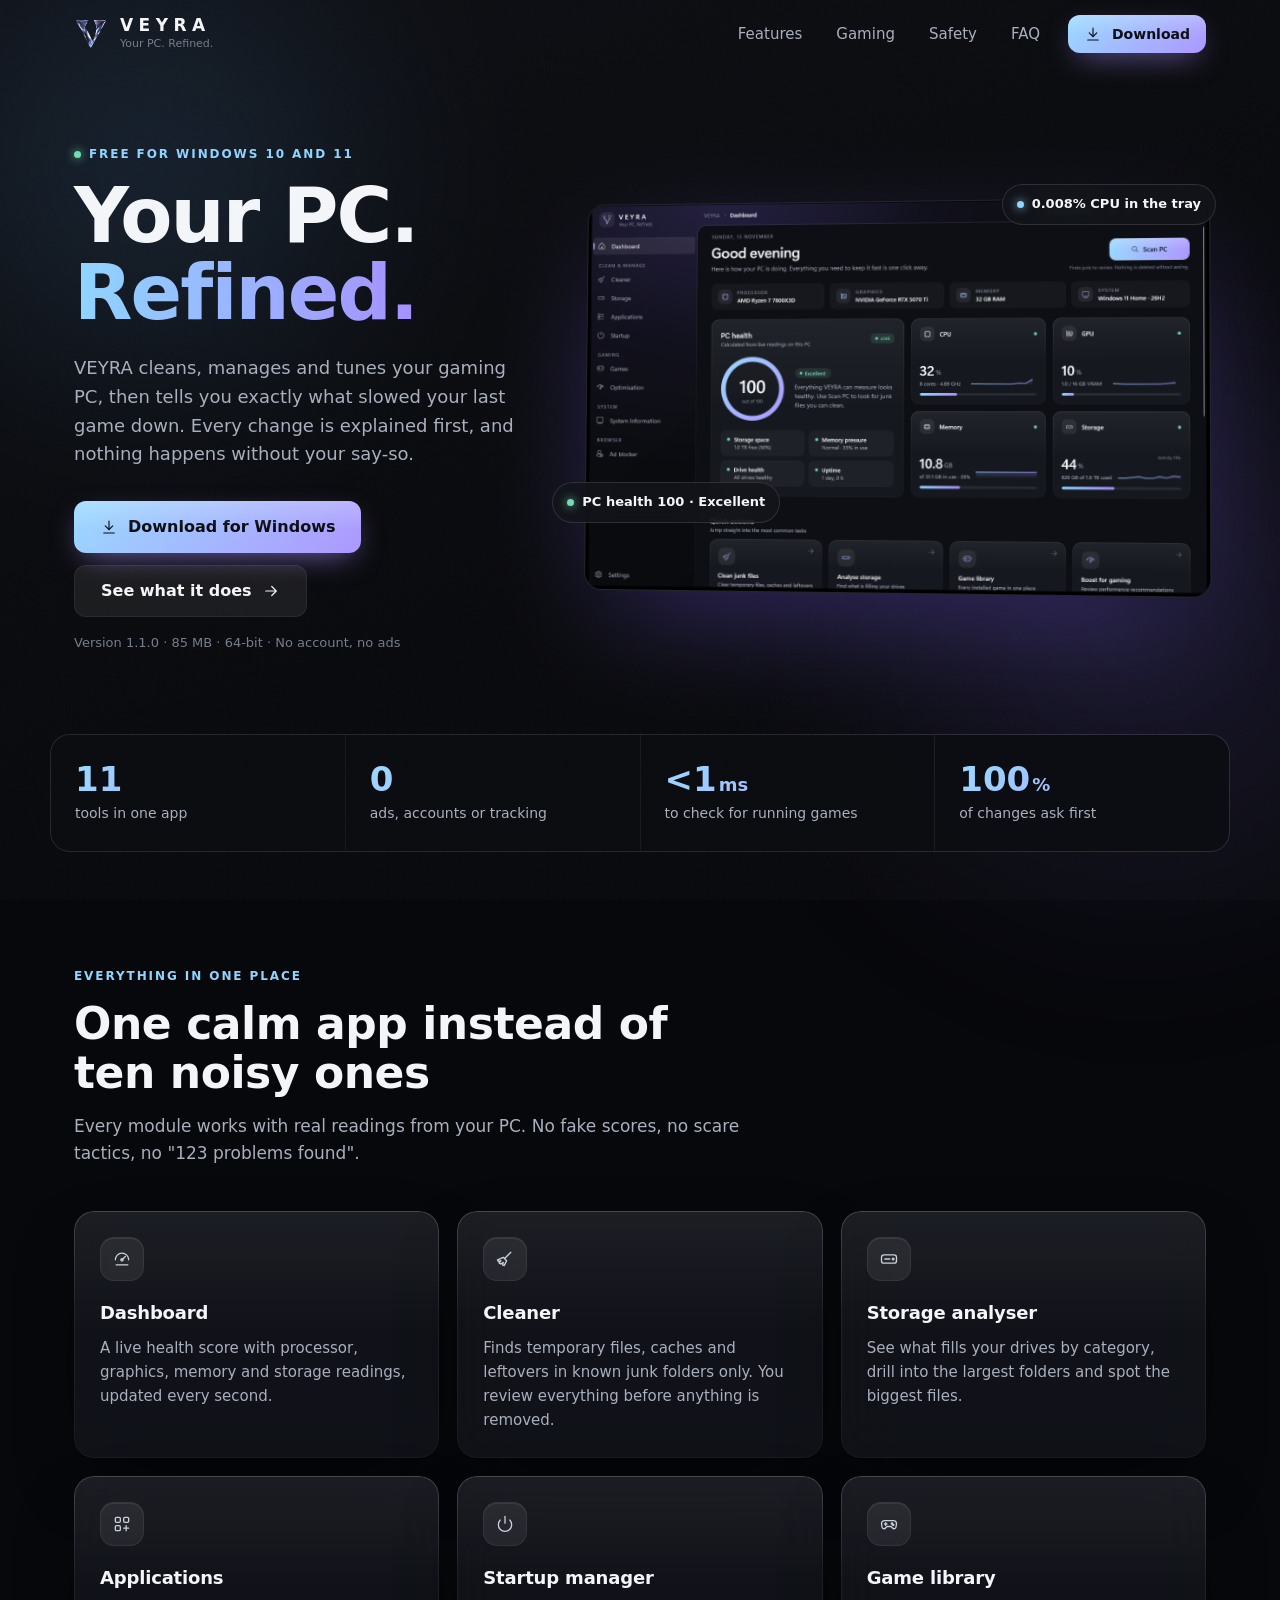
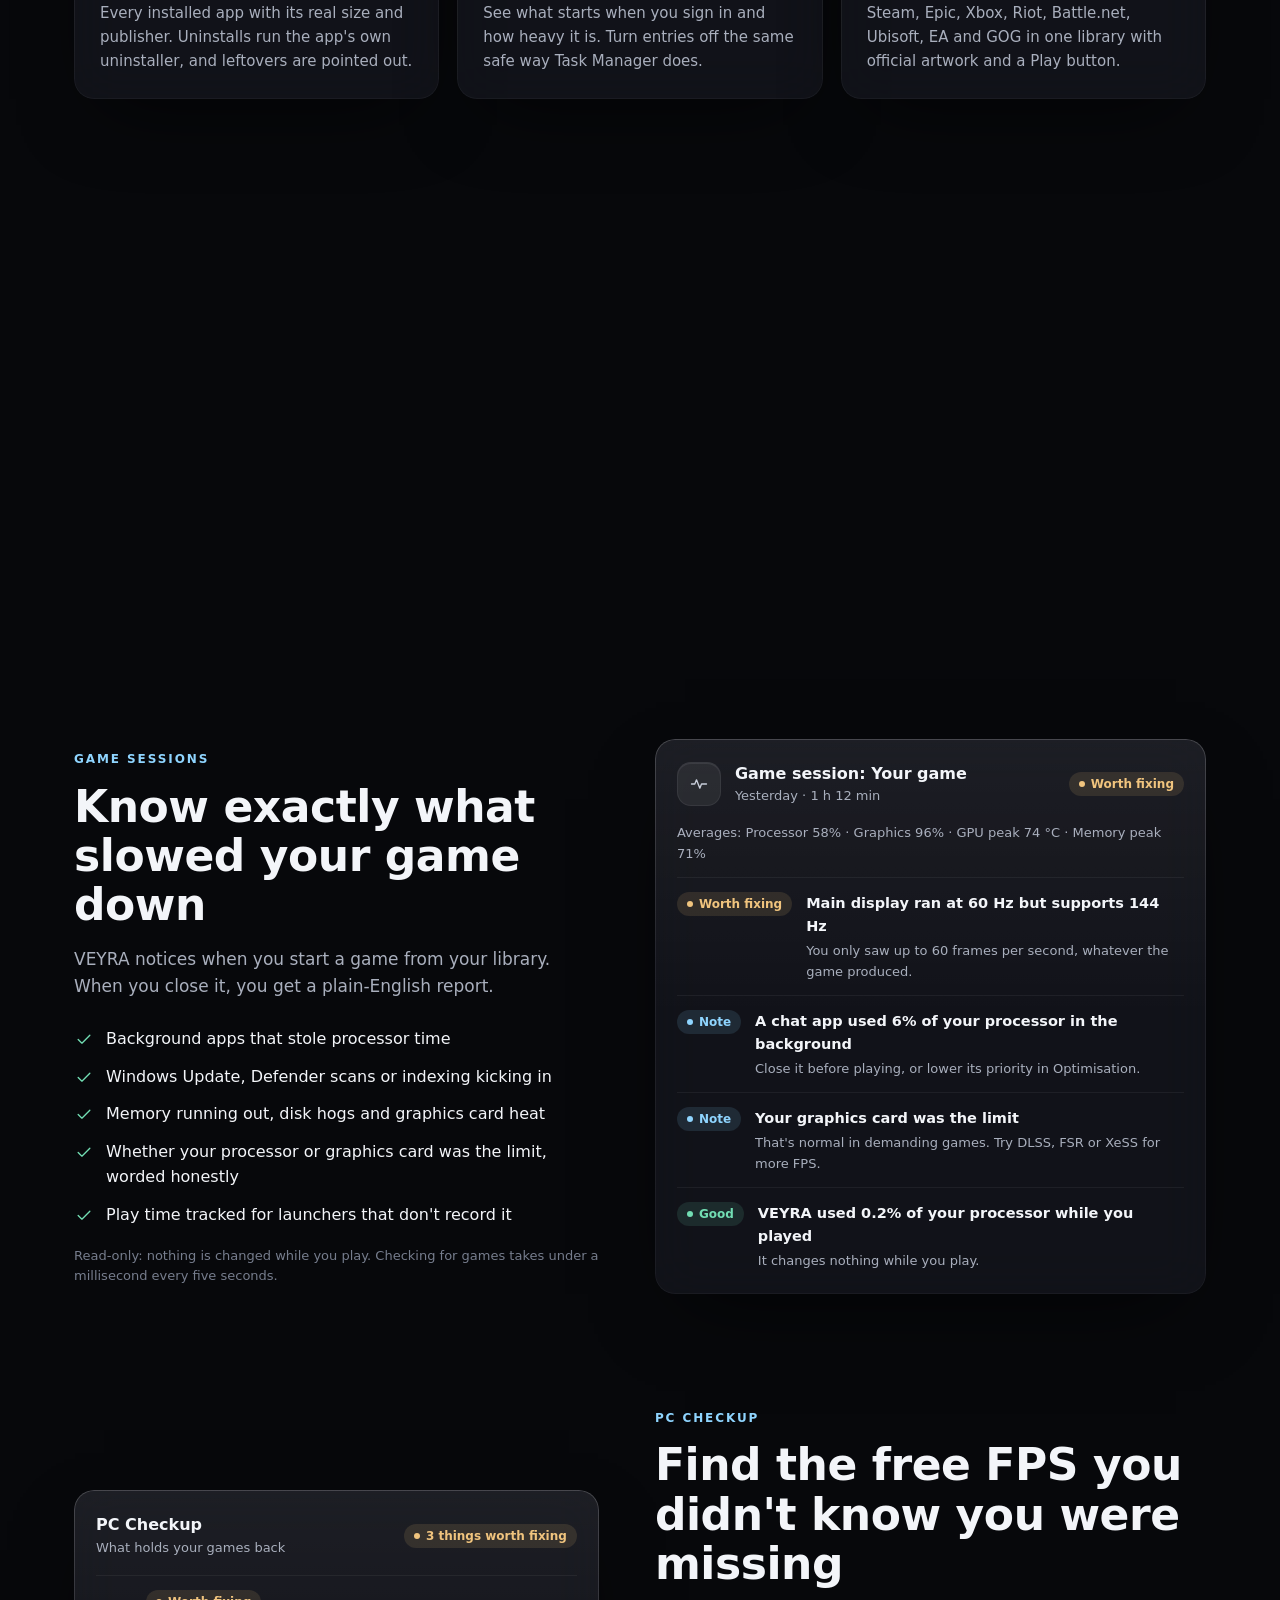
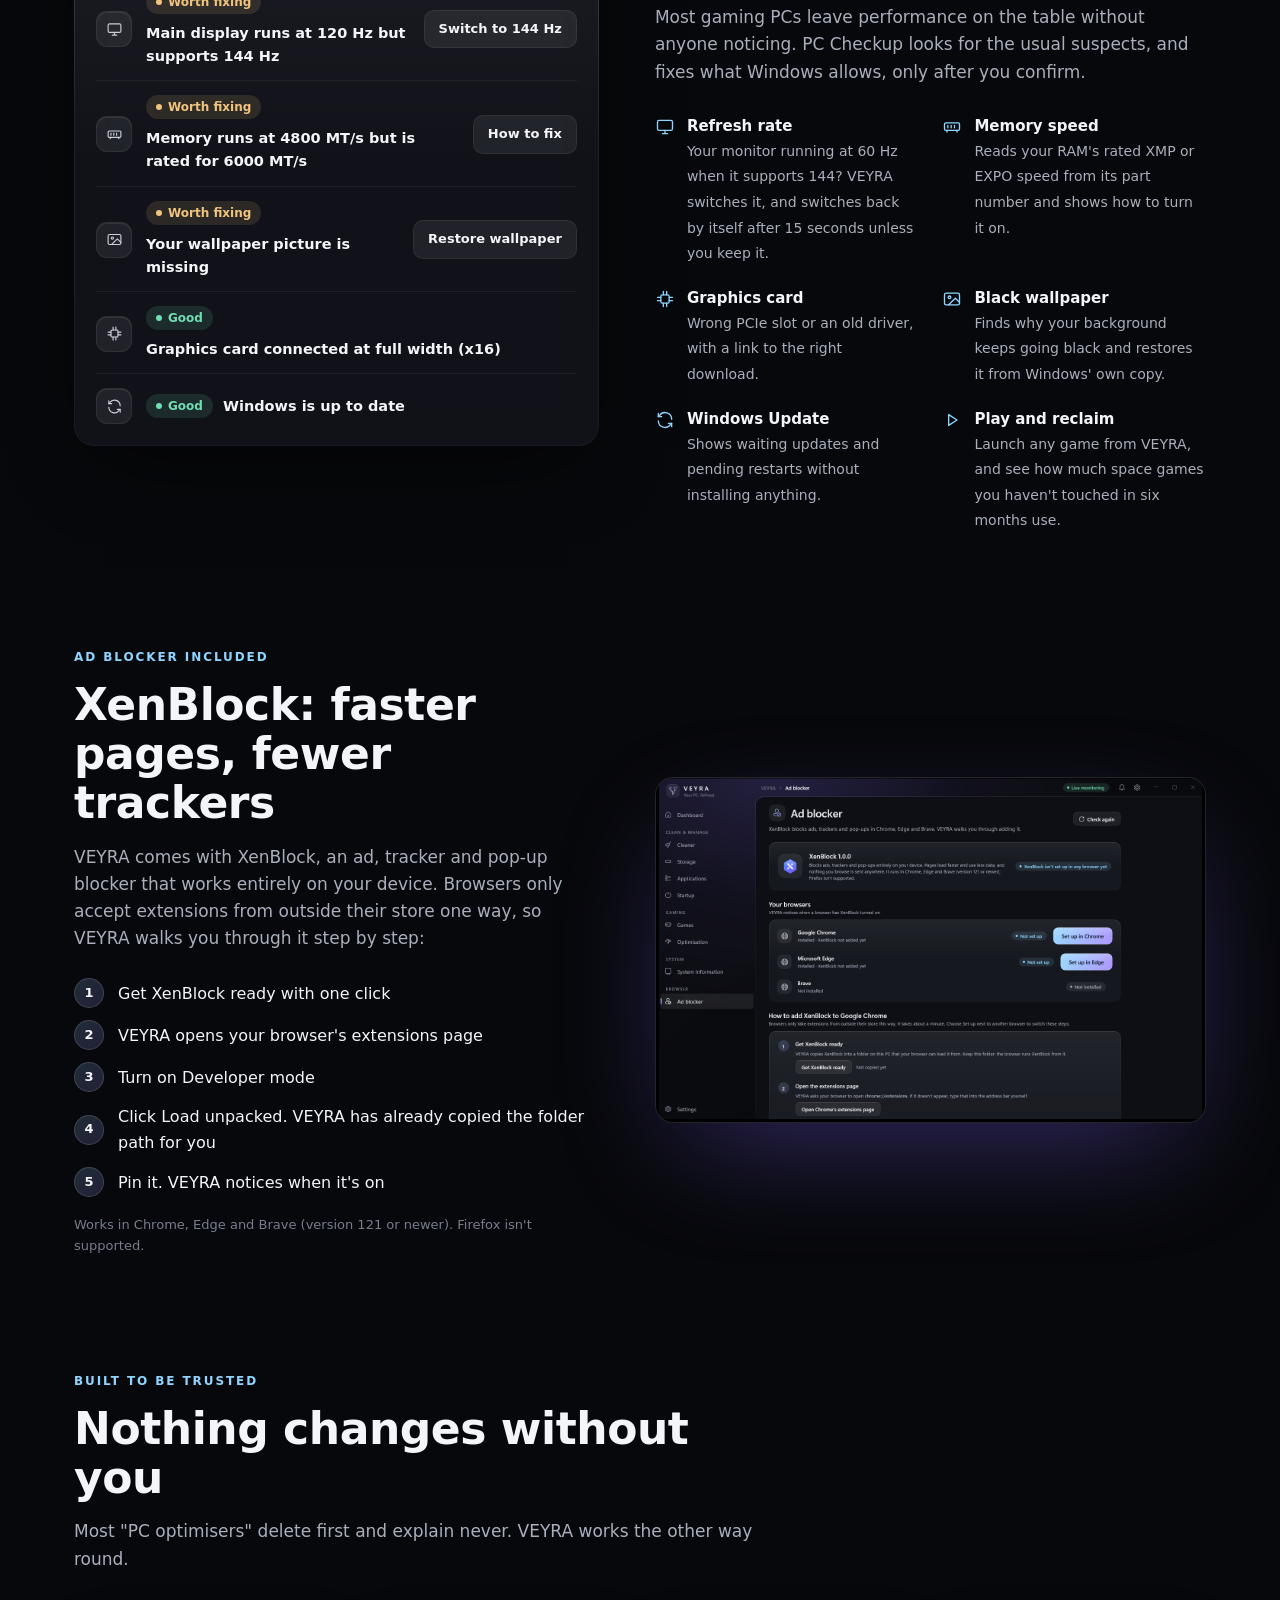
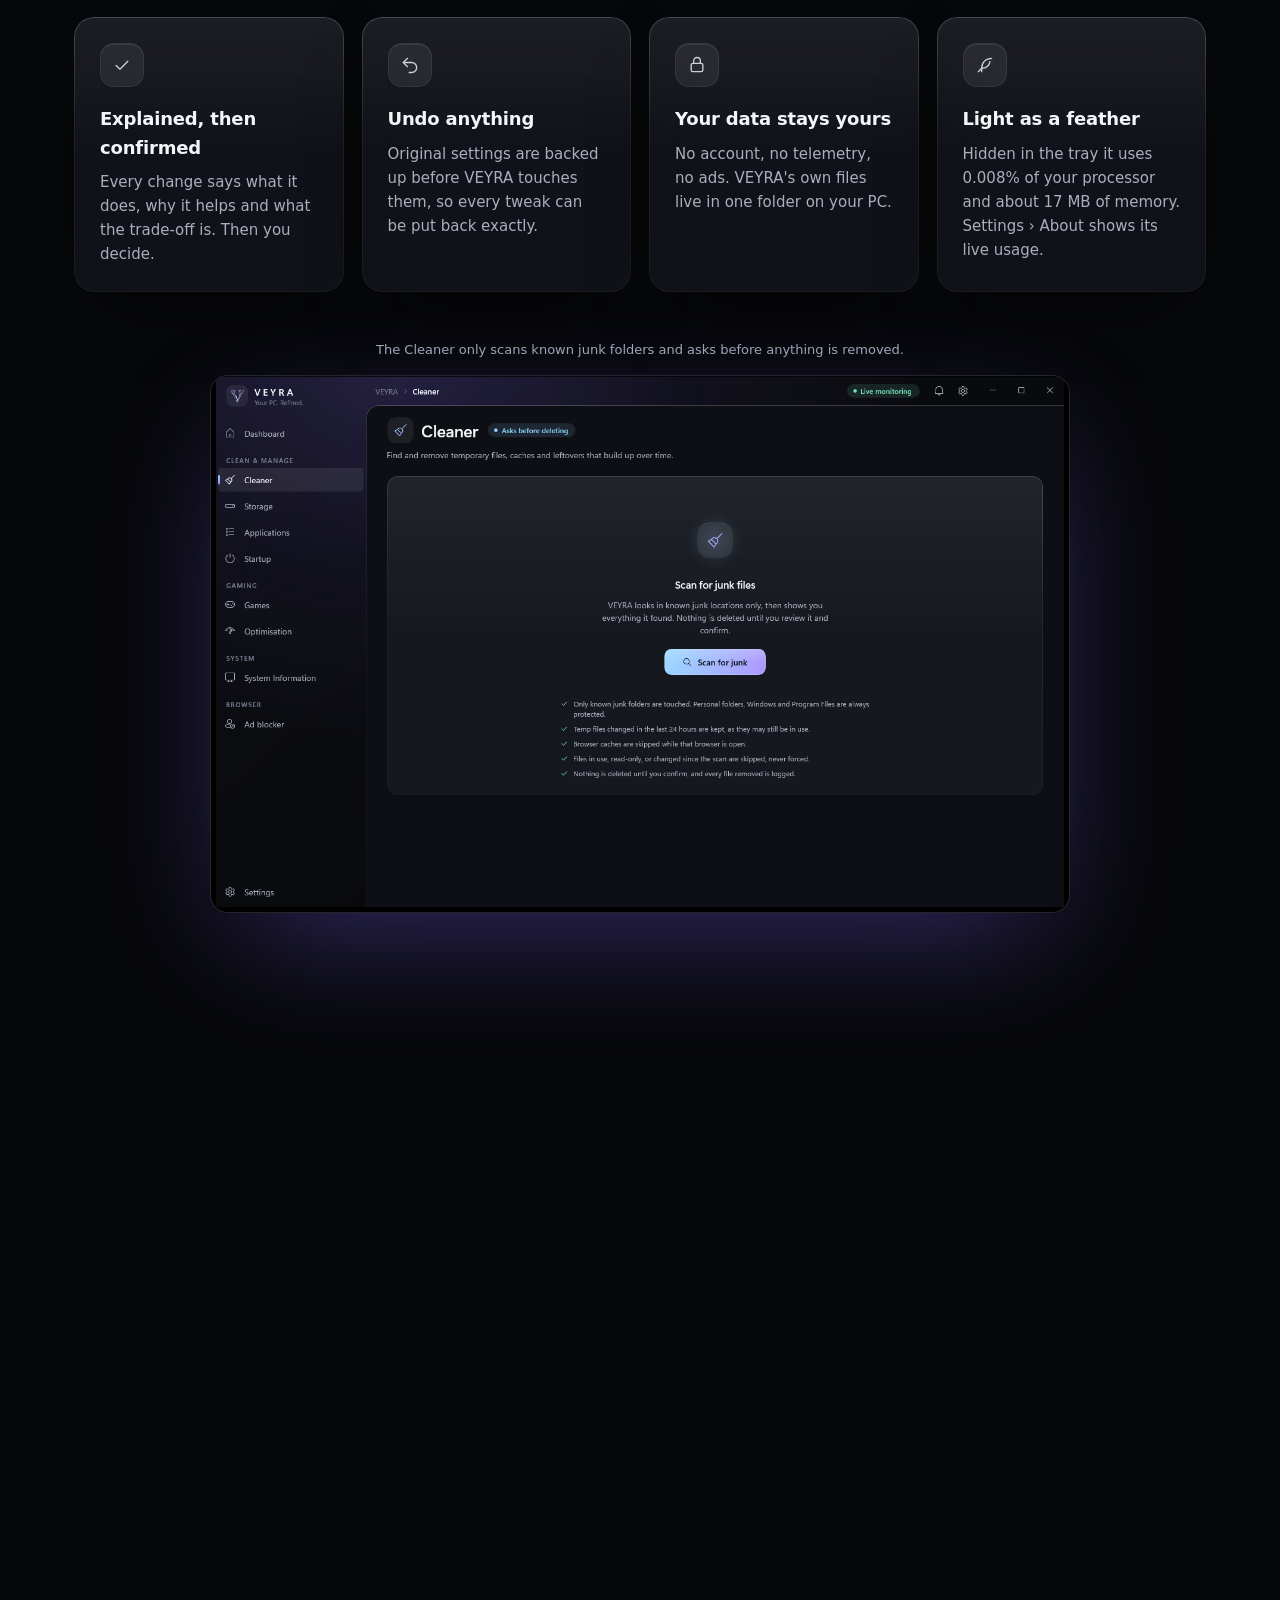
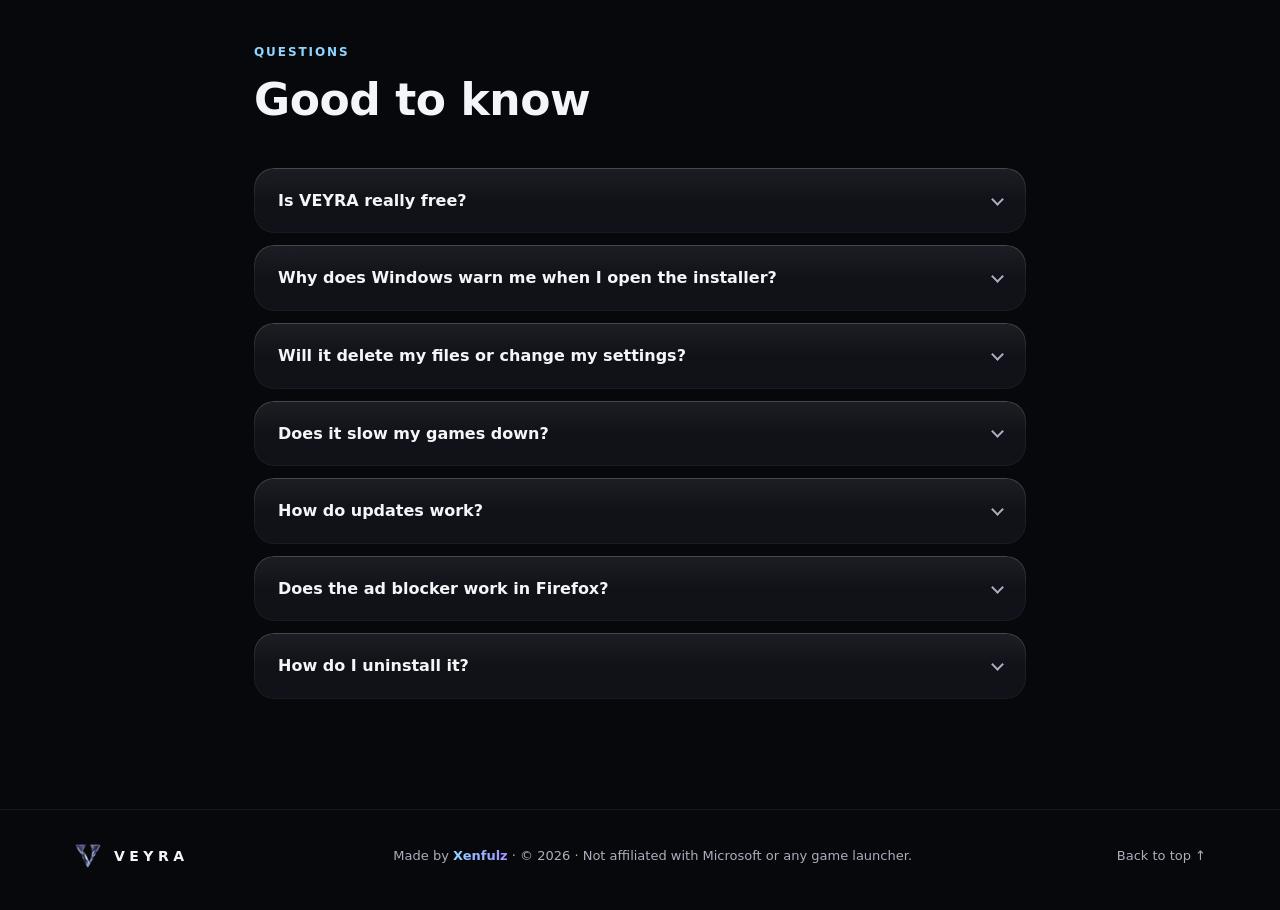
==== index.html @ 269f583a "Add files via upload" ====
<!doctype html>
<html lang="en" class="no-js">
<head>
  <meta charset="utf-8">
  <meta name="viewport" content="width=device-width, initial-scale=1">
  <title>VEYRA · Your PC. Refined.</title>
  <meta name="description" content="VEYRA is a free Windows app that cleans, manages and optimises gaming PCs. It finds what slows your games down and explains every change before it happens.">
  <meta name="theme-color" content="#07080B">
  <meta property="og:title" content="VEYRA · Your PC. Refined.">
  <meta property="og:description" content="A free Windows app that cleans, manages and optimises gaming PCs, and finds what slows your games down.">
  <meta property="og:image" content="assets/screen-dashboard.png">
  <meta property="og:type" content="website">
  <link rel="icon" href="favicon.ico">
  <link rel="stylesheet" href="style.css">
</head>
<body>
  <!-- Inline icon set (line icons, drawn to match the app's Segoe Fluent style) -->
  <svg width="0" height="0" class="sr-only" aria-hidden="true">
    <defs>
      <symbol id="i-dashboard" viewBox="0 0 24 24"><path d="M4 13a8 8 0 1 1 16 0"/><path d="M12 13l4-4"/><circle cx="12" cy="13" r="1.4"/><path d="M5 19h14"/></symbol>
      <symbol id="i-broom" viewBox="0 0 24 24"><path d="M19 4l-7.5 7.5"/><path d="M10 10l4 4-3 6-2-1 1-3-3 2-2-1 2-3-3 1-1-2z"/></symbol>
      <symbol id="i-storage" viewBox="0 0 24 24"><rect x="3" y="7" width="18" height="10" rx="3"/><path d="M7 12h6"/><circle cx="17" cy="12" r="1"/></symbol>
      <symbol id="i-apps" viewBox="0 0 24 24"><rect x="4" y="4" width="6" height="6" rx="1.5"/><rect x="14" y="4" width="6" height="6" rx="1.5"/><rect x="4" y="14" width="6" height="6" rx="1.5"/><path d="M14 17h6M17 14v6"/></symbol>
      <symbol id="i-power" viewBox="0 0 24 24"><path d="M12 3v8"/><path d="M6.3 7.3a8 8 0 1 0 11.4 0"/></symbol>
      <symbol id="i-games" viewBox="0 0 24 24"><path d="M7 8h10a4 4 0 0 1 4 4l-.6 3.6a2.4 2.4 0 0 1-4.2 1.2L14.5 15h-5l-1.7 1.8a2.4 2.4 0 0 1-4.2-1.2L3 12a4 4 0 0 1 4-4z"/><path d="M8 10.5v3M6.5 12h3"/><circle cx="15.5" cy="11.5" r=".8"/><circle cx="17" cy="13" r=".8"/></symbol>
      <symbol id="i-gauge" viewBox="0 0 24 24"><path d="M4 17a8 8 0 1 1 16 0"/><path d="M12 17l5-6"/><path d="M4 17h2M18 17h2M12 9V7"/></symbol>
      <symbol id="i-check" viewBox="0 0 24 24"><path d="M5 12.5l4.5 4.5L19 7.5"/></symbol>
      <symbol id="i-pulse" viewBox="0 0 24 24"><path d="M3 12h4l2-5 4 10 2-5h6"/></symbol>
      <symbol id="i-shield" viewBox="0 0 24 24"><path d="M12 3l7 3v5c0 4.5-3 8.3-7 10-4-1.7-7-5.5-7-10V6z"/><path d="M9 12l2 2 4-4"/></symbol>
      <symbol id="i-chip" viewBox="0 0 24 24"><rect x="7" y="7" width="10" height="10" rx="2"/><path d="M10 3v4M14 3v4M10 17v4M14 17v4M3 10h4M3 14h4M17 10h4M17 14h4"/></symbol>
      <symbol id="i-display" viewBox="0 0 24 24"><rect x="3" y="4" width="18" height="12" rx="2"/><path d="M9 20h6M12 16v4"/></symbol>
      <symbol id="i-play" viewBox="0 0 24 24"><path d="M8 5.5v13l10-6.5z"/></symbol>
      <symbol id="i-tray" viewBox="0 0 24 24"><path d="M4 14l2.5-8h11L20 14v4a2 2 0 0 1-2 2H6a2 2 0 0 1-2-2z"/><path d="M4 14h4l1.5 2.5h5L16 14h4"/></symbol>
      <symbol id="i-image" viewBox="0 0 24 24"><rect x="3" y="5" width="18" height="14" rx="2"/><circle cx="9" cy="10" r="1.6"/><path d="M21 16l-5-5-8 8"/></symbol>
      <symbol id="i-update" viewBox="0 0 24 24"><path d="M20 11a8 8 0 0 0-14.7-4.3L4 8"/><path d="M4 4v4h4"/><path d="M4 13a8 8 0 0 0 14.7 4.3L20 16"/><path d="M20 20v-4h-4"/></symbol>
      <symbol id="i-memory" viewBox="0 0 24 24"><rect x="3" y="7" width="18" height="9" rx="1.5"/><path d="M7 10v3M11 10v3M15 10v3M6 16v2M18 16v2"/></symbol>
      <symbol id="i-download" viewBox="0 0 24 24"><path d="M12 4v11"/><path d="M7 10.5l5 5 5-5"/><path d="M5 20h14"/></symbol>
      <symbol id="i-arrow" viewBox="0 0 24 24"><path d="M5 12h14M13 6l6 6-6 6"/></symbol>
      <symbol id="i-copy" viewBox="0 0 24 24"><rect x="8" y="8" width="12" height="12" rx="2"/><path d="M16 8V6a2 2 0 0 0-2-2H6a2 2 0 0 0-2 2v8a2 2 0 0 0 2 2h2"/></symbol>
      <symbol id="i-feather" viewBox="0 0 24 24"><path d="M20 4c-7 0-12 5-12 12v4"/><path d="M8 16c5 0 9-3 10-8"/><path d="M4 20l4-4"/></symbol>
      <symbol id="i-undo" viewBox="0 0 24 24"><path d="M9 14L4 9l5-5"/><path d="M4 9h10a6 6 0 0 1 0 12h-3"/></symbol>
      <symbol id="i-lock" viewBox="0 0 24 24"><rect x="5" y="10" width="14" height="10" rx="2"/><path d="M8 10V7a4 4 0 0 1 8 0v3"/></symbol>
      <symbol id="i-menu" viewBox="0 0 24 24"><path d="M4 7h16M4 12h16M4 17h16"/></symbol>
    </defs>
  </svg>

  <div class="backdrop" aria-hidden="true"><div class="glow glow-ice"></div><div class="glow glow-violet"></div><div class="grain"></div></div>

  <a class="skip-link" href="#main">Skip to content</a>

  <header class="nav" id="top">
    <div class="nav-inner">
      <a class="brand" href="#top" aria-label="VEYRA home">
        <img src="assets/logo.png" alt="" width="34" height="34">
        <span class="brand-text"><span class="wordmark">VEYRA</span><span class="tagline">Your PC. Refined.</span></span>
      </a>
      <button class="nav-toggle" type="button" aria-expanded="false" aria-controls="nav-links" aria-label="Open menu">
        <svg class="icon"><use href="#i-menu"/></svg>
      </button>
      <nav class="nav-links" id="nav-links" aria-label="Main">
        <a href="#features">Features</a>
        <a href="#gaming">Gaming</a>
        <a href="#safety">Safety</a>
        <a href="#faq">FAQ</a>
        <a class="btn btn-primary btn-small" href="#download"><svg class="icon"><use href="#i-download"/></svg>Download</a>
      </nav>
    </div>
  </header>

  <main id="main">
    <!-- Hero -->
    <section class="hero">
      <div class="container hero-inner">
        <div class="hero-copy reveal">
          <p class="overline"><span class="dot dot-good"></span>Free for Windows 10 and 11</p>
          <h1>Your PC.<br><span class="gradient-text">Refined.</span></h1>
          <p class="lead">VEYRA cleans, manages and tunes your gaming PC, then tells you exactly what slowed your last game down. Every change is explained first, and nothing happens without your say-so.</p>
          <div class="hero-actions">
            <a class="btn btn-primary btn-large" href="downloads/VEYRA-1.1.0-x64.msi" download data-download>
              <svg class="icon"><use href="#i-download"/></svg>Download for Windows
            </a>
            <a class="btn btn-glass btn-large" href="#features">See what it does<svg class="icon"><use href="#i-arrow"/></svg></a>
          </div>
          <p class="hero-meta"><span data-version>Version 1.1.0</span> · <span data-size>85 MB</span> · 64-bit · No account, no ads</p>
        </div>
        <div class="hero-shot reveal">
          <div class="shot-frame">
            <img src="assets/screen-dashboard.png" alt="The VEYRA dashboard, showing a PC health score of 100 with live processor, graphics, memory and storage readings." width="1440" height="900">
          </div>
          <div class="float-pill pill-a"><span class="dot dot-good"></span>PC health 100 · Excellent</div>
          <div class="float-pill pill-b"><span class="dot dot-ice"></span>0.008% CPU in the tray</div>
        </div>
      </div>
    </section>

    <!-- Stats -->
    <section class="stats container reveal" aria-label="VEYRA at a glance">
      <div class="stat"><span class="stat-value" data-count="11">11</span><span class="stat-label">tools in one app</span></div>
      <div class="stat"><span class="stat-value">0</span><span class="stat-label">ads, accounts or tracking</span></div>
      <div class="stat"><span class="stat-value">&lt;1<small>ms</small></span><span class="stat-label">to check for running games</span></div>
      <div class="stat"><span class="stat-value">100<small>%</small></span><span class="stat-label">of changes ask first</span></div>
    </section>

    <!-- Features -->
    <section class="section" id="features">
      <div class="container">
        <div class="section-head reveal">
          <p class="overline">Everything in one place</p>
          <h2>One calm app instead of ten noisy ones</h2>
          <p class="section-lead">Every module works with real readings from your PC. No fake scores, no scare tactics, no "123 problems found".</p>
        </div>
        <div class="feature-grid">
          <article class="card feature reveal"><span class="icon-tile"><svg class="icon"><use href="#i-dashboard"/></svg></span><h3>Dashboard</h3><p>A live health score with processor, graphics, memory and storage readings, updated every second.</p></article>
          <article class="card feature reveal"><span class="icon-tile"><svg class="icon"><use href="#i-broom"/></svg></span><h3>Cleaner</h3><p>Finds temporary files, caches and leftovers in known junk folders only. You review everything before anything is removed.</p></article>
          <article class="card feature reveal"><span class="icon-tile"><svg class="icon"><use href="#i-storage"/></svg></span><h3>Storage analyser</h3><p>See what fills your drives by category, drill into the largest folders and spot the biggest files.</p></article>
          <article class="card feature reveal"><span class="icon-tile"><svg class="icon"><use href="#i-apps"/></svg></span><h3>Applications</h3><p>Every installed app with its real size and publisher. Uninstalls run the app's own uninstaller, and leftovers are pointed out.</p></article>
          <article class="card feature reveal"><span class="icon-tile"><svg class="icon"><use href="#i-power"/></svg></span><h3>Startup manager</h3><p>See what starts when you sign in and how heavy it is. Turn entries off the same safe way Task Manager does.</p></article>
          <article class="card feature reveal"><span class="icon-tile"><svg class="icon"><use href="#i-games"/></svg></span><h3>Game library</h3><p>Steam, Epic, Xbox, Riot, Battle.net, Ubisoft, EA and GOG in one library with official artwork and a Play button.</p></article>
          <article class="card feature reveal"><span class="icon-tile"><svg class="icon"><use href="#i-gauge"/></svg></span><h3>Gaming optimiser</h3><p>Seven clearly explained, reversible Windows tweaks, plus profiles and background-app controls. Undo any of them in one click.</p></article>
          <article class="card feature reveal"><span class="icon-tile"><svg class="icon"><use href="#i-check"/></svg></span><h3>PC Checkup</h3><p>Catches the things that quietly cost you frames: a slow refresh rate, memory below its rated speed, a graphics card in the wrong slot.</p></article>
          <article class="card feature reveal"><span class="icon-tile"><svg class="icon"><use href="#i-pulse"/></svg></span><h3>Game sessions</h3><p>Runs quietly in the background while you play, then shows what slowed your game down.</p></article>
          <article class="card feature reveal"><span class="icon-tile"><svg class="icon"><use href="#i-shield"/></svg></span><h3>Ad blocker</h3><p>XenBlock blocks ads, trackers and pop-ups in Chrome, Edge and Brave. VEYRA walks you through adding it.</p></article>
          <article class="card feature reveal"><span class="icon-tile"><svg class="icon"><use href="#i-chip"/></svg></span><h3>System information</h3><p>Processor, graphics, memory modules, motherboard, BIOS and drives, all in one tidy page.</p></article>
          <article class="card feature reveal"><span class="icon-tile"><svg class="icon"><use href="#i-tray"/></svg></span><h3>Quiet in the tray</h3><p>Starts with Windows if you want it to and waits in the system tray. Close the window and it keeps watching your game sessions.</p></article>
        </div>
      </div>
    </section>

    <!-- Gaming: sessions -->
    <section class="section" id="gaming">
      <div class="container split">
        <div class="split-copy reveal">
          <p class="overline">Game sessions</p>
          <h2>Know exactly what slowed your game down</h2>
          <p class="section-lead">VEYRA notices when you start a game from your library. When you close it, you get a plain-English report.</p>
          <ul class="ticks">
            <li><svg class="icon"><use href="#i-check"/></svg>Background apps that stole processor time</li>
            <li><svg class="icon"><use href="#i-check"/></svg>Windows Update, Defender scans or indexing kicking in</li>
            <li><svg class="icon"><use href="#i-check"/></svg>Memory running out, disk hogs and graphics card heat</li>
            <li><svg class="icon"><use href="#i-check"/></svg>Whether your processor or graphics card was the limit, worded honestly</li>
            <li><svg class="icon"><use href="#i-check"/></svg>Play time tracked for launchers that don't record it</li>
          </ul>
          <p class="fine">Read-only: nothing is changed while you play. Checking for games takes under a millisecond every five seconds.</p>
        </div>
        <div class="mock card reveal" aria-label="Example game session report">
          <div class="mock-head">
            <span class="icon-tile"><svg class="icon"><use href="#i-pulse"/></svg></span>
            <div><strong>Game session: Your game</strong><span class="muted">Yesterday · 1 h 12 min</span></div>
            <span class="pill pill-warning">Worth fixing</span>
          </div>
          <p class="muted small">Averages: Processor 58% · Graphics 96% · GPU peak 74 °C · Memory peak 71%</p>
          <div class="finding"><span class="pill pill-warning">Worth fixing</span><div><strong>Main display ran at 60 Hz but supports 144 Hz</strong><span class="muted">You only saw up to 60 frames per second, whatever the game produced.</span></div></div>
          <div class="finding"><span class="pill pill-info">Note</span><div><strong>A chat app used 6% of your processor in the background</strong><span class="muted">Close it before playing, or lower its priority in Optimisation.</span></div></div>
          <div class="finding"><span class="pill pill-info">Note</span><div><strong>Your graphics card was the limit</strong><span class="muted">That's normal in demanding games. Try DLSS, FSR or XeSS for more FPS.</span></div></div>
          <div class="finding"><span class="pill pill-good">Good</span><div><strong>VEYRA used 0.2% of your processor while you played</strong><span class="muted">It changes nothing while you play.</span></div></div>
        </div>
      </div>
    </section>

    <!-- Gaming: checkup -->
    <section class="section">
      <div class="container split split-reverse">
        <div class="split-copy reveal">
          <p class="overline">PC Checkup</p>
          <h2>Find the free FPS you didn't know you were missing</h2>
          <p class="section-lead">Most gaming PCs leave performance on the table without anyone noticing. PC Checkup looks for the usual suspects, and fixes what Windows allows, only after you confirm.</p>
          <div class="mini-grid">
            <div class="mini"><svg class="icon"><use href="#i-display"/></svg><div><strong>Refresh rate</strong><span>Your monitor running at 60 Hz when it supports 144? VEYRA switches it, and switches back by itself after 15 seconds unless you keep it.</span></div></div>
            <div class="mini"><svg class="icon"><use href="#i-memory"/></svg><div><strong>Memory speed</strong><span>Reads your RAM's rated XMP or EXPO speed from its part number and shows how to turn it on.</span></div></div>
            <div class="mini"><svg class="icon"><use href="#i-chip"/></svg><div><strong>Graphics card</strong><span>Wrong PCIe slot or an old driver, with a link to the right download.</span></div></div>
            <div class="mini"><svg class="icon"><use href="#i-image"/></svg><div><strong>Black wallpaper</strong><span>Finds why your background keeps going black and restores it from Windows' own copy.</span></div></div>
            <div class="mini"><svg class="icon"><use href="#i-update"/></svg><div><strong>Windows Update</strong><span>Shows waiting updates and pending restarts without installing anything.</span></div></div>
            <div class="mini"><svg class="icon"><use href="#i-play"/></svg><div><strong>Play and reclaim</strong><span>Launch any game from VEYRA, and see how much space games you haven't touched in six months use.</span></div></div>
          </div>
        </div>
        <div class="mock card reveal" aria-label="Example PC Checkup results">
          <div class="mock-head">
            <div><strong>PC Checkup</strong><span class="muted">What holds your games back</span></div>
            <span class="pill pill-warning">3 things worth fixing</span>
          </div>
          <div class="check"><span class="icon-tile small"><svg class="icon"><use href="#i-display"/></svg></span><div><span class="pill pill-warning">Worth fixing</span><strong>Main display runs at 120 Hz but supports 144 Hz</strong></div><span class="fake-btn">Switch to 144 Hz</span></div>
          <div class="check"><span class="icon-tile small"><svg class="icon"><use href="#i-memory"/></svg></span><div><span class="pill pill-warning">Worth fixing</span><strong>Memory runs at 4800 MT/s but is rated for 6000 MT/s</strong></div><span class="fake-btn">How to fix</span></div>
          <div class="check"><span class="icon-tile small"><svg class="icon"><use href="#i-image"/></svg></span><div><span class="pill pill-warning">Worth fixing</span><strong>Your wallpaper picture is missing</strong></div><span class="fake-btn">Restore wallpaper</span></div>
          <div class="check"><span class="icon-tile small"><svg class="icon"><use href="#i-chip"/></svg></span><div><span class="pill pill-good">Good</span><strong>Graphics card connected at full width (x16)</strong></div></div>
          <div class="check"><span class="icon-tile small"><svg class="icon"><use href="#i-update"/></svg></span><div><span class="pill pill-good">Good</span><strong>Windows is up to date</strong></div></div>
        </div>
      </div>
    </section>

    <!-- Ad blocker -->
    <section class="section">
      <div class="container split">
        <div class="split-copy reveal">
          <p class="overline">Ad blocker included</p>
          <h2>XenBlock: faster pages, fewer trackers</h2>
          <p class="section-lead">VEYRA comes with XenBlock, an ad, tracker and pop-up blocker that works entirely on your device. Browsers only accept extensions from outside their store one way, so VEYRA walks you through it step by step:</p>
          <ol class="steps">
            <li>Get XenBlock ready with one click</li>
            <li>VEYRA opens your browser's extensions page</li>
            <li>Turn on Developer mode</li>
            <li>Click Load unpacked. VEYRA has already copied the folder path for you</li>
            <li>Pin it. VEYRA notices when it's on</li>
          </ol>
          <p class="fine">Works in Chrome, Edge and Brave (version 121 or newer). Firefox isn't supported.</p>
        </div>
        <div class="shot-frame reveal"><img src="assets/screen-adblocker.png" alt="VEYRA's Ad blocker page, listing installed browsers with Set up buttons and numbered setup steps." width="1440" height="900" loading="lazy"></div>
      </div>
    </section>

    <!-- Safety -->
    <section class="section" id="safety">
      <div class="container">
        <div class="section-head reveal">
          <p class="overline">Built to be trusted</p>
          <h2>Nothing changes without you</h2>
          <p class="section-lead">Most "PC optimisers" delete first and explain never. VEYRA works the other way round.</p>
        </div>
        <div class="trust-grid">
          <article class="card trust reveal"><span class="icon-tile"><svg class="icon"><use href="#i-check"/></svg></span><h3>Explained, then confirmed</h3><p>Every change says what it does, why it helps and what the trade-off is. Then you decide.</p></article>
          <article class="card trust reveal"><span class="icon-tile"><svg class="icon"><use href="#i-undo"/></svg></span><h3>Undo anything</h3><p>Original settings are backed up before VEYRA touches them, so every tweak can be put back exactly.</p></article>
          <article class="card trust reveal"><span class="icon-tile"><svg class="icon"><use href="#i-lock"/></svg></span><h3>Your data stays yours</h3><p>No account, no telemetry, no ads. VEYRA's own files live in one folder on your PC.</p></article>
          <article class="card trust reveal"><span class="icon-tile"><svg class="icon"><use href="#i-feather"/></svg></span><h3>Light as a feather</h3><p>Hidden in the tray it uses 0.008% of your processor and about 17 MB of memory. Settings › About shows its live usage.</p></article>
        </div>
        <div class="screens reveal">
          <p class="screens-caption muted small">The Cleaner only scans known junk folders and asks before anything is removed.</p>
          <figure class="shot-frame"><img src="assets/screen-cleaner.png" alt="VEYRA's Cleaner page, explaining that only known junk folders are touched and nothing is deleted until you confirm." width="1440" height="900" loading="lazy"></figure>
        </div>
      </div>
    </section>

    <!-- Download -->
    <section class="section" id="download">
      <div class="container">
        <div class="download card reveal">
          <div class="download-main">
            <img src="assets/logo.png" alt="" width="72" height="72" class="download-logo">
            <div>
              <p class="overline">Free download</p>
              <h2>Get VEYRA</h2>
              <p class="section-lead">One installer with everything included. No .NET or extra runtimes needed.</p>
              <div class="hero-actions">
                <a class="btn btn-primary btn-large" href="downloads/VEYRA-1.1.0-x64.msi" download data-download>
                  <svg class="icon"><use href="#i-download"/></svg><span>Download <span data-version-short>1.1.0</span> for Windows</span>
                </a>
              </div>
              <p class="hero-meta"><span data-file>VEYRA-1.1.0-x64.msi</span> · <span data-size>85 MB</span></p>
            </div>
          </div>
          <div class="download-side">
            <h3>Requirements</h3>
            <ul class="plain">
              <li>64-bit Windows 10 (version 2004 or later) or Windows 11</li>
              <li>The full glass look needs Windows 11</li>
              <li>About 300 MB of disk space</li>
            </ul>
            <h3>Installing</h3>
            <ol class="plain numbered">
              <li>Open the downloaded file and follow the setup steps.</li>
              <li>Choose whether you want a desktop shortcut and VEYRA starting with Windows. Both are ticked by default.</li>
              <li>VEYRA isn't code-signed yet, so Windows may say it "protected your PC". Choose <strong>More info</strong>, then <strong>Run anyway</strong>.</li>
            </ol>
            <div class="hash">
              <span class="muted small">SHA-256 checksum</span>
              <div class="hash-row"><code data-sha>32695BAAC6F97902CCB110EAC5A95BA6FCA1886083F7B93BE97DCF2535BE6A12</code>
                <button class="btn btn-glass btn-icon" type="button" data-copy-sha aria-label="Copy checksum"><svg class="icon"><use href="#i-copy"/></svg></button></div>
            </div>
          </div>
        </div>
      </div>
    </section>

    <!-- FAQ -->
    <section class="section" id="faq">
      <div class="container narrow">
        <div class="section-head reveal">
          <p class="overline">Questions</p>
          <h2>Good to know</h2>
        </div>
        <div class="faq reveal">
          <details class="card"><summary>Is VEYRA really free?</summary><p>Yes. No trial, no "pro" upgrade nagging, no ads and no account.</p></details>
          <details class="card"><summary>Why does Windows warn me when I open the installer?</summary><p>The installer isn't code-signed yet, so Windows SmartScreen doesn't recognise the publisher. Choose <strong>More info</strong>, then <strong>Run anyway</strong>. You can check the file against the SHA-256 checksum above.</p></details>
          <details class="card"><summary>Will it delete my files or change my settings?</summary><p>Not without you. The Cleaner only looks in known junk folders and shows everything before deleting. Every optimiser tweak is explained, confirmed and backed up first, so it can be undone. PC Checkup's refresh-rate fix switches back by itself unless you keep it.</p></details>
          <details class="card"><summary>Does it slow my games down?</summary><p>No. Hidden in the tray, VEYRA uses about 0.008% of your processor. While you play it takes a lightweight reading every five seconds and changes nothing.</p></details>
          <details class="card"><summary>How do updates work?</summary><p>Download the newest installer from this page and run it. It upgrades VEYRA in place and keeps your settings and history.</p></details>
          <details class="card"><summary>Does the ad blocker work in Firefox?</summary><p>Not yet. XenBlock is built for Chromium browsers: Chrome, Edge and Brave, version 121 or newer.</p></details>
          <details class="card"><summary>How do I uninstall it?</summary><p>Windows Settings › Apps › Installed apps › VEYRA › Uninstall. If you changed settings with the optimiser, undo them in VEYRA first.</p></details>
        </div>
      </div>
    </section>
  </main>

  <footer class="footer">
    <div class="container footer-inner">
      <a class="brand" href="#top" aria-label="Back to top">
        <img src="assets/logo.png" alt="" width="28" height="28">
        <span class="wordmark">VEYRA</span>
      </a>
      <p class="muted small">Made by <span class="gradient-text strong">Xenfulz</span> · © <span data-year>2026</span> · Not affiliated with Microsoft or any game launcher.</p>
      <a class="muted small" href="#top">Back to top ↑</a>
    </div>
  </footer>

  <div class="toast" role="status" aria-live="polite" hidden></div>
  <script src="script.js" defer></script>
</body>
</html>
---- style.css ----
/* VEYRA website: the app's dark liquid-glass theme.
   Every colour below is copied from src/Veyra.App/Themes/Colors.xaml. */

:root {
  /* Base */
  --base-0: #07080b;
  --base-1: #0b0c10;
  --base-2: #111319;

  /* Text */
  --text-1: #f3f5f9;
  --text-2: #a9afbd;
  --text-3: #767d8d;

  /* Accents */
  --ice: #8fd5ff;
  --ice-deep: #5da9ee;
  --violet: #a690ff;
  --violet-deep: #7b63ee;
  --silver: #c9cfdb;
  --good: #72ddb3;
  --warning: #f0c47e;
  --critical: #ff8e8e;
  --on-accent: #0a0b10;

  --accent: linear-gradient(135deg, #9adaff 0%, #ae97ff 100%);
  --accent-h: linear-gradient(90deg, #8fd5ff 0%, #a690ff 100%);
  --accent-soft: linear-gradient(135deg, rgba(143, 213, 255, .18), rgba(166, 144, 255, .18));

  /* Glass layers */
  --stage: rgba(16, 17, 24, .62);
  --glass: rgba(27, 29, 38, .55);
  --inset: rgba(255, 255, 255, .04);
  --inset-strong: rgba(255, 255, 255, .07);
  --hover: rgba(255, 255, 255, .06);
  --hairline: rgba(255, 255, 255, .063);
  --divider: rgba(255, 255, 255, .055);
  --edge-top: rgba(255, 255, 255, .19);
  --edge-bottom: rgba(255, 255, 255, .04);

  /* Soft status fills */
  --good-soft: rgba(114, 221, 179, .12);
  --warning-soft: rgba(240, 196, 126, .12);
  --info-soft: rgba(143, 213, 255, .12);

  --radius-card: 20px;
  --radius-btn: 12px;
  --font-display: "Segoe UI Variable Display", "Segoe UI", system-ui, -apple-system, "Helvetica Neue", Arial, sans-serif;
  --font-text: "Segoe UI Variable Text", "Segoe UI", system-ui, -apple-system, "Helvetica Neue", Arial, sans-serif;
  --shadow: 0 30px 80px -30px rgba(0, 0, 0, .75);
  --container: 1180px;
  --gutter: 24px;
}

*, *::before, *::after { box-sizing: border-box; }

html { scroll-behavior: smooth; -webkit-text-size-adjust: 100%; }

body {
  margin: 0;
  min-height: 100vh;
  background: var(--base-0);
  color: var(--text-1);
  font-family: var(--font-text);
  font-size: 16px;
  line-height: 1.6;
  -webkit-font-smoothing: antialiased;
  overflow-x: hidden;
}

img { max-width: 100%; height: auto; display: block; }
a { color: inherit; text-decoration: none; }
h1, h2, h3 { font-family: var(--font-display); margin: 0; letter-spacing: -.01em; }
p { margin: 0; }

.sr-only { position: absolute; width: 1px; height: 1px; overflow: hidden; clip: rect(0 0 0 0); }

.skip-link {
  position: absolute; left: 16px; top: -60px; z-index: 100;
  padding: 10px 16px; border-radius: 10px; background: var(--accent); color: var(--on-accent); font-weight: 600;
}
.skip-link:focus { top: 16px; }

:focus-visible { outline: 2px solid var(--ice); outline-offset: 3px; border-radius: 8px; }

.container { width: 100%; max-width: var(--container); margin: 0 auto; padding: 0 var(--gutter); }
.container.narrow { max-width: 820px; }

/* ---------- Backdrop: near-black with two faint glows, like the app's base layer ---------- */
.backdrop { position: fixed; inset: 0; z-index: -1; pointer-events: none; background: linear-gradient(160deg, #0c0d12 0%, #07080b 60%); }
.glow { position: absolute; border-radius: 50%; filter: blur(90px); opacity: .5; }
.glow-ice { width: 620px; height: 620px; left: -160px; top: -140px; background: radial-gradient(circle, rgba(93, 169, 238, .35), transparent 70%); }
.glow-violet { width: 720px; height: 720px; right: -220px; top: 30vh; background: radial-gradient(circle, rgba(123, 99, 238, .32), transparent 70%); }
.grain {
  position: absolute; inset: 0; opacity: .035;
  background-image: url("data:image/svg+xml,%3Csvg xmlns='http://www.w3.org/2000/svg' width='160' height='160'%3E%3Cfilter id='n'%3E%3CfeTurbulence type='fractalNoise' baseFrequency='.9' numOctaves='2' stitchTiles='stitch'/%3E%3C/filter%3E%3Crect width='100%25' height='100%25' filter='url(%23n)'/%3E%3C/svg%3E");
}

/* ---------- Icons ---------- */
.icon { width: 20px; height: 20px; flex: none; fill: none; stroke: currentColor; stroke-width: 1.6; stroke-linecap: round; stroke-linejoin: round; }

.icon-tile {
  display: inline-grid; place-items: center; width: 44px; height: 44px; flex: none;
  border-radius: 14px; color: var(--silver);
  background: var(--inset-strong);
  border: 1px solid var(--hairline);
  box-shadow: inset 0 1px 0 rgba(255, 255, 255, .08);
}
.icon-tile.small { width: 36px; height: 36px; border-radius: 11px; }
.icon-tile.small .icon { width: 17px; height: 17px; }

/* ---------- Glass card (L2) with a light-catching top edge ---------- */
.card {
  position: relative;
  border-radius: var(--radius-card);
  background: linear-gradient(180deg, rgba(255, 255, 255, .05) 0%, rgba(255, 255, 255, 0) 50%), var(--glass);
  -webkit-backdrop-filter: blur(24px) saturate(140%);
  backdrop-filter: blur(24px) saturate(140%);
  box-shadow: var(--shadow);
}
.card::before {
  content: ""; position: absolute; inset: 0; border-radius: inherit; padding: 1px; pointer-events: none;
  background: linear-gradient(180deg, var(--edge-top), rgba(255, 255, 255, .07) 40%, var(--edge-bottom));
  -webkit-mask: linear-gradient(#000 0 0) content-box, linear-gradient(#000 0 0);
  -webkit-mask-composite: xor; mask-composite: exclude;
}

/* ---------- Buttons ---------- */
.btn {
  position: relative; display: inline-flex; align-items: center; justify-content: center; gap: 10px;
  min-height: 44px; padding: 0 22px; border-radius: var(--radius-btn); border: 0;
  font: 600 15px/1 var(--font-text); cursor: pointer; white-space: nowrap;
  transition: transform .18s ease, box-shadow .18s ease, background .18s ease;
}
.btn .icon { width: 18px; height: 18px; }
.btn-primary { background: var(--accent); color: var(--on-accent); box-shadow: 0 10px 30px -10px rgba(166, 144, 255, .7); }
.btn-primary::after { content: ""; position: absolute; inset: 0; border-radius: inherit; background: linear-gradient(180deg, rgba(255, 255, 255, .2), rgba(255, 255, 255, 0) 55%); pointer-events: none; }
.btn-primary:hover { transform: translateY(-1px); box-shadow: 0 16px 40px -12px rgba(166, 144, 255, .85); }
.btn-glass { color: var(--text-1); background: var(--inset-strong); border: 1px solid var(--hairline); }
.btn-glass:hover { background: rgba(255, 255, 255, .1); }
.btn-large { min-height: 52px; padding: 0 26px; font-size: 16px; }
.btn-small { min-height: 38px; padding: 0 16px; font-size: 14px; }
.btn-icon { min-height: 38px; width: 38px; padding: 0; }

/* ---------- Pills and dots (the app's StatusPill) ---------- */
.pill {
  display: inline-flex; align-items: center; gap: 6px; padding: 3px 10px; border-radius: 999px;
  font: 600 12px/1.5 var(--font-text); white-space: nowrap;
}
.pill::before { content: ""; width: 6px; height: 6px; border-radius: 50%; background: currentColor; }
.pill-good { color: var(--good); background: var(--good-soft); }
.pill-warning { color: var(--warning); background: var(--warning-soft); }
.pill-info { color: var(--ice); background: var(--info-soft); }
.dot { display: inline-block; width: 7px; height: 7px; border-radius: 50%; }
.dot-good { background: var(--good); box-shadow: 0 0 10px var(--good); }
.dot-ice { background: var(--ice); box-shadow: 0 0 10px var(--ice); }

/* ---------- Type helpers ---------- */
.overline {
  display: inline-flex; align-items: center; gap: 8px; margin-bottom: 14px;
  font: 600 12px/1.4 var(--font-text); letter-spacing: .16em; text-transform: uppercase; color: var(--ice);
}
.gradient-text { background: var(--accent-h); -webkit-background-clip: text; background-clip: text; color: transparent; }
.strong { font-weight: 600; }
.muted { color: var(--text-2); }
.small { font-size: 13px; }
.fine { margin-top: 18px; font-size: 13px; color: var(--text-3); }

/* ---------- Navigation ---------- */
.nav { position: sticky; top: 0; z-index: 50; transition: background .25s ease, box-shadow .25s ease; }
.nav.scrolled { background: rgba(7, 8, 11, .72); -webkit-backdrop-filter: blur(20px); backdrop-filter: blur(20px); box-shadow: 0 1px 0 var(--hairline); }
.nav-inner { max-width: var(--container); margin: 0 auto; padding: 14px var(--gutter); display: flex; align-items: center; gap: 24px; }
.brand { display: inline-flex; align-items: center; gap: 12px; }
.brand img { border-radius: 10px; }
.brand-text { display: flex; flex-direction: column; line-height: 1.15; }
.wordmark { font: 600 17px/1 var(--font-display); letter-spacing: .32em; }
.tagline { font-size: 11px; color: var(--text-3); margin-top: 4px; }
.nav-links { margin-left: auto; display: flex; align-items: center; gap: 6px; }
.nav-links a:not(.btn) { padding: 8px 14px; border-radius: 10px; color: var(--text-2); font-size: 15px; transition: color .15s, background .15s; }
.nav-links a:not(.btn):hover { color: var(--text-1); background: var(--hover); }
.nav-links .btn { margin-left: 8px; }
.nav-toggle { display: none; margin-left: auto; width: 42px; height: 42px; border-radius: 12px; border: 1px solid var(--hairline); background: var(--inset-strong); color: var(--text-1); cursor: pointer; place-items: center; }

/* ---------- Hero ---------- */
.hero { padding: 72px 0 40px; }
.hero-inner { display: grid; grid-template-columns: minmax(0, 5fr) minmax(0, 7fr); gap: 56px; align-items: center; }
.hero h1 { font-size: clamp(44px, 6.4vw, 76px); line-height: 1.02; font-weight: 600; letter-spacing: -.025em; }
.lead { margin-top: 22px; font-size: 18px; color: var(--text-2); max-width: 520px; }
.hero-actions { display: flex; flex-wrap: wrap; gap: 12px; margin-top: 32px; }
.hero-meta { margin-top: 16px; font-size: 13px; color: var(--text-3); }
.hero-shot { position: relative; }
.shot-frame {
  position: relative; margin: 0; border-radius: 18px; overflow: hidden; background: var(--base-1);
  border: 1px solid rgba(255, 255, 255, .1);
  box-shadow: 0 40px 120px -30px rgba(123, 99, 238, .45), 0 30px 60px -30px rgba(0, 0, 0, .8);
}
.hero-shot .shot-frame { transform: perspective(1600px) rotateY(-6deg) rotateX(2deg); transition: transform .6s ease; }
.hero-shot:hover .shot-frame { transform: perspective(1600px) rotateY(-2deg) rotateX(1deg); }
.float-pill {
  position: absolute; display: inline-flex; align-items: center; gap: 8px; padding: 9px 14px; border-radius: 999px;
  font-size: 13px; font-weight: 600; white-space: nowrap;
  background: rgba(20, 21, 28, .82); border: 1px solid rgba(255, 255, 255, .12);
  -webkit-backdrop-filter: blur(16px); backdrop-filter: blur(16px); box-shadow: var(--shadow);
  animation: float 6s ease-in-out infinite;
}
.pill-a { left: -26px; bottom: 18%; }
.pill-b { right: -10px; top: -16px; animation-delay: -3s; }
@keyframes float { 50% { transform: translateY(-8px); } }

/* ---------- Stats ---------- */
.stats { display: grid; grid-template-columns: repeat(4, 1fr); gap: 1px; margin-top: 40px; padding: 0; border-radius: var(--radius-card); overflow: hidden; background: var(--hairline); border: 1px solid var(--hairline); }
.stat { padding: 26px 24px; background: rgba(11, 12, 16, .9); display: flex; flex-direction: column; gap: 4px; }
.stat-value { font: 600 34px/1.1 var(--font-display); background: var(--accent); -webkit-background-clip: text; background-clip: text; color: transparent; }
.stat-value small { font-size: 18px; margin-left: 2px; }
.stat-label { font-size: 14px; color: var(--text-2); }

/* ---------- Sections ---------- */
.section { padding: 110px 0 0; }
.section:last-of-type { padding-bottom: 110px; }
.section-head { max-width: 680px; margin-bottom: 44px; }
.section h2 { font-size: clamp(30px, 3.6vw, 44px); line-height: 1.12; font-weight: 600; }
.section-lead { margin-top: 16px; font-size: 17px; color: var(--text-2); }

/* Features */
.feature-grid { display: grid; grid-template-columns: repeat(3, 1fr); gap: 18px; }
.feature { padding: 26px; transition: transform .25s ease; }
.feature:hover { transform: translateY(-3px); }
.feature h3, .trust h3 { margin: 18px 0 8px; font-size: 18px; font-weight: 600; }
.feature p, .trust p { color: var(--text-2); font-size: 15px; }
.feature:hover .icon-tile { color: var(--ice); background: var(--accent-soft); }

/* Split sections */
.split { display: grid; grid-template-columns: minmax(0, 1fr) minmax(0, 1.05fr); gap: 56px; align-items: center; }
.split-reverse .split-copy { order: 2; }
.ticks, .steps { list-style: none; margin: 26px 0 0; padding: 0; display: grid; gap: 12px; }
.ticks li { display: flex; gap: 12px; align-items: flex-start; color: var(--text-1); }
.ticks .icon { color: var(--good); margin-top: 3px; }
.steps { counter-reset: step; }
.steps li { counter-increment: step; display: flex; align-items: center; gap: 14px; }
.steps li::before {
  content: counter(step); display: grid; place-items: center; width: 30px; height: 30px; flex: none; border-radius: 50%;
  font-weight: 600; font-size: 13px; background: var(--accent-soft); border: 1px solid rgba(255, 255, 255, .14);
}

.mini-grid { display: grid; grid-template-columns: 1fr 1fr; gap: 20px 24px; margin-top: 28px; }
.mini { display: flex; gap: 12px; }
.mini .icon { color: var(--ice); margin-top: 3px; }
.mini strong { display: block; font-size: 15px; }
.mini span { font-size: 14px; color: var(--text-2); }

/* Mock app panels */
.mock { padding: 22px; display: grid; gap: 12px; }
.mock-head { display: flex; align-items: center; gap: 14px; margin-bottom: 4px; }
.mock-head > div { display: flex; flex-direction: column; flex: 1; min-width: 0; }
.mock-head strong { font-size: 16px; }
.mock-head .muted { font-size: 13px; }
.finding, .check { display: flex; gap: 14px; align-items: center; padding: 14px 0 0; border-top: 1px solid var(--divider); }
.finding { align-items: flex-start; }
.finding > div, .check > div { display: flex; flex-direction: column; gap: 3px; flex: 1; min-width: 0; }
.finding strong, .check strong { font-size: 14.5px; }
.finding .muted { font-size: 13px; }
.check > div { flex-direction: row; flex-wrap: wrap; align-items: center; gap: 8px 10px; }
.fake-btn { padding: 8px 14px; border-radius: 10px; font-size: 13px; font-weight: 600; background: var(--inset-strong); border: 1px solid var(--hairline); white-space: nowrap; }

/* Trust */
.trust-grid { display: grid; grid-template-columns: repeat(4, 1fr); gap: 18px; }
.trust { padding: 26px; }
.screens { max-width: 860px; margin: 48px auto 0; display: grid; gap: 14px; }
.screens-caption { text-align: center; }

/* Download */
.download { display: grid; grid-template-columns: minmax(0, 1.1fr) minmax(0, 1fr); gap: 40px; padding: 44px; overflow: hidden; }
.download::after { content: ""; position: absolute; width: 420px; height: 420px; left: -120px; bottom: -220px; border-radius: 50%; background: radial-gradient(circle, rgba(166, 144, 255, .22), transparent 70%); pointer-events: none; }
.download-main { display: flex; gap: 24px; align-items: flex-start; }
.download-logo { border-radius: 20px; background: var(--inset-strong); padding: 10px; border: 1px solid var(--hairline); }
.download-side { padding-left: 40px; border-left: 1px solid var(--divider); display: grid; gap: 10px; align-content: start; }
.download-side h3 { font-size: 15px; font-weight: 600; margin-top: 6px; }
.plain { margin: 0; padding-left: 18px; color: var(--text-2); font-size: 14px; display: grid; gap: 6px; }
.plain strong { color: var(--text-1); }
.hash { margin-top: 10px; display: grid; gap: 6px; }
.hash-row { display: flex; gap: 8px; align-items: center; }
.hash code { flex: 1; min-width: 0; overflow-wrap: anywhere; font: 12px/1.5 Consolas, "Cascadia Mono", ui-monospace, monospace; color: var(--silver); padding: 8px 12px; border-radius: 10px; background: var(--inset); border: 1px solid var(--hairline); }

/* FAQ */
.faq { display: grid; gap: 12px; }
.faq details { padding: 0; box-shadow: none; }
.faq summary { list-style: none; cursor: pointer; padding: 20px 56px 20px 24px; font-weight: 600; font-size: 16px; position: relative; }
.faq summary::-webkit-details-marker { display: none; }
.faq summary::after { content: ""; position: absolute; right: 24px; top: 50%; width: 9px; height: 9px; margin-top: -6px; border-right: 2px solid var(--text-2); border-bottom: 2px solid var(--text-2); transform: rotate(45deg); transition: transform .2s; }
.faq details[open] summary::after { transform: rotate(-135deg); margin-top: -2px; }
.faq details p { padding: 0 24px 22px; color: var(--text-2); font-size: 15px; }

/* Footer */
.footer { border-top: 1px solid var(--hairline); padding: 32px 0 40px; }
.footer-inner { display: flex; align-items: center; gap: 24px; flex-wrap: wrap; justify-content: space-between; }
.footer .brand img { border-radius: 8px; }
.footer .wordmark { font-size: 14px; }

/* Toast (like the app's notification) */
.toast {
  position: fixed; left: 50%; bottom: 28px; transform: translate(-50%, 20px); z-index: 80; opacity: 0;
  padding: 12px 18px; border-radius: 14px; font-size: 14px; font-weight: 600;
  background: rgba(21, 22, 29, .92); border: 1px solid rgba(255, 255, 255, .12);
  -webkit-backdrop-filter: blur(20px); backdrop-filter: blur(20px); box-shadow: var(--shadow);
  transition: opacity .25s ease, transform .25s ease;
}
.toast.show { opacity: 1; transform: translate(-50%, 0); }

/* Reveal on scroll */
.reveal { opacity: 0; transform: translateY(18px); transition: opacity .7s ease, transform .7s cubic-bezier(.2, .7, .2, 1); }
.reveal.visible { opacity: 1; transform: none; }
.no-js .reveal { opacity: 1; transform: none; }

/* ---------- Responsive ---------- */
@media (max-width: 1080px) {
  .feature-grid { grid-template-columns: repeat(2, 1fr); }
  .trust-grid { grid-template-columns: repeat(2, 1fr); }
  .hero-inner, .split { grid-template-columns: minmax(0, 1fr); gap: 44px; }
  .split-reverse .split-copy { order: 0; }
  .hero-shot .shot-frame { transform: none; }
  .download { grid-template-columns: minmax(0, 1fr); }
  .download-side { padding-left: 0; border-left: 0; border-top: 1px solid var(--divider); padding-top: 28px; }
}

@media (max-width: 760px) {
  :root { --gutter: 16px; }
  .nav-toggle { display: grid; }
  .nav-links {
    position: absolute; left: 16px; right: 16px; top: 66px; flex-direction: column; align-items: stretch; gap: 4px; padding: 12px;
    border-radius: 18px; background: rgba(17, 19, 25, .96); border: 1px solid var(--hairline); box-shadow: var(--shadow);
    -webkit-backdrop-filter: blur(20px); backdrop-filter: blur(20px);
    opacity: 0; pointer-events: none; transform: translateY(-8px); transition: opacity .2s, transform .2s;
  }
  .nav-links.open { opacity: 1; pointer-events: auto; transform: none; }
  .nav-links .btn { margin: 6px 0 0; }
  .tagline { display: none; }
  .hero { padding-top: 40px; }
  .lead { font-size: 16px; }
  .hero-actions .btn { width: 100%; }
  .stats { grid-template-columns: repeat(2, minmax(0, 1fr)); }
  .stat { padding: 20px 16px; }
  .stat-value { font-size: 28px; }
  .feature-grid, .trust-grid, .mini-grid { grid-template-columns: minmax(0, 1fr); }
  .finding { flex-direction: column; gap: 8px; }
  .float-pill { max-width: calc(100% - 16px); }
  .section { padding-top: 80px; }
  .section:last-of-type { padding-bottom: 80px; }
  .pill-a { left: 8px; bottom: -18px; }
  .pill-b { right: 8px; top: -18px; }
  .float-pill { font-size: 12px; padding: 7px 12px; }
  .download { padding: 26px 20px; }
  .download-main { flex-direction: column; }
  .check { flex-wrap: wrap; }
  .fake-btn { margin-left: 50px; }
  .footer-inner { flex-direction: column; align-items: flex-start; }
}

@media (prefers-reduced-motion: reduce) {
  html { scroll-behavior: auto; }
  *, *::before, *::after { animation: none !important; transition: none !important; }
  .reveal { opacity: 1; transform: none; }
  .hero-shot .shot-frame { transform: none; }
}
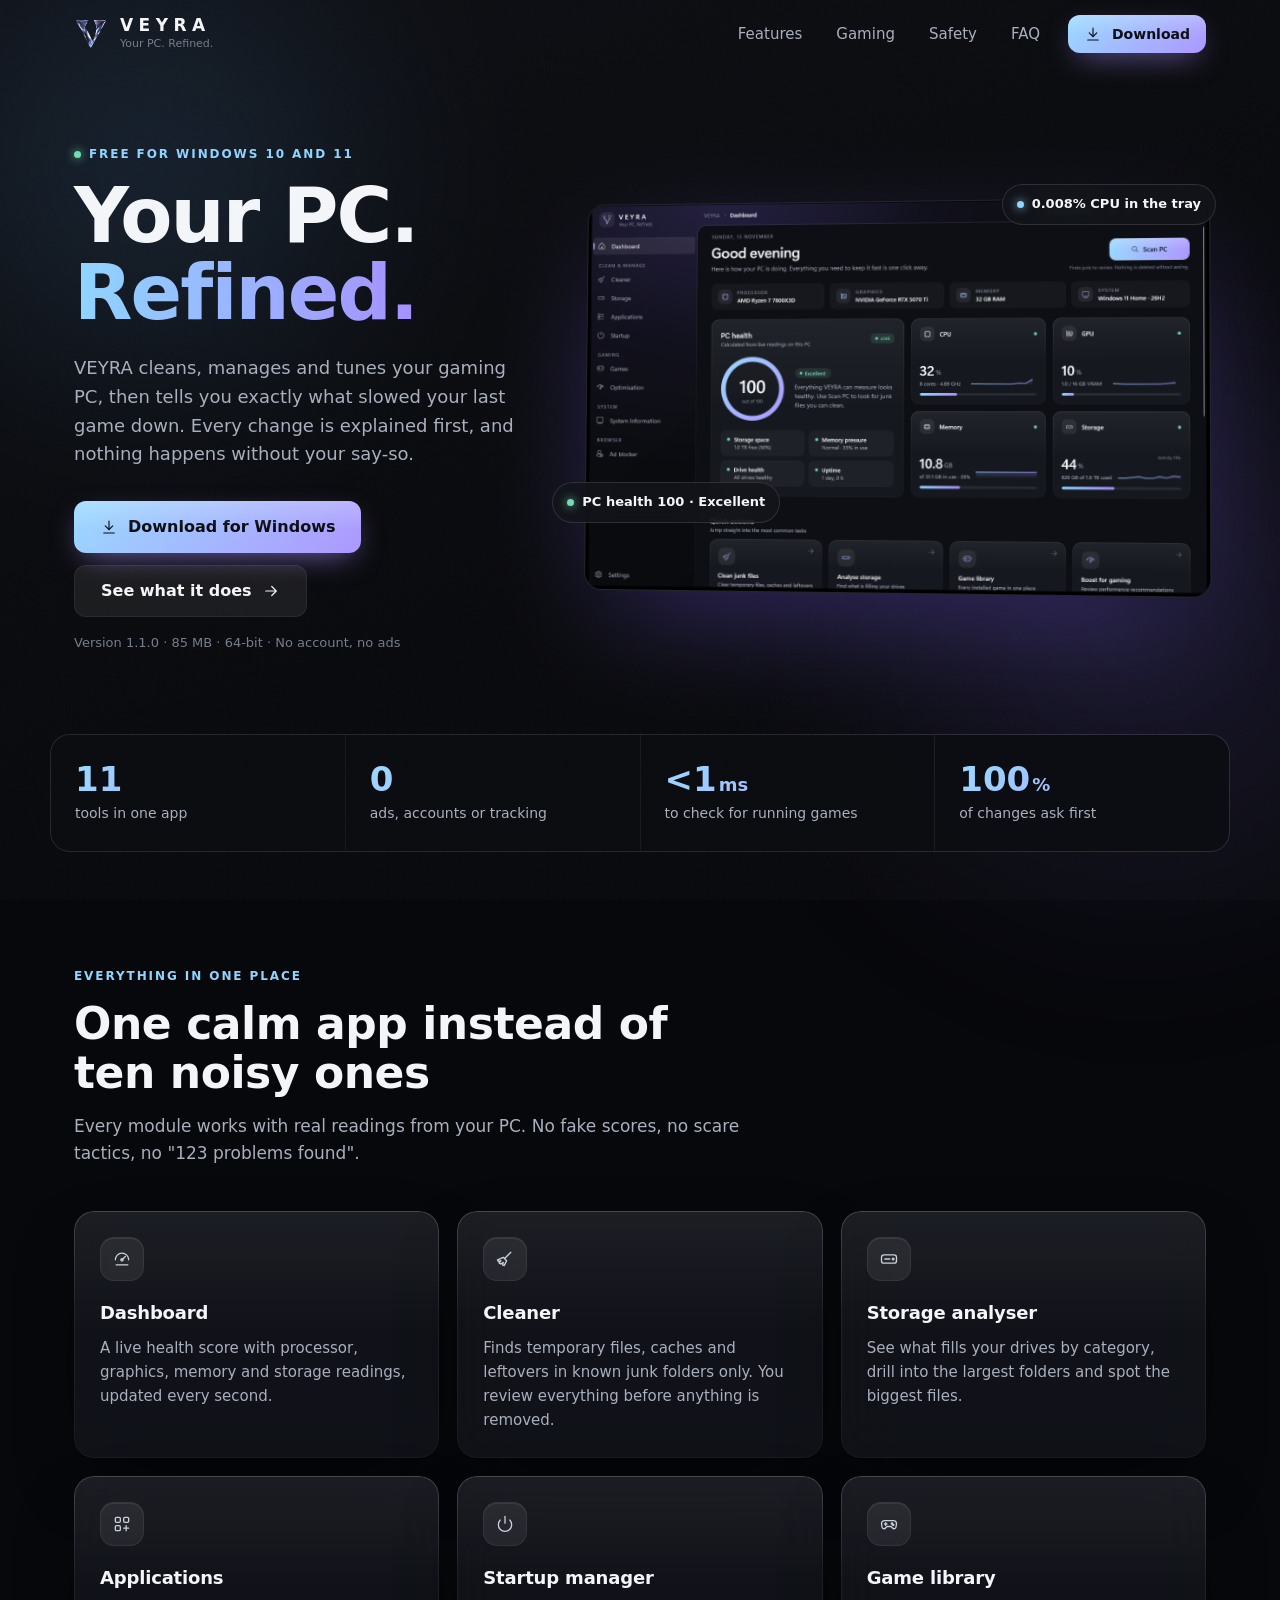
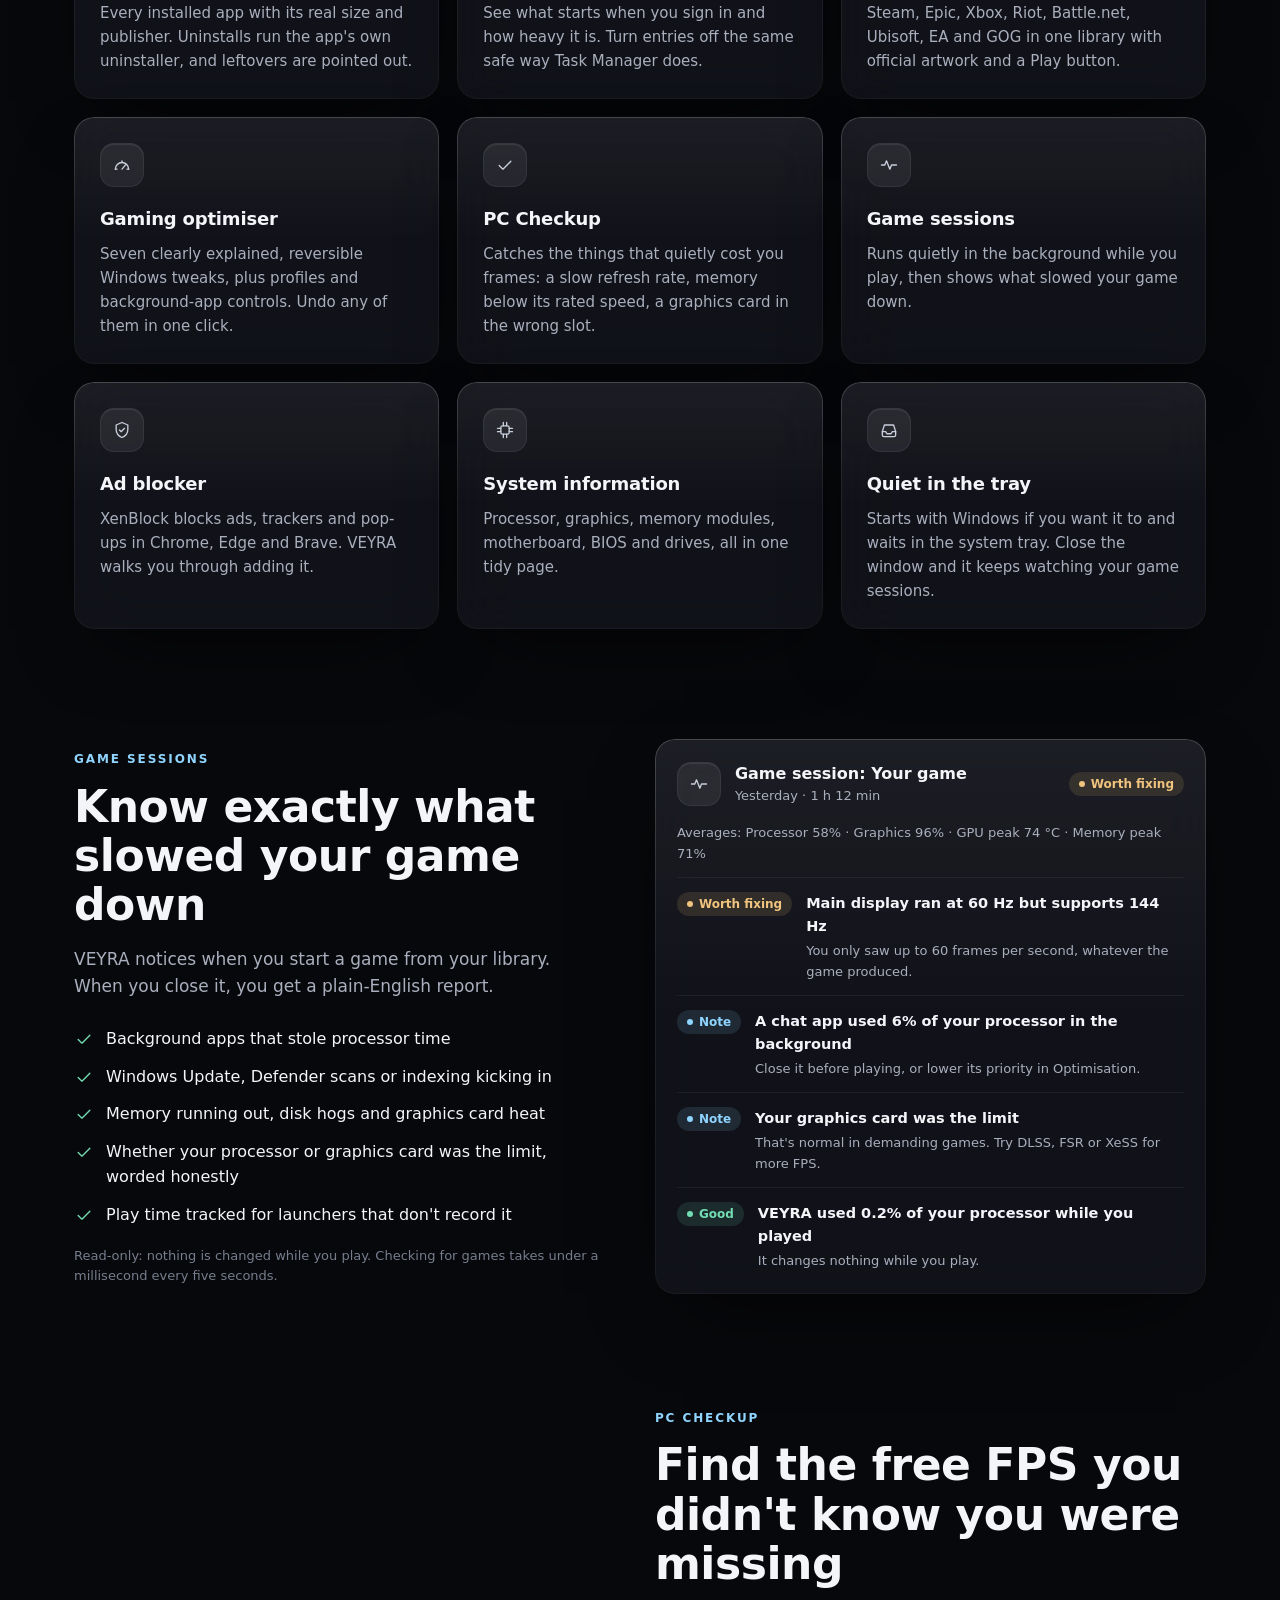
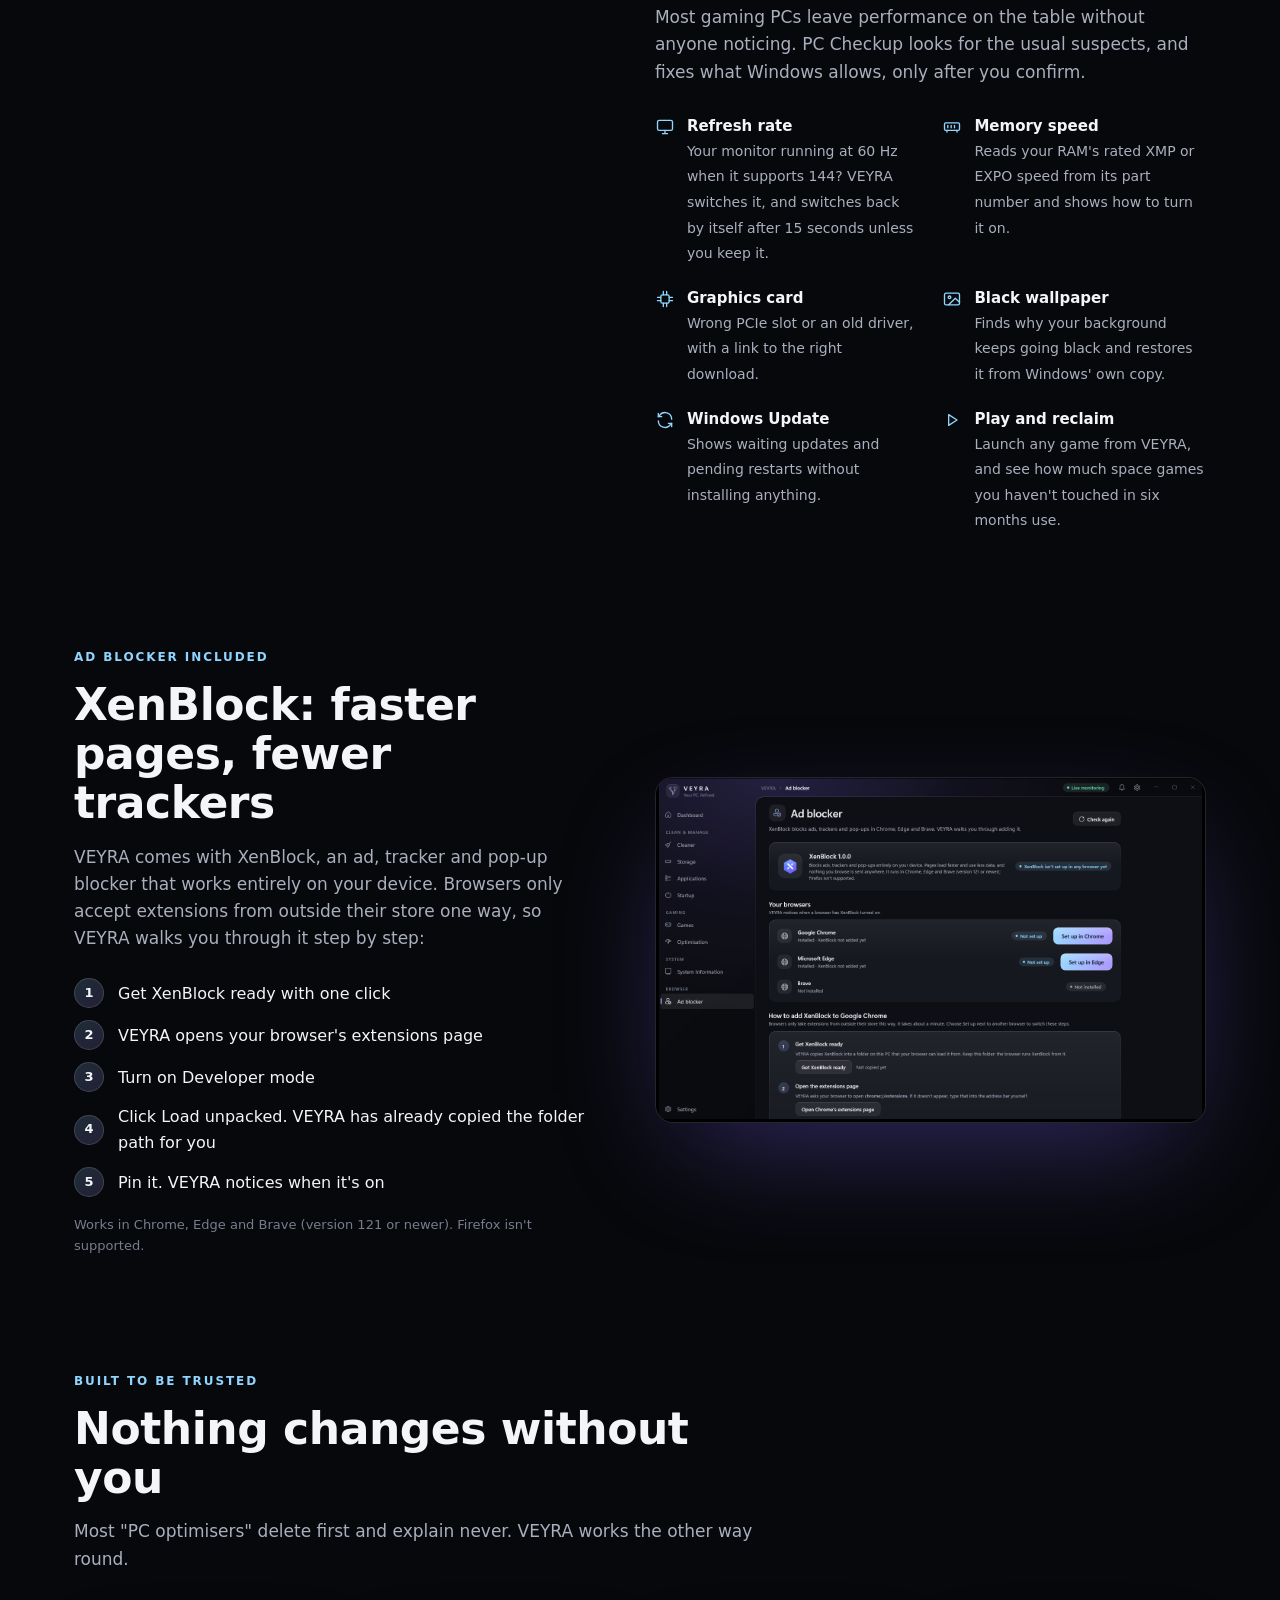
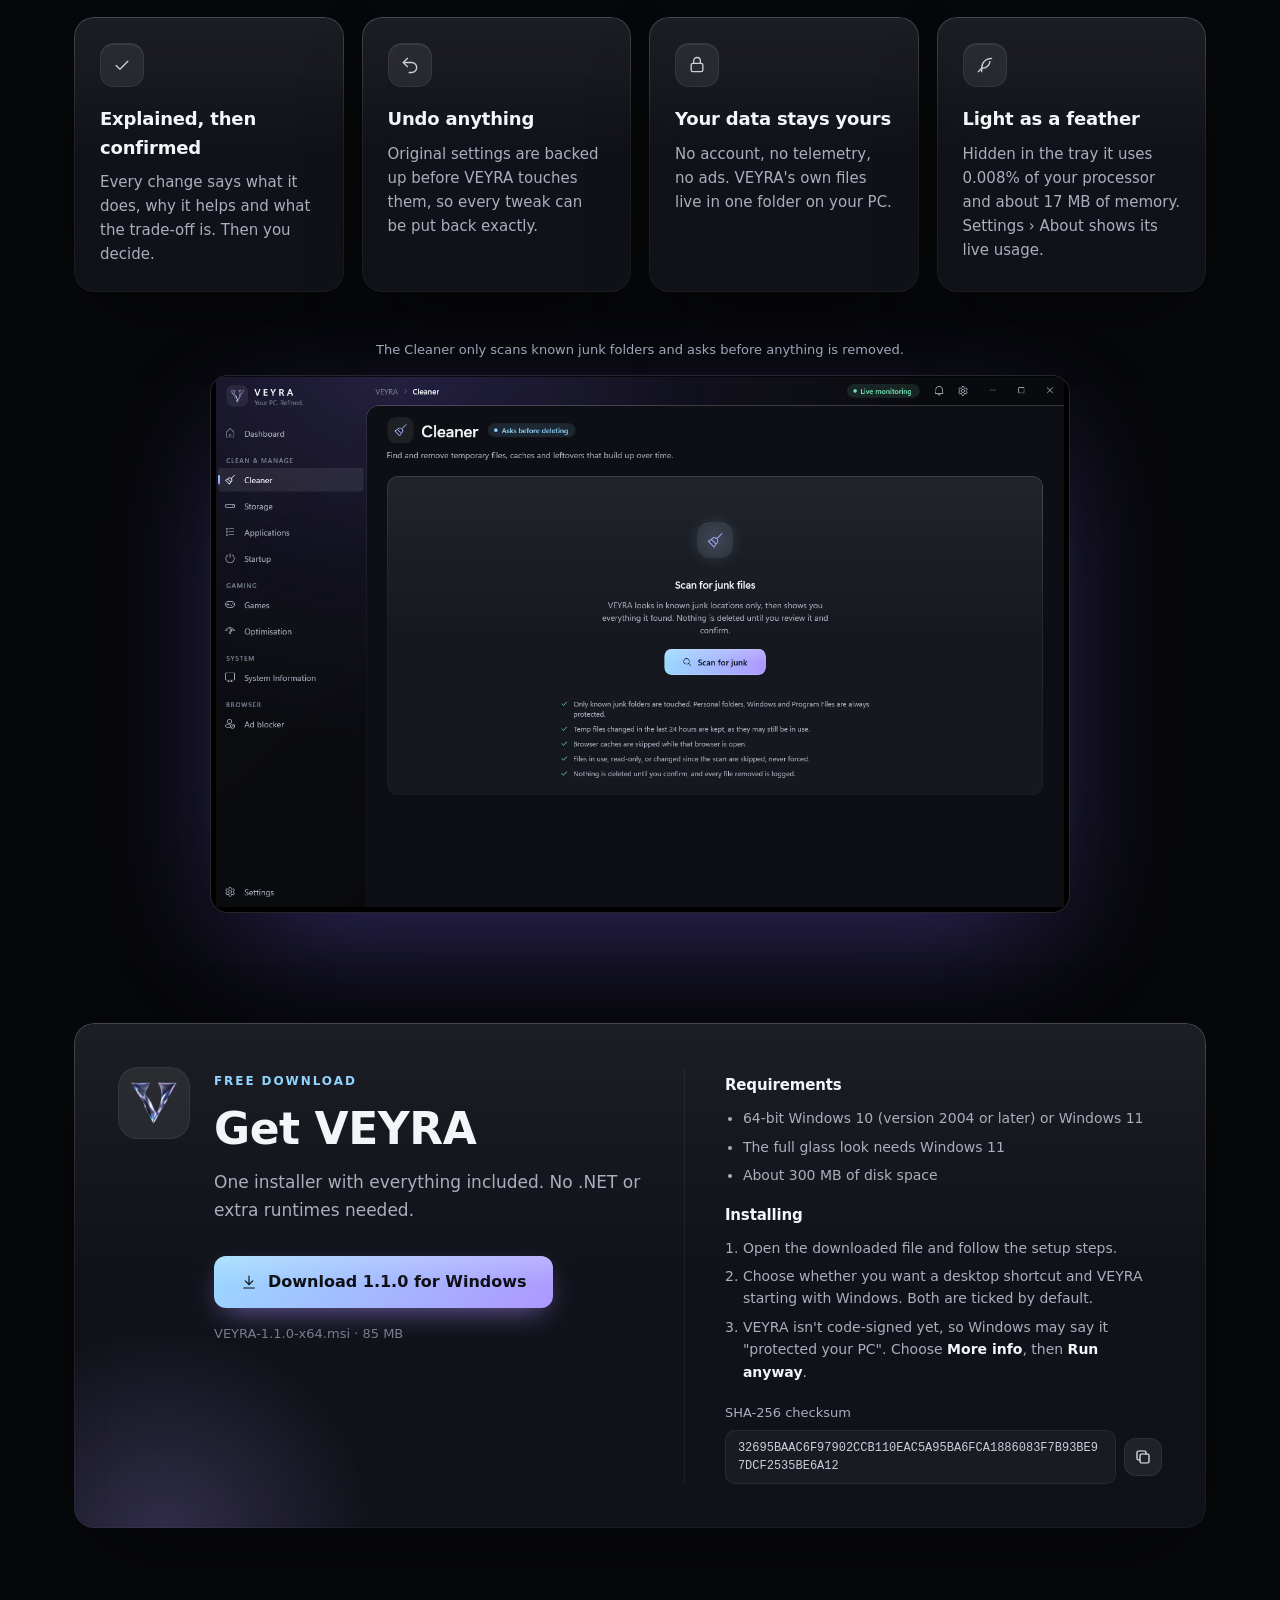
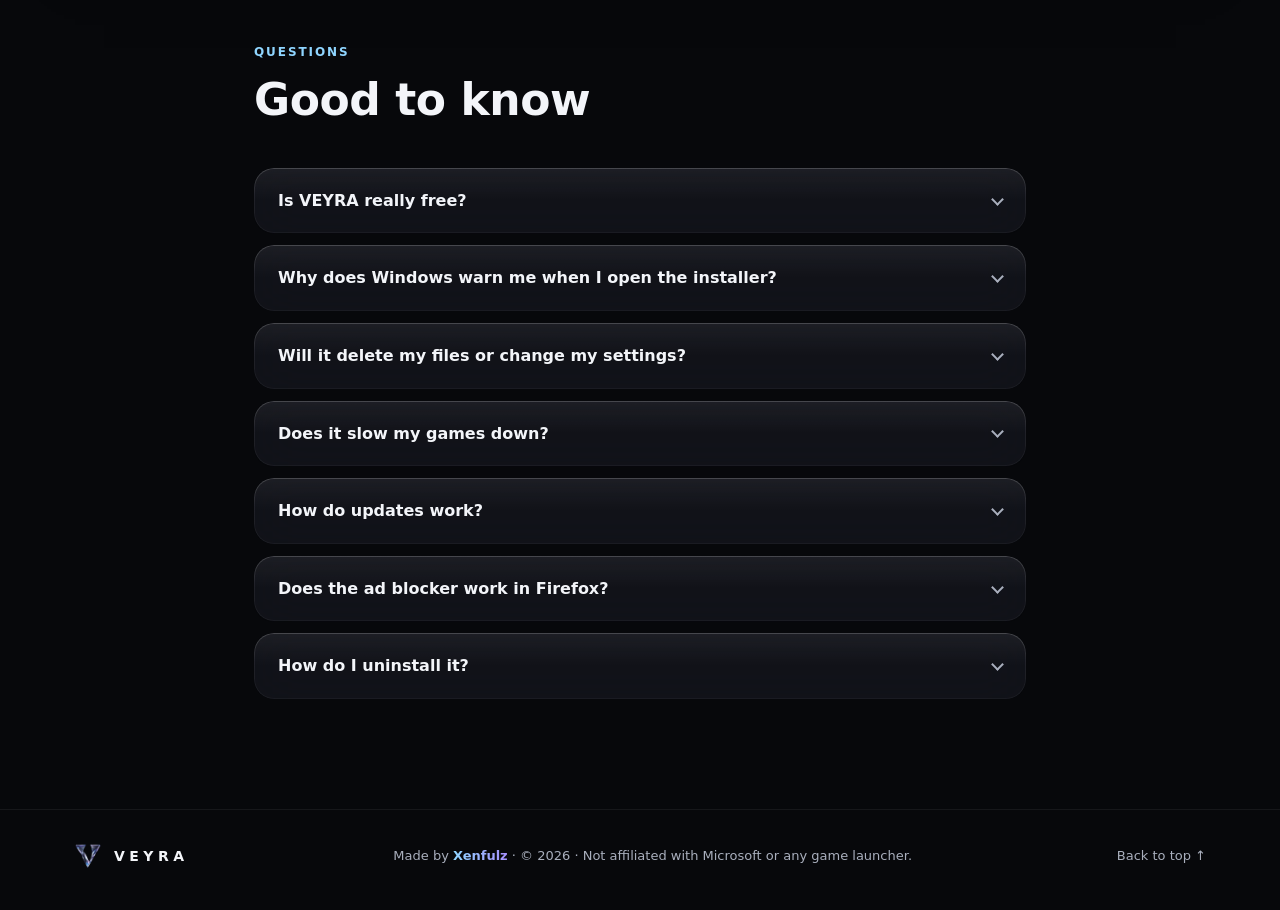
==== commit dfcfb15b: "Download VEYRA 1.1.0 from the GitHub release Co-Authored-By: Claude Opus 5.5 <noreply@anthropic.com>" ====
--- a/index.html
+++ b/index.html
@@ -76,7 +76,7 @@
           <h1>Your PC.<br><span class="gradient-text">Refined.</span></h1>
           <p class="lead">VEYRA cleans, manages and tunes your gaming PC, then tells you exactly what slowed your last game down. Every change is explained first, and nothing happens without your say-so.</p>
           <div class="hero-actions">
-            <a class="btn btn-primary btn-large" href="downloads/VEYRA-1.1.0-x64.msi" download data-download>
+            <a class="btn btn-primary btn-large" href="https://github.com/Xenfulzz/XenfulzDownload/releases/download/v1.1.0/VEYRA-1.1.0-x64.msi" data-download>
               <svg class="icon"><use href="#i-download"/></svg>Download for Windows
             </a>
             <a class="btn btn-glass btn-large" href="#features">See what it does<svg class="icon"><use href="#i-arrow"/></svg></a>
@@ -239,7 +239,7 @@
               <h2>Get VEYRA</h2>
               <p class="section-lead">One installer with everything included. No .NET or extra runtimes needed.</p>
               <div class="hero-actions">
-                <a class="btn btn-primary btn-large" href="downloads/VEYRA-1.1.0-x64.msi" download data-download>
+                <a class="btn btn-primary btn-large" href="https://github.com/Xenfulzz/XenfulzDownload/releases/download/v1.1.0/VEYRA-1.1.0-x64.msi" data-download>
                   <svg class="icon"><use href="#i-download"/></svg><span>Download <span data-version-short>1.1.0</span> for Windows</span>
                 </a>
               </div>
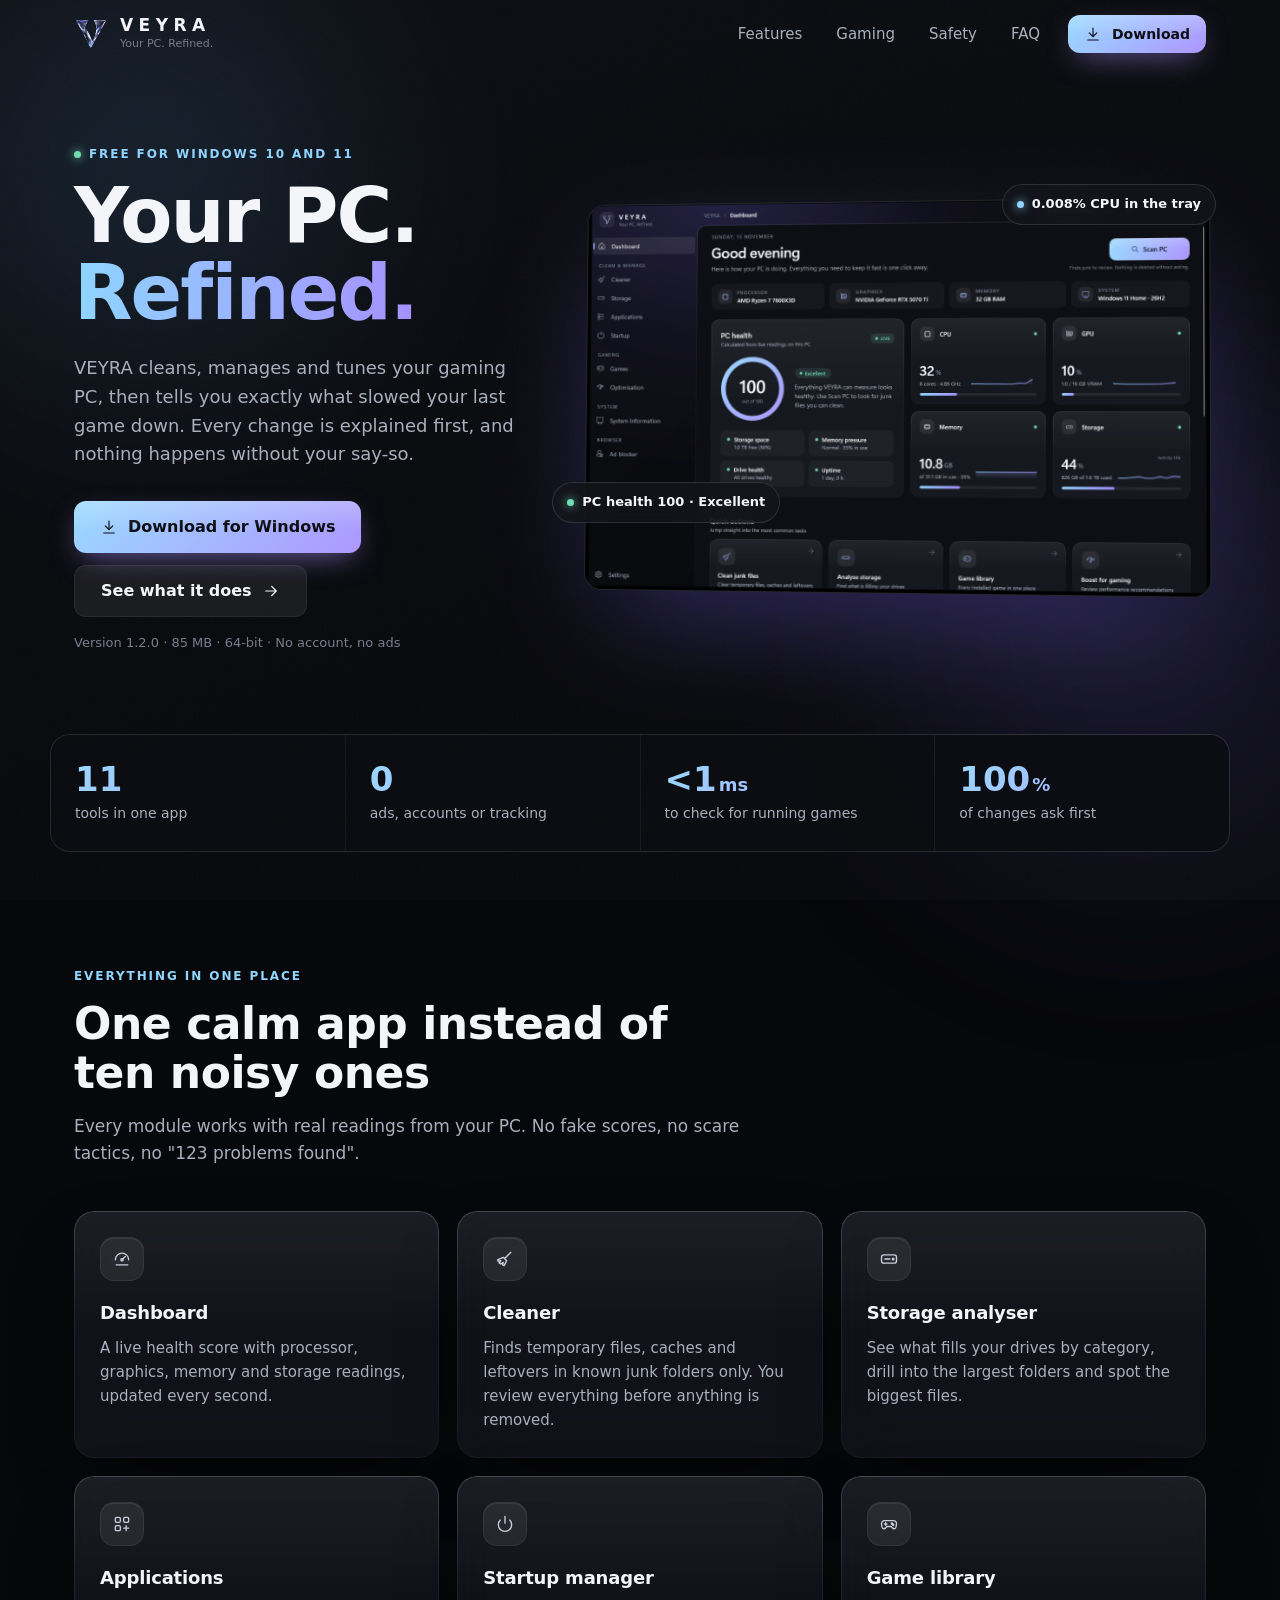
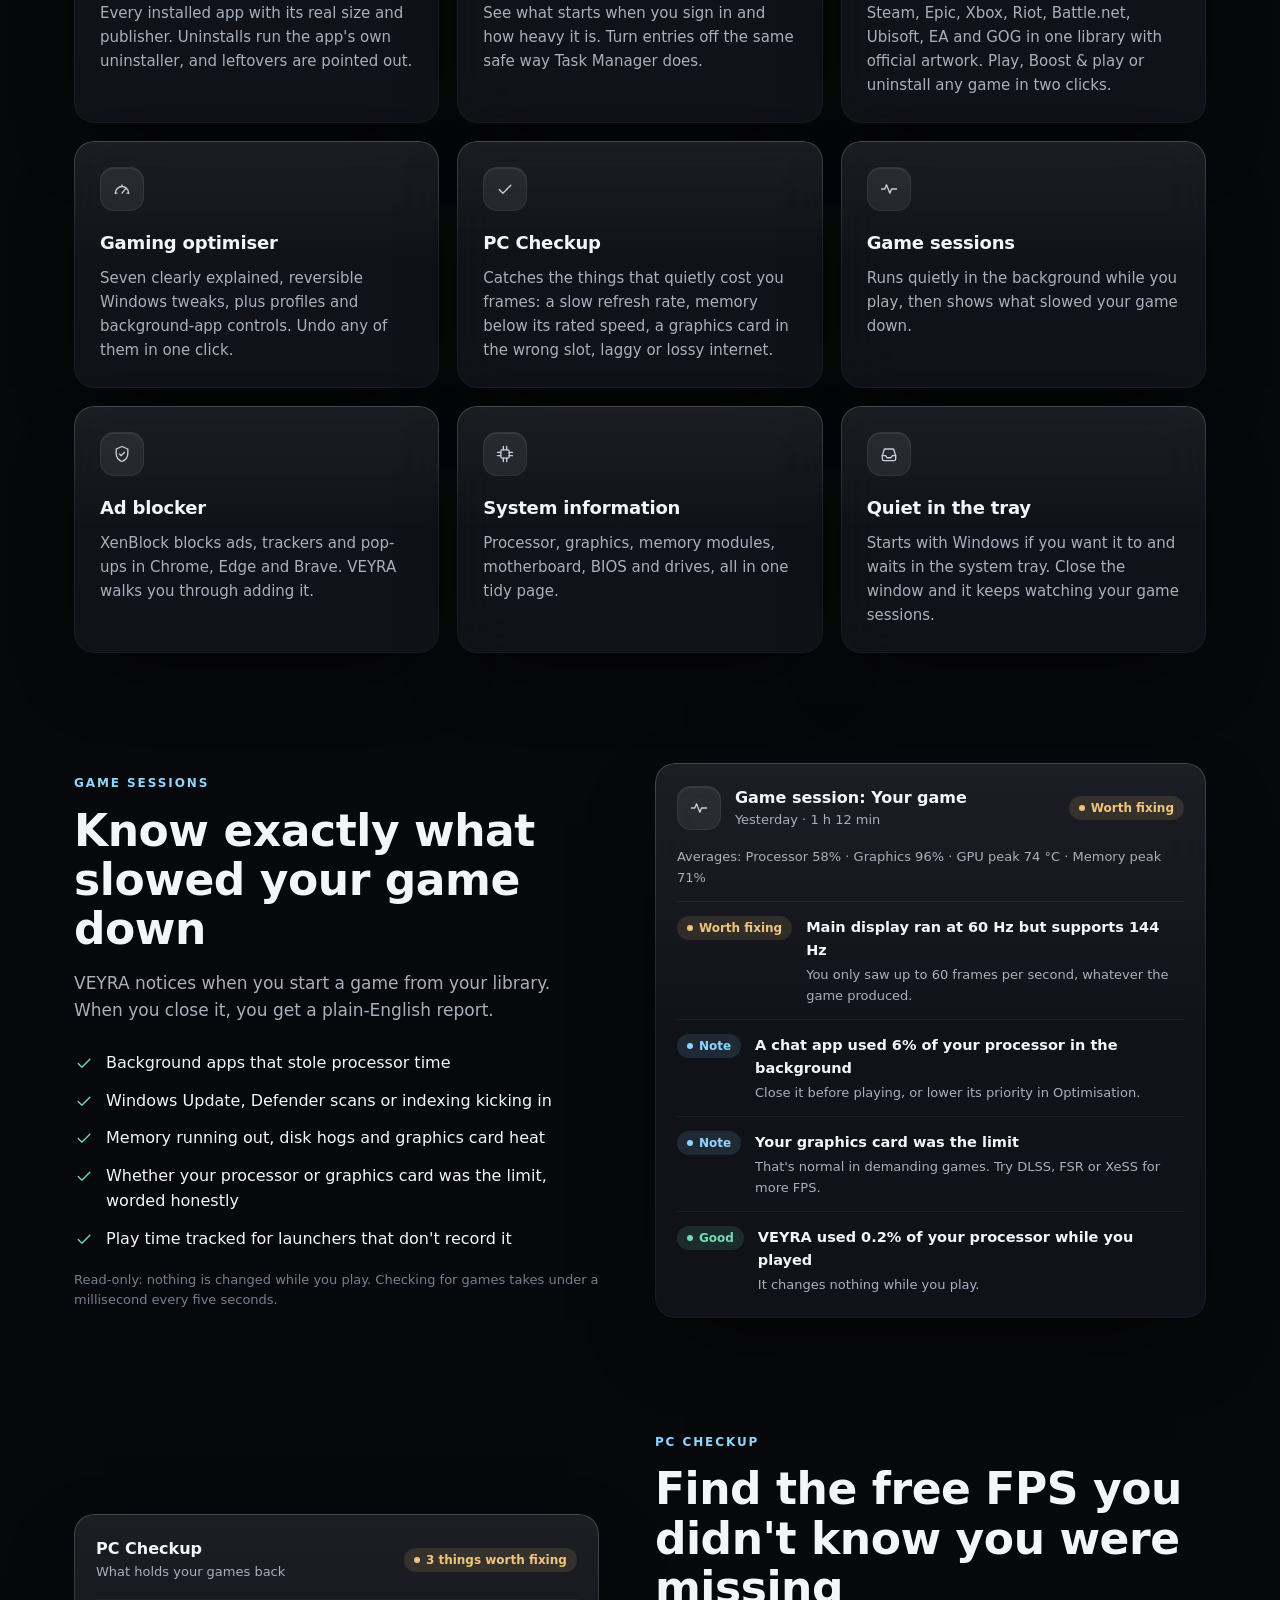
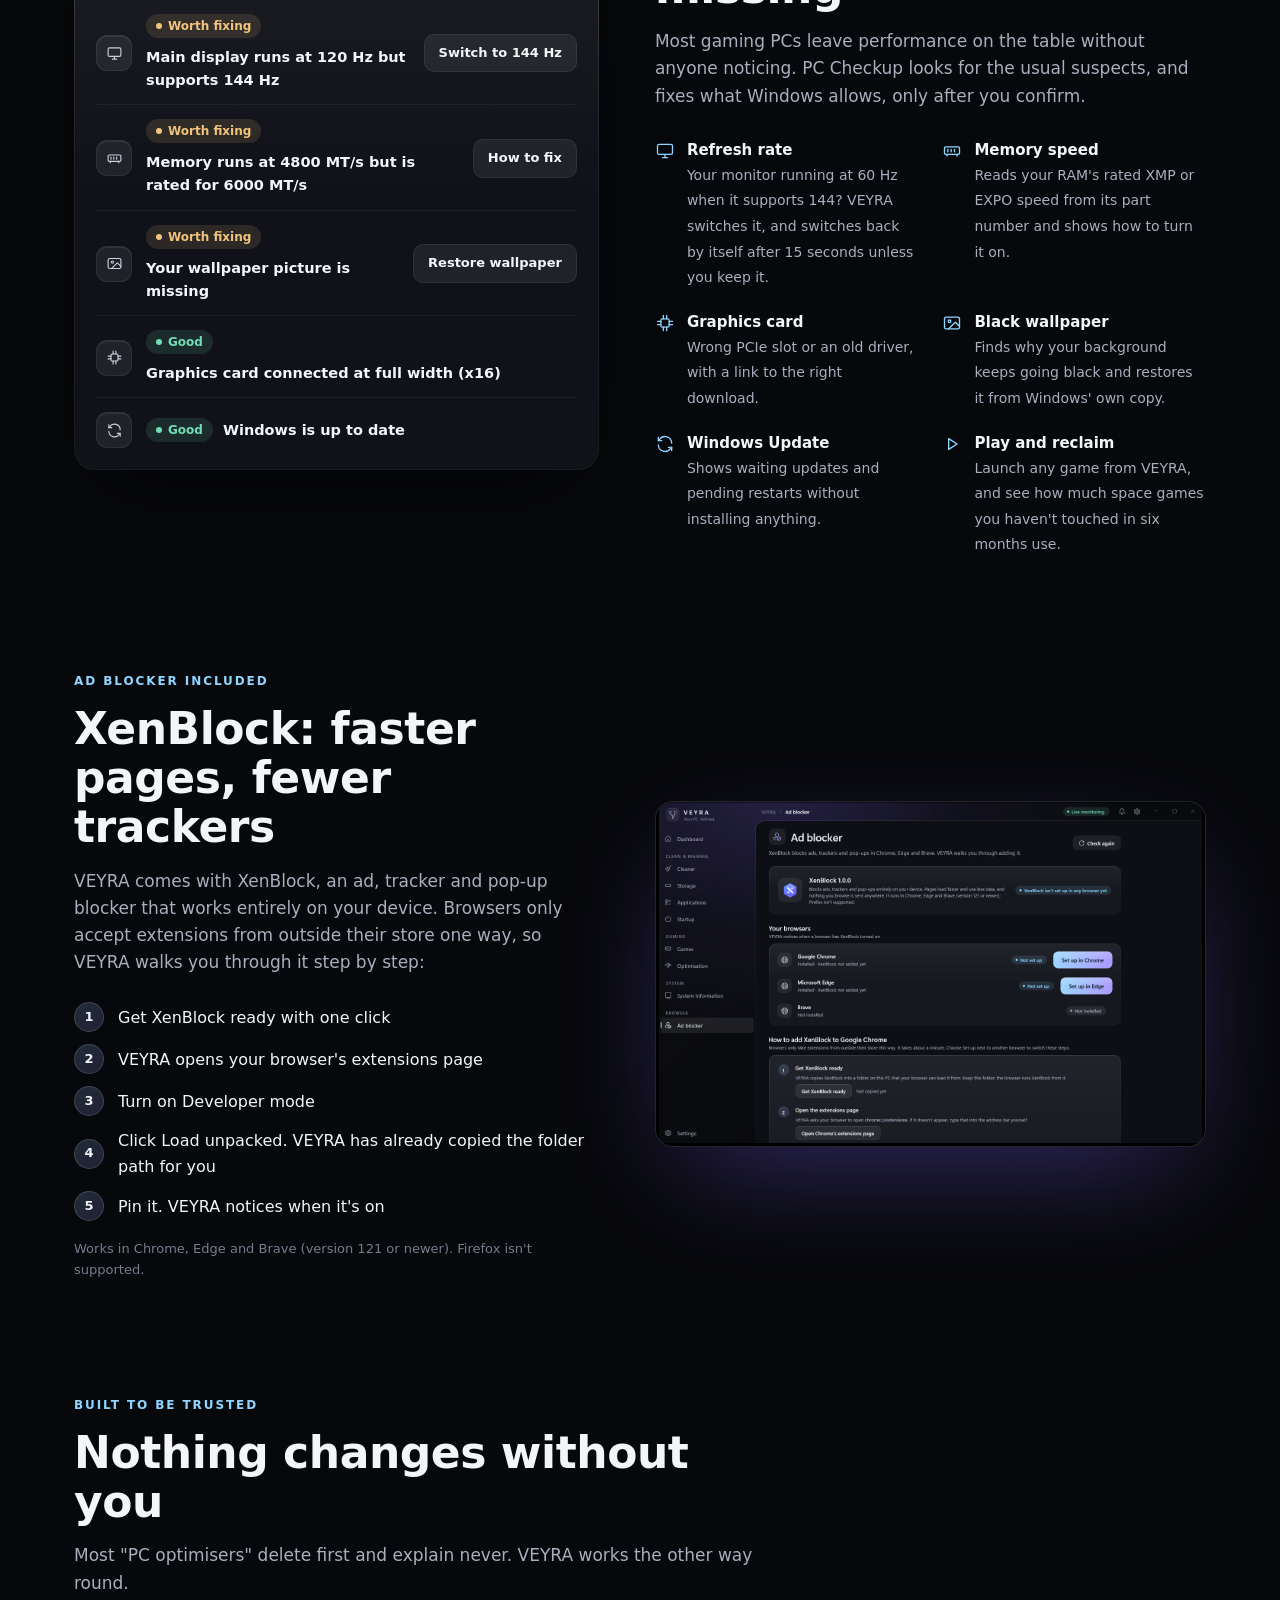
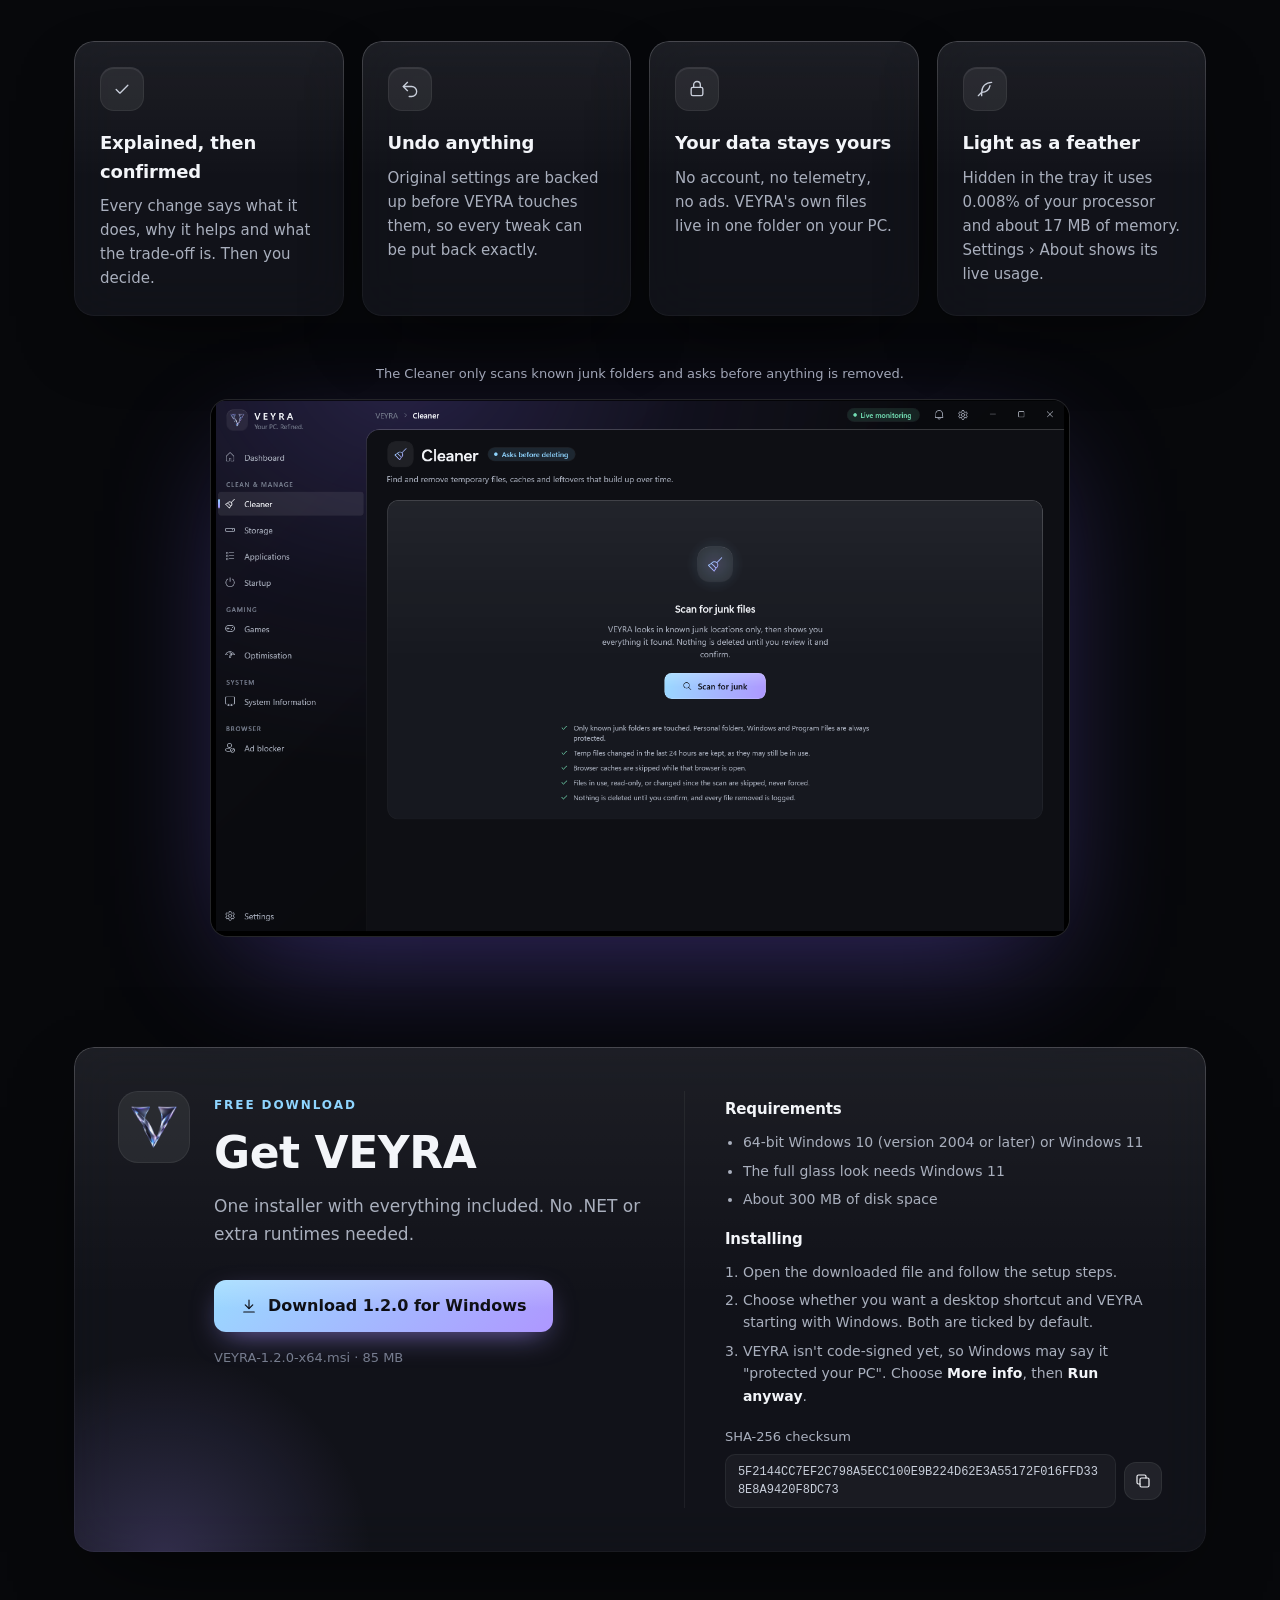
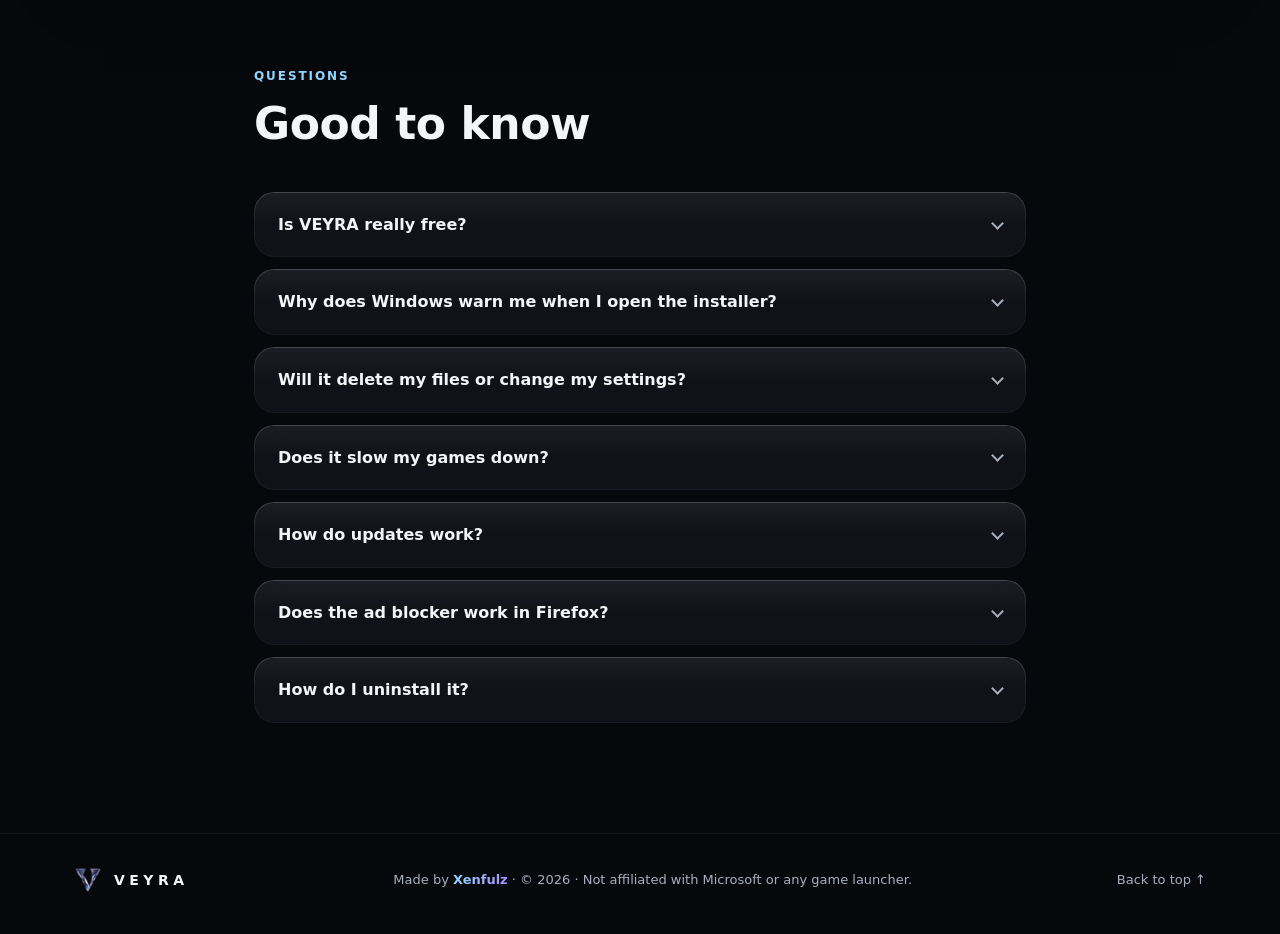
==== commit a01aab17: "VEYRA 1.2.0: new release link, checksum and features Co-Authored-By: Claude Opus 5.5 <noreply@anthro" ====
--- a/index.html
+++ b/index.html
@@ -76,12 +76,12 @@
           <h1>Your PC.<br><span class="gradient-text">Refined.</span></h1>
           <p class="lead">VEYRA cleans, manages and tunes your gaming PC, then tells you exactly what slowed your last game down. Every change is explained first, and nothing happens without your say-so.</p>
           <div class="hero-actions">
-            <a class="btn btn-primary btn-large" href="https://github.com/Xenfulzz/XenfulzDownload/releases/download/v1.1.0/VEYRA-1.1.0-x64.msi" data-download>
+            <a class="btn btn-primary btn-large" href="https://github.com/Xenfulzz/XenfulzDownload/releases/download/v1.2.0/VEYRA-1.2.0-x64.msi" data-download>
               <svg class="icon"><use href="#i-download"/></svg>Download for Windows
             </a>
             <a class="btn btn-glass btn-large" href="#features">See what it does<svg class="icon"><use href="#i-arrow"/></svg></a>
           </div>
-          <p class="hero-meta"><span data-version>Version 1.1.0</span> · <span data-size>85 MB</span> · 64-bit · No account, no ads</p>
+          <p class="hero-meta"><span data-version>Version 1.2.0</span> · <span data-size>85 MB</span> · 64-bit · No account, no ads</p>
         </div>
         <div class="hero-shot reveal">
           <div class="shot-frame">
@@ -115,9 +115,9 @@
           <article class="card feature reveal"><span class="icon-tile"><svg class="icon"><use href="#i-storage"/></svg></span><h3>Storage analyser</h3><p>See what fills your drives by category, drill into the largest folders and spot the biggest files.</p></article>
           <article class="card feature reveal"><span class="icon-tile"><svg class="icon"><use href="#i-apps"/></svg></span><h3>Applications</h3><p>Every installed app with its real size and publisher. Uninstalls run the app's own uninstaller, and leftovers are pointed out.</p></article>
           <article class="card feature reveal"><span class="icon-tile"><svg class="icon"><use href="#i-power"/></svg></span><h3>Startup manager</h3><p>See what starts when you sign in and how heavy it is. Turn entries off the same safe way Task Manager does.</p></article>
-          <article class="card feature reveal"><span class="icon-tile"><svg class="icon"><use href="#i-games"/></svg></span><h3>Game library</h3><p>Steam, Epic, Xbox, Riot, Battle.net, Ubisoft, EA and GOG in one library with official artwork and a Play button.</p></article>
+          <article class="card feature reveal"><span class="icon-tile"><svg class="icon"><use href="#i-games"/></svg></span><h3>Game library</h3><p>Steam, Epic, Xbox, Riot, Battle.net, Ubisoft, EA and GOG in one library with official artwork. Play, Boost &amp; play or uninstall any game in two clicks.</p></article>
           <article class="card feature reveal"><span class="icon-tile"><svg class="icon"><use href="#i-gauge"/></svg></span><h3>Gaming optimiser</h3><p>Seven clearly explained, reversible Windows tweaks, plus profiles and background-app controls. Undo any of them in one click.</p></article>
-          <article class="card feature reveal"><span class="icon-tile"><svg class="icon"><use href="#i-check"/></svg></span><h3>PC Checkup</h3><p>Catches the things that quietly cost you frames: a slow refresh rate, memory below its rated speed, a graphics card in the wrong slot.</p></article>
+          <article class="card feature reveal"><span class="icon-tile"><svg class="icon"><use href="#i-check"/></svg></span><h3>PC Checkup</h3><p>Catches the things that quietly cost you frames: a slow refresh rate, memory below its rated speed, a graphics card in the wrong slot, laggy or lossy internet.</p></article>
           <article class="card feature reveal"><span class="icon-tile"><svg class="icon"><use href="#i-pulse"/></svg></span><h3>Game sessions</h3><p>Runs quietly in the background while you play, then shows what slowed your game down.</p></article>
           <article class="card feature reveal"><span class="icon-tile"><svg class="icon"><use href="#i-shield"/></svg></span><h3>Ad blocker</h3><p>XenBlock blocks ads, trackers and pop-ups in Chrome, Edge and Brave. VEYRA walks you through adding it.</p></article>
           <article class="card feature reveal"><span class="icon-tile"><svg class="icon"><use href="#i-chip"/></svg></span><h3>System information</h3><p>Processor, graphics, memory modules, motherboard, BIOS and drives, all in one tidy page.</p></article>
@@ -239,11 +239,11 @@
               <h2>Get VEYRA</h2>
               <p class="section-lead">One installer with everything included. No .NET or extra runtimes needed.</p>
               <div class="hero-actions">
-                <a class="btn btn-primary btn-large" href="https://github.com/Xenfulzz/XenfulzDownload/releases/download/v1.1.0/VEYRA-1.1.0-x64.msi" data-download>
-                  <svg class="icon"><use href="#i-download"/></svg><span>Download <span data-version-short>1.1.0</span> for Windows</span>
+                <a class="btn btn-primary btn-large" href="https://github.com/Xenfulzz/XenfulzDownload/releases/download/v1.2.0/VEYRA-1.2.0-x64.msi" data-download>
+                  <svg class="icon"><use href="#i-download"/></svg><span>Download <span data-version-short>1.2.0</span> for Windows</span>
                 </a>
               </div>
-              <p class="hero-meta"><span data-file>VEYRA-1.1.0-x64.msi</span> · <span data-size>85 MB</span></p>
+              <p class="hero-meta"><span data-file>VEYRA-1.2.0-x64.msi</span> · <span data-size>85 MB</span></p>
             </div>
           </div>
           <div class="download-side">
@@ -261,7 +261,7 @@
             </ol>
             <div class="hash">
               <span class="muted small">SHA-256 checksum</span>
-              <div class="hash-row"><code data-sha>32695BAAC6F97902CCB110EAC5A95BA6FCA1886083F7B93BE97DCF2535BE6A12</code>
+              <div class="hash-row"><code data-sha>5F2144CC7EF2C798A5ECC100E9B224D62E3A55172F016FFD338E8A9420F8DC73</code>
                 <button class="btn btn-glass btn-icon" type="button" data-copy-sha aria-label="Copy checksum"><svg class="icon"><use href="#i-copy"/></svg></button></div>
             </div>
           </div>
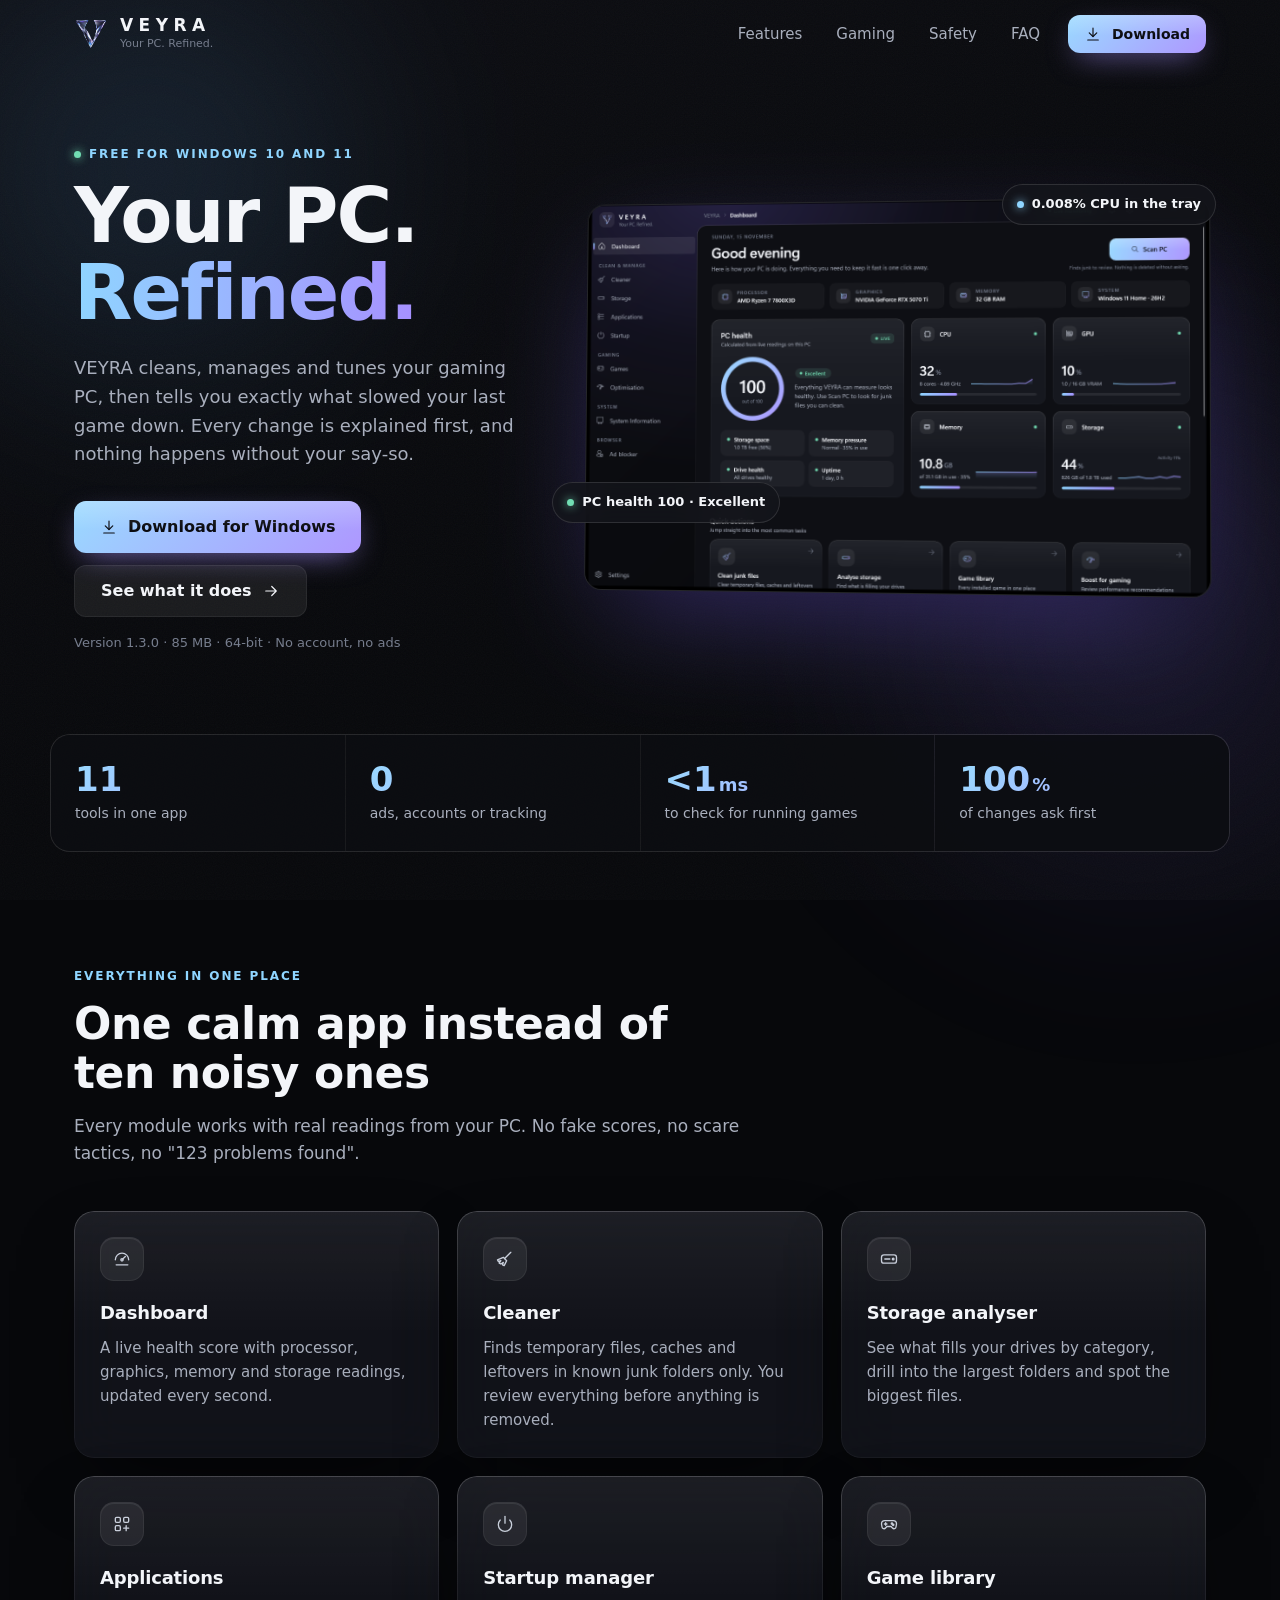
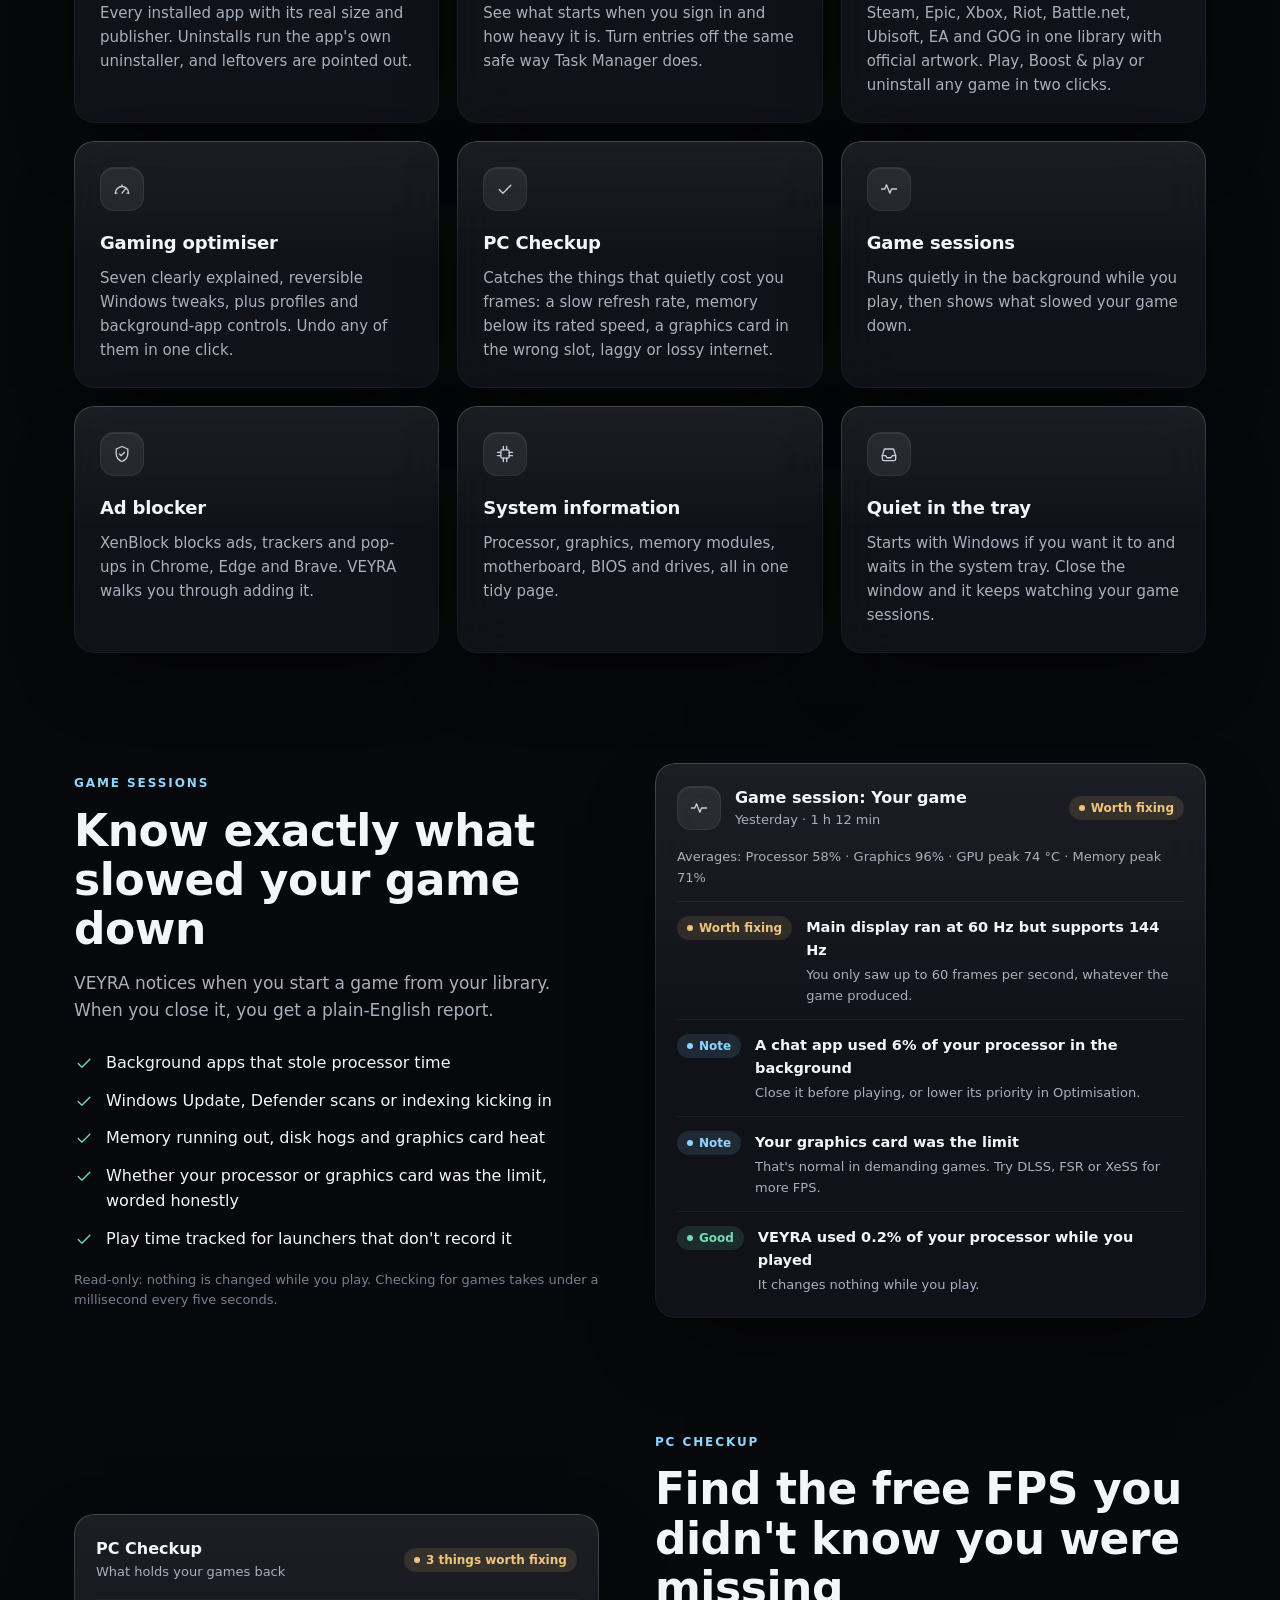
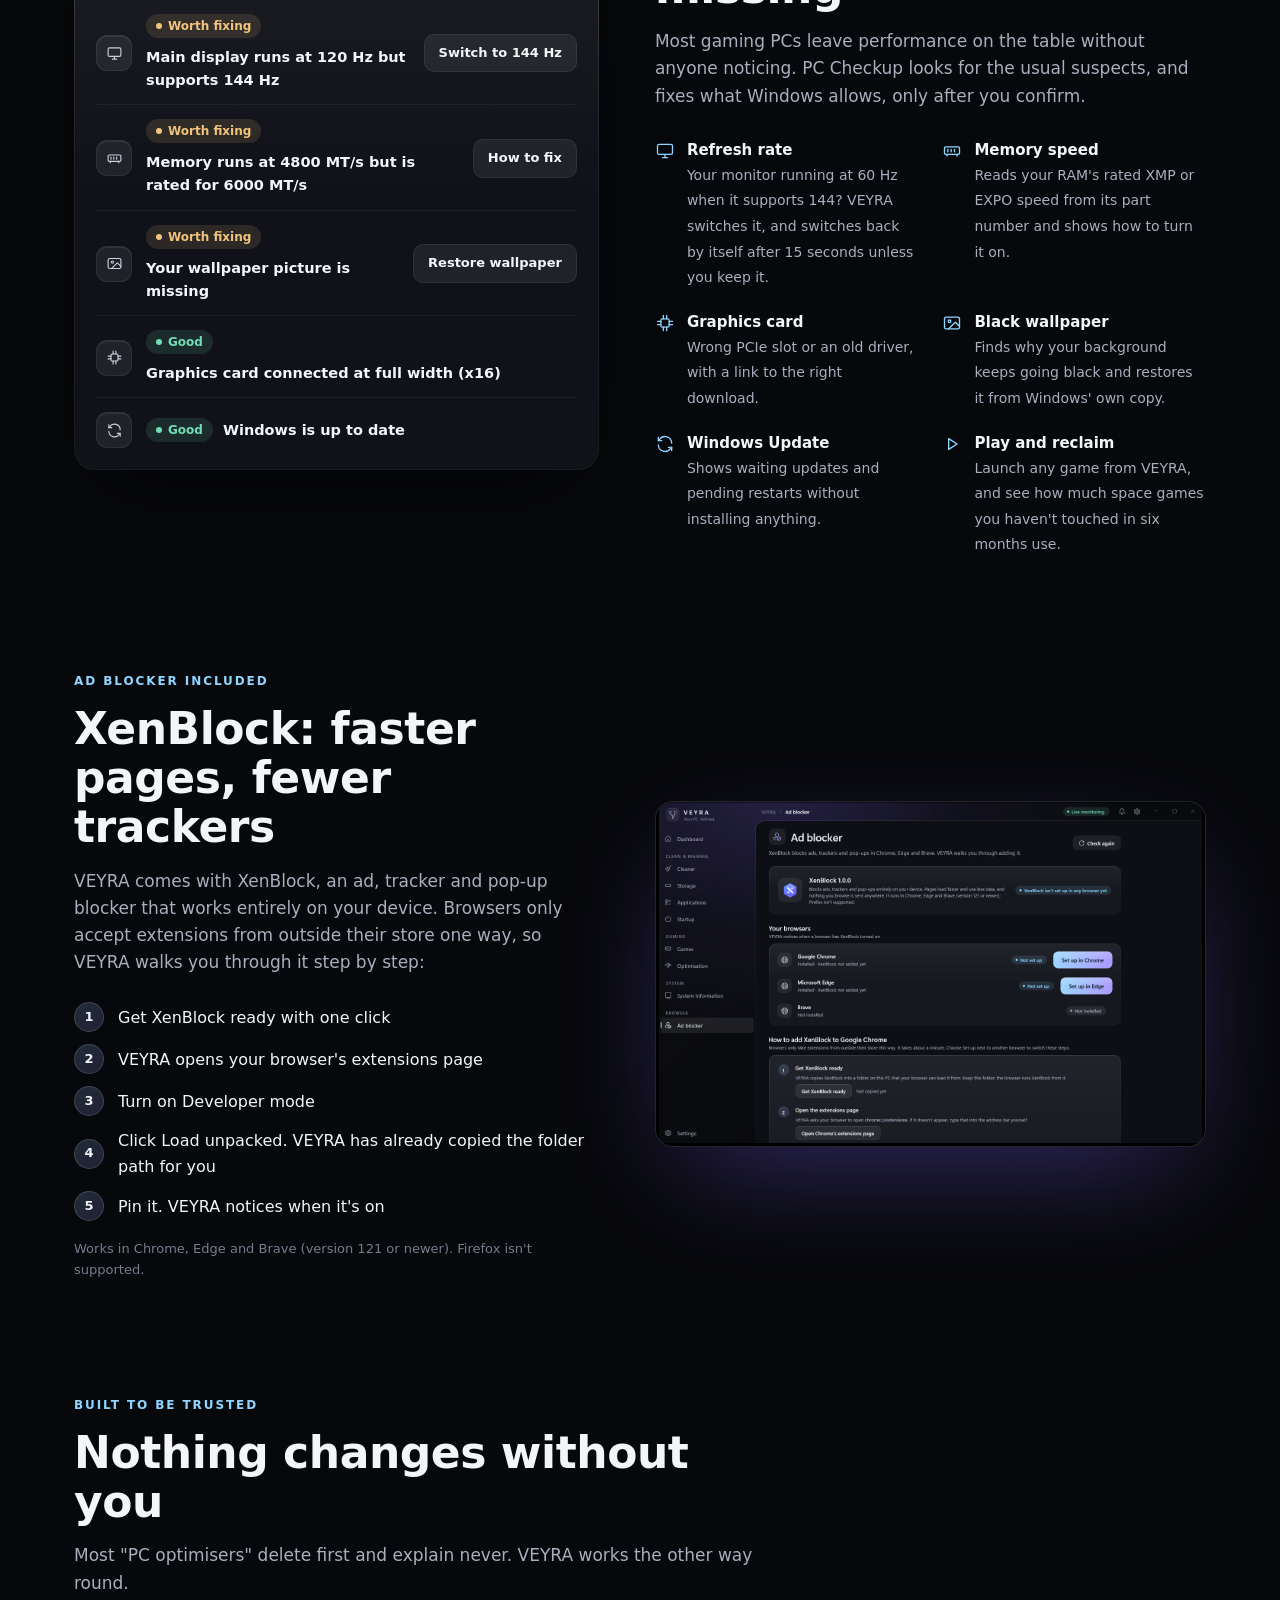
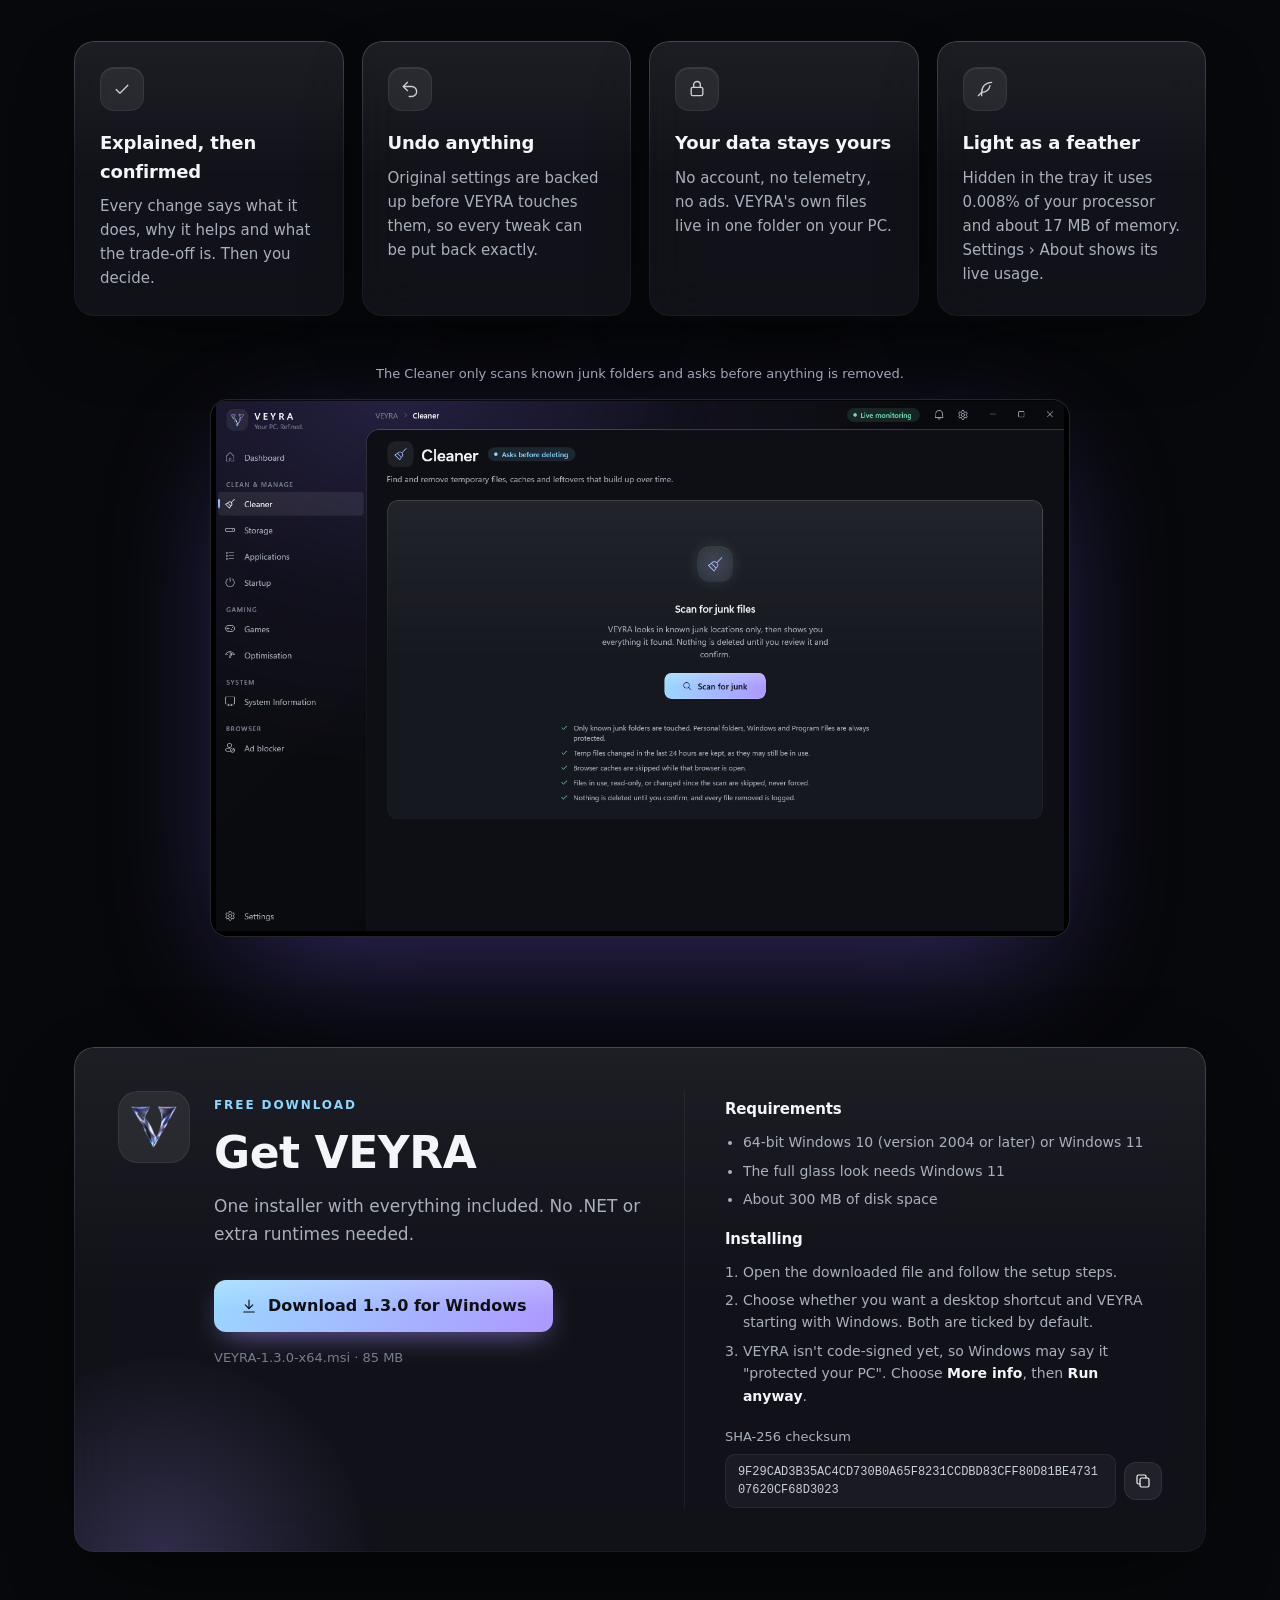
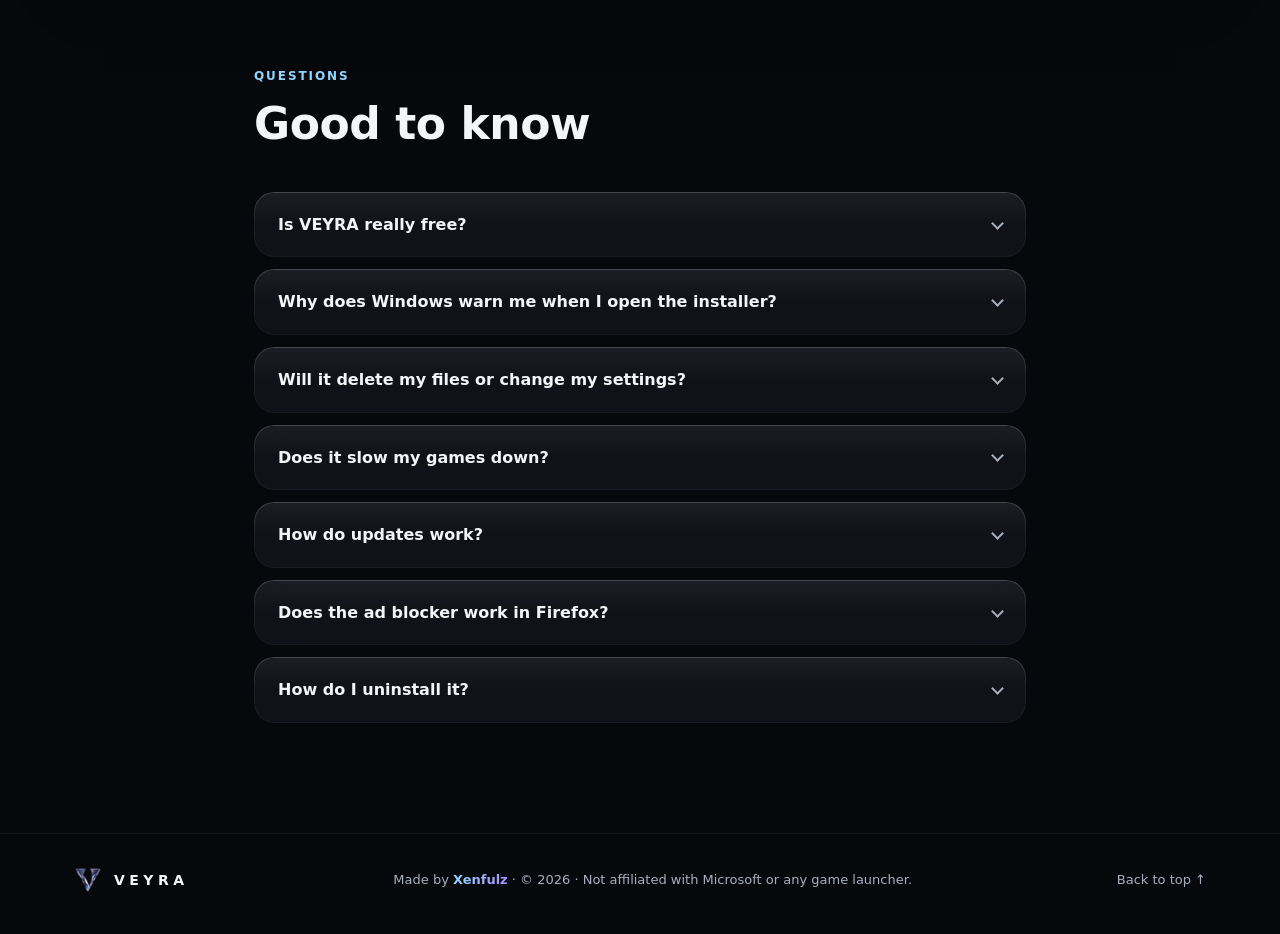
==== commit 312da710: "VEYRA 1.3.0: release link, checksum, automatic updates FAQ Co-Authored-By: Claude Opus 5.5 <noreply@" ====
--- a/index.html
+++ b/index.html
@@ -76,12 +76,12 @@
           <h1>Your PC.<br><span class="gradient-text">Refined.</span></h1>
           <p class="lead">VEYRA cleans, manages and tunes your gaming PC, then tells you exactly what slowed your last game down. Every change is explained first, and nothing happens without your say-so.</p>
           <div class="hero-actions">
-            <a class="btn btn-primary btn-large" href="https://github.com/Xenfulzz/XenfulzDownload/releases/download/v1.2.0/VEYRA-1.2.0-x64.msi" data-download>
+            <a class="btn btn-primary btn-large" href="https://github.com/Xenfulzz/XenfulzDownload/releases/download/v1.3.0/VEYRA-1.3.0-x64.msi" data-download>
               <svg class="icon"><use href="#i-download"/></svg>Download for Windows
             </a>
             <a class="btn btn-glass btn-large" href="#features">See what it does<svg class="icon"><use href="#i-arrow"/></svg></a>
           </div>
-          <p class="hero-meta"><span data-version>Version 1.2.0</span> · <span data-size>85 MB</span> · 64-bit · No account, no ads</p>
+          <p class="hero-meta"><span data-version>Version 1.3.0</span> · <span data-size>85 MB</span> · 64-bit · No account, no ads</p>
         </div>
         <div class="hero-shot reveal">
           <div class="shot-frame">
@@ -239,11 +239,11 @@
               <h2>Get VEYRA</h2>
               <p class="section-lead">One installer with everything included. No .NET or extra runtimes needed.</p>
               <div class="hero-actions">
-                <a class="btn btn-primary btn-large" href="https://github.com/Xenfulzz/XenfulzDownload/releases/download/v1.2.0/VEYRA-1.2.0-x64.msi" data-download>
-                  <svg class="icon"><use href="#i-download"/></svg><span>Download <span data-version-short>1.2.0</span> for Windows</span>
+                <a class="btn btn-primary btn-large" href="https://github.com/Xenfulzz/XenfulzDownload/releases/download/v1.3.0/VEYRA-1.3.0-x64.msi" data-download>
+                  <svg class="icon"><use href="#i-download"/></svg><span>Download <span data-version-short>1.3.0</span> for Windows</span>
                 </a>
               </div>
-              <p class="hero-meta"><span data-file>VEYRA-1.2.0-x64.msi</span> · <span data-size>85 MB</span></p>
+              <p class="hero-meta"><span data-file>VEYRA-1.3.0-x64.msi</span> · <span data-size>85 MB</span></p>
             </div>
           </div>
           <div class="download-side">
@@ -261,7 +261,7 @@
             </ol>
             <div class="hash">
               <span class="muted small">SHA-256 checksum</span>
-              <div class="hash-row"><code data-sha>5F2144CC7EF2C798A5ECC100E9B224D62E3A55172F016FFD338E8A9420F8DC73</code>
+              <div class="hash-row"><code data-sha>9F29CAD3B35AC4CD730B0A65F8231CCDBD83CFF80D81BE473107620CF68D3023</code>
                 <button class="btn btn-glass btn-icon" type="button" data-copy-sha aria-label="Copy checksum"><svg class="icon"><use href="#i-copy"/></svg></button></div>
             </div>
           </div>
@@ -281,7 +281,7 @@
           <details class="card"><summary>Why does Windows warn me when I open the installer?</summary><p>The installer isn't code-signed yet, so Windows SmartScreen doesn't recognise the publisher. Choose <strong>More info</strong>, then <strong>Run anyway</strong>. You can check the file against the SHA-256 checksum above.</p></details>
           <details class="card"><summary>Will it delete my files or change my settings?</summary><p>Not without you. The Cleaner only looks in known junk folders and shows everything before deleting. Every optimiser tweak is explained, confirmed and backed up first, so it can be undone. PC Checkup's refresh-rate fix switches back by itself unless you keep it.</p></details>
           <details class="card"><summary>Does it slow my games down?</summary><p>No. Hidden in the tray, VEYRA uses about 0.008% of your processor. While you play it takes a lightweight reading every five seconds and changes nothing.</p></details>
-          <details class="card"><summary>How do updates work?</summary><p>Download the newest installer from this page and run it. It upgrades VEYRA in place and keeps your settings and history.</p></details>
+          <details class="card"><summary>How do updates work?</summary><p>From version 1.3, VEYRA checks for updates itself and tells you when one is ready. Choose <strong>Download and install</strong> in Settings and it fetches the new version, checks it against its published checksum, then upgrades in place, keeping your settings and history. On an older version, download the newest installer from this page and run it once.</p></details>
           <details class="card"><summary>Does the ad blocker work in Firefox?</summary><p>Not yet. XenBlock is built for Chromium browsers: Chrome, Edge and Brave, version 121 or newer.</p></details>
           <details class="card"><summary>How do I uninstall it?</summary><p>Windows Settings › Apps › Installed apps › VEYRA › Uninstall. If you changed settings with the optimiser, undo them in VEYRA first.</p></details>
         </div>
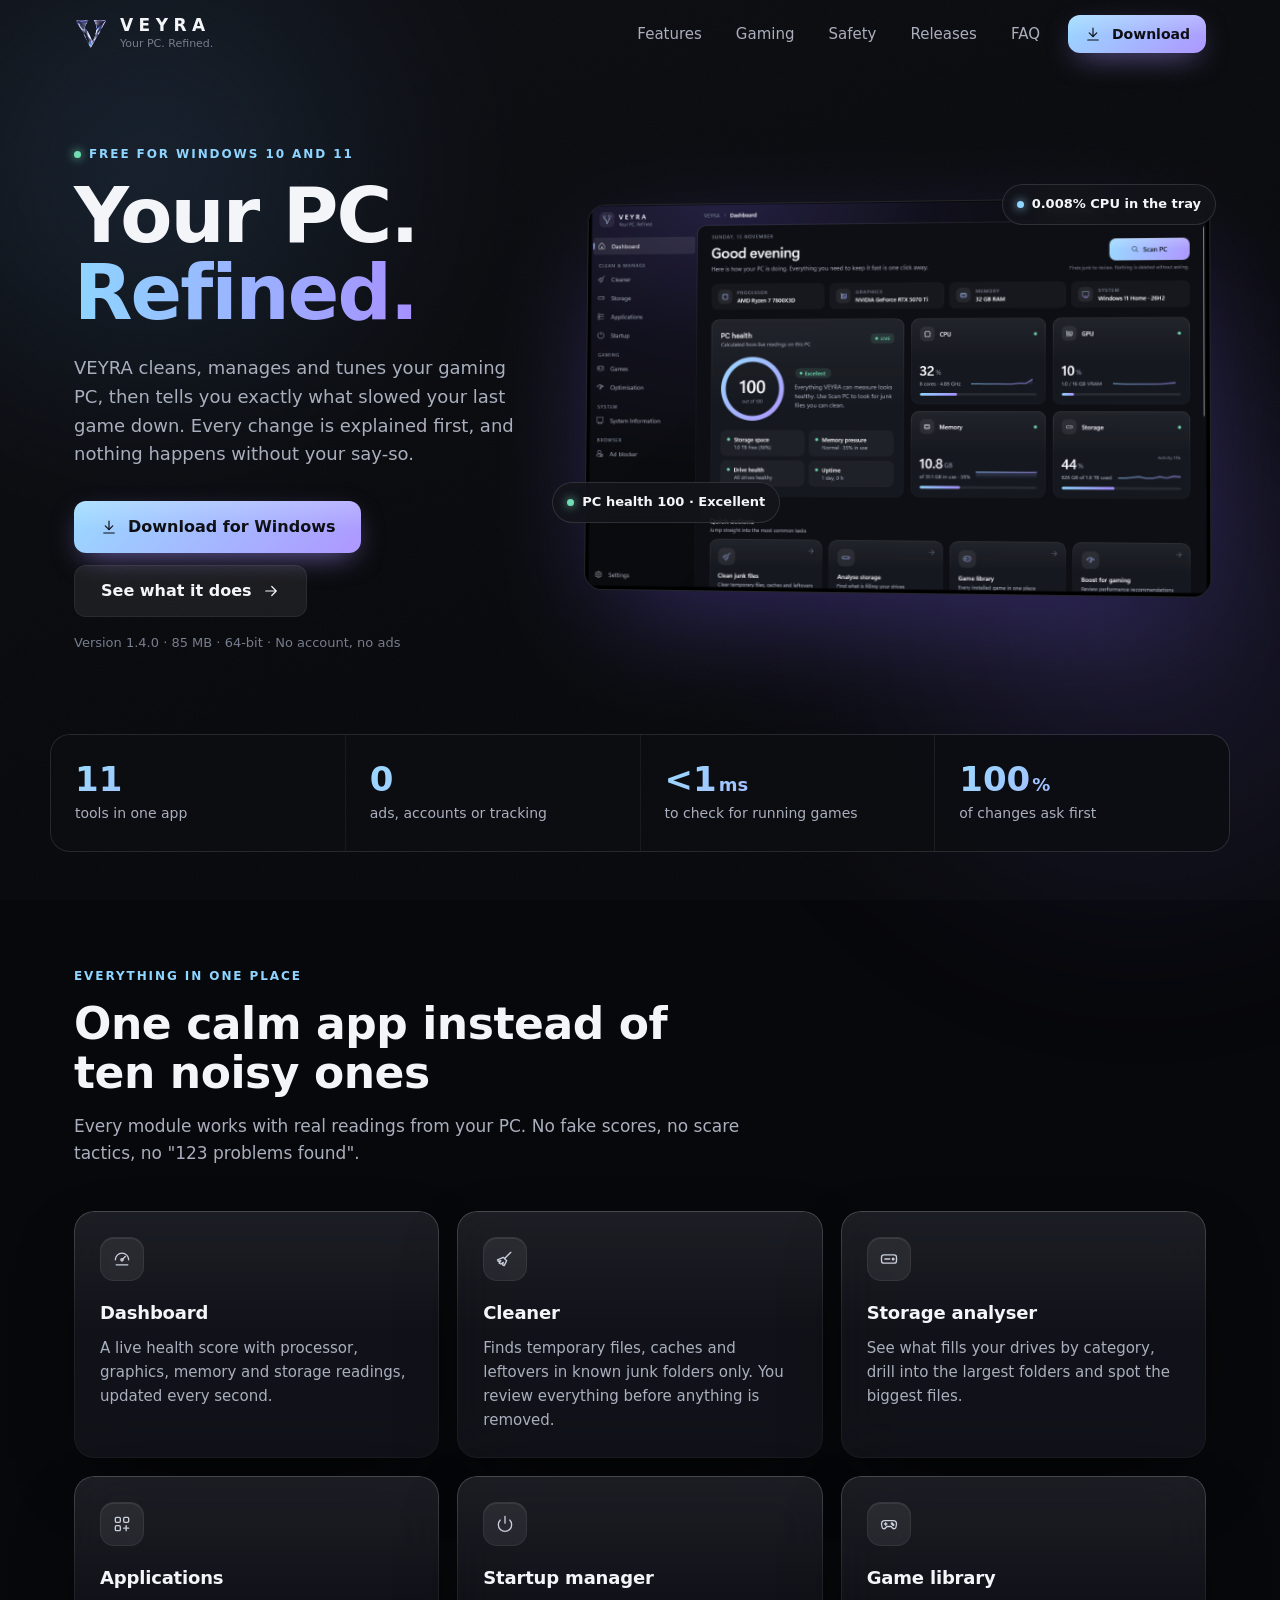
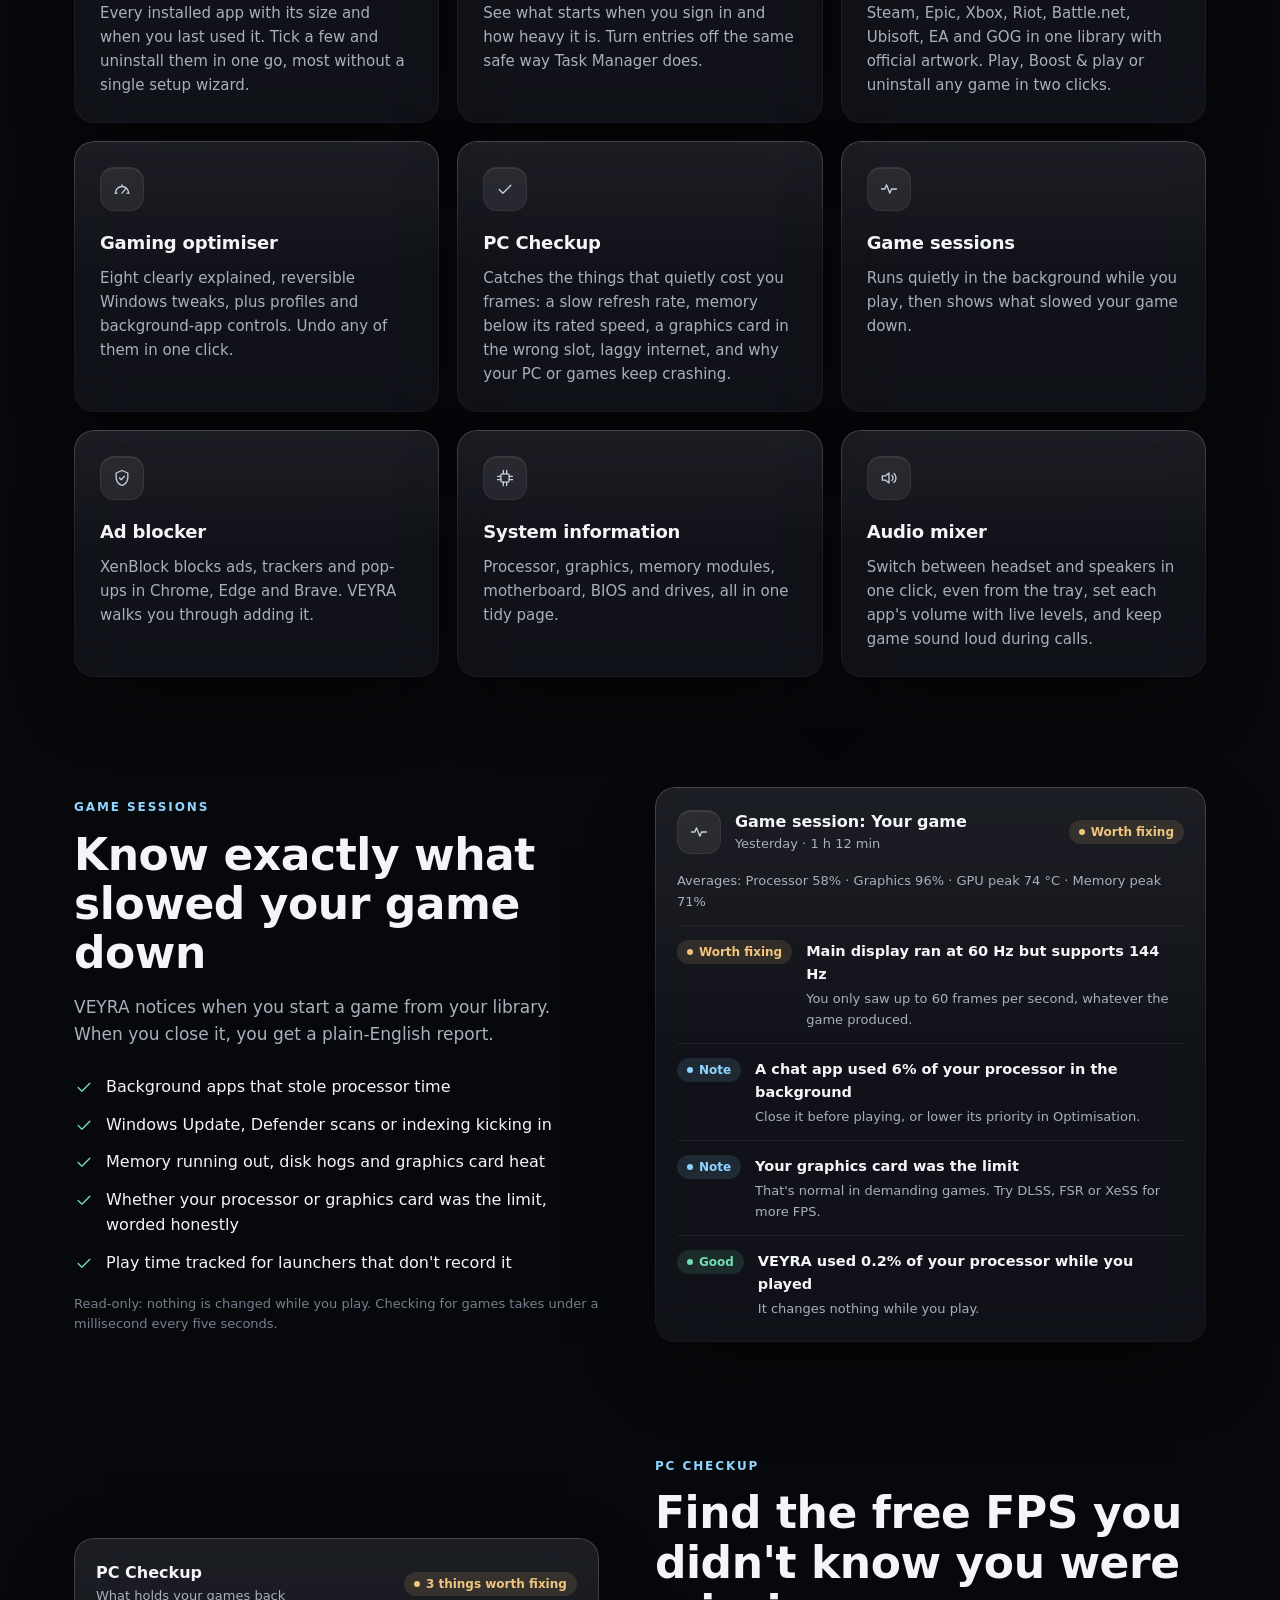
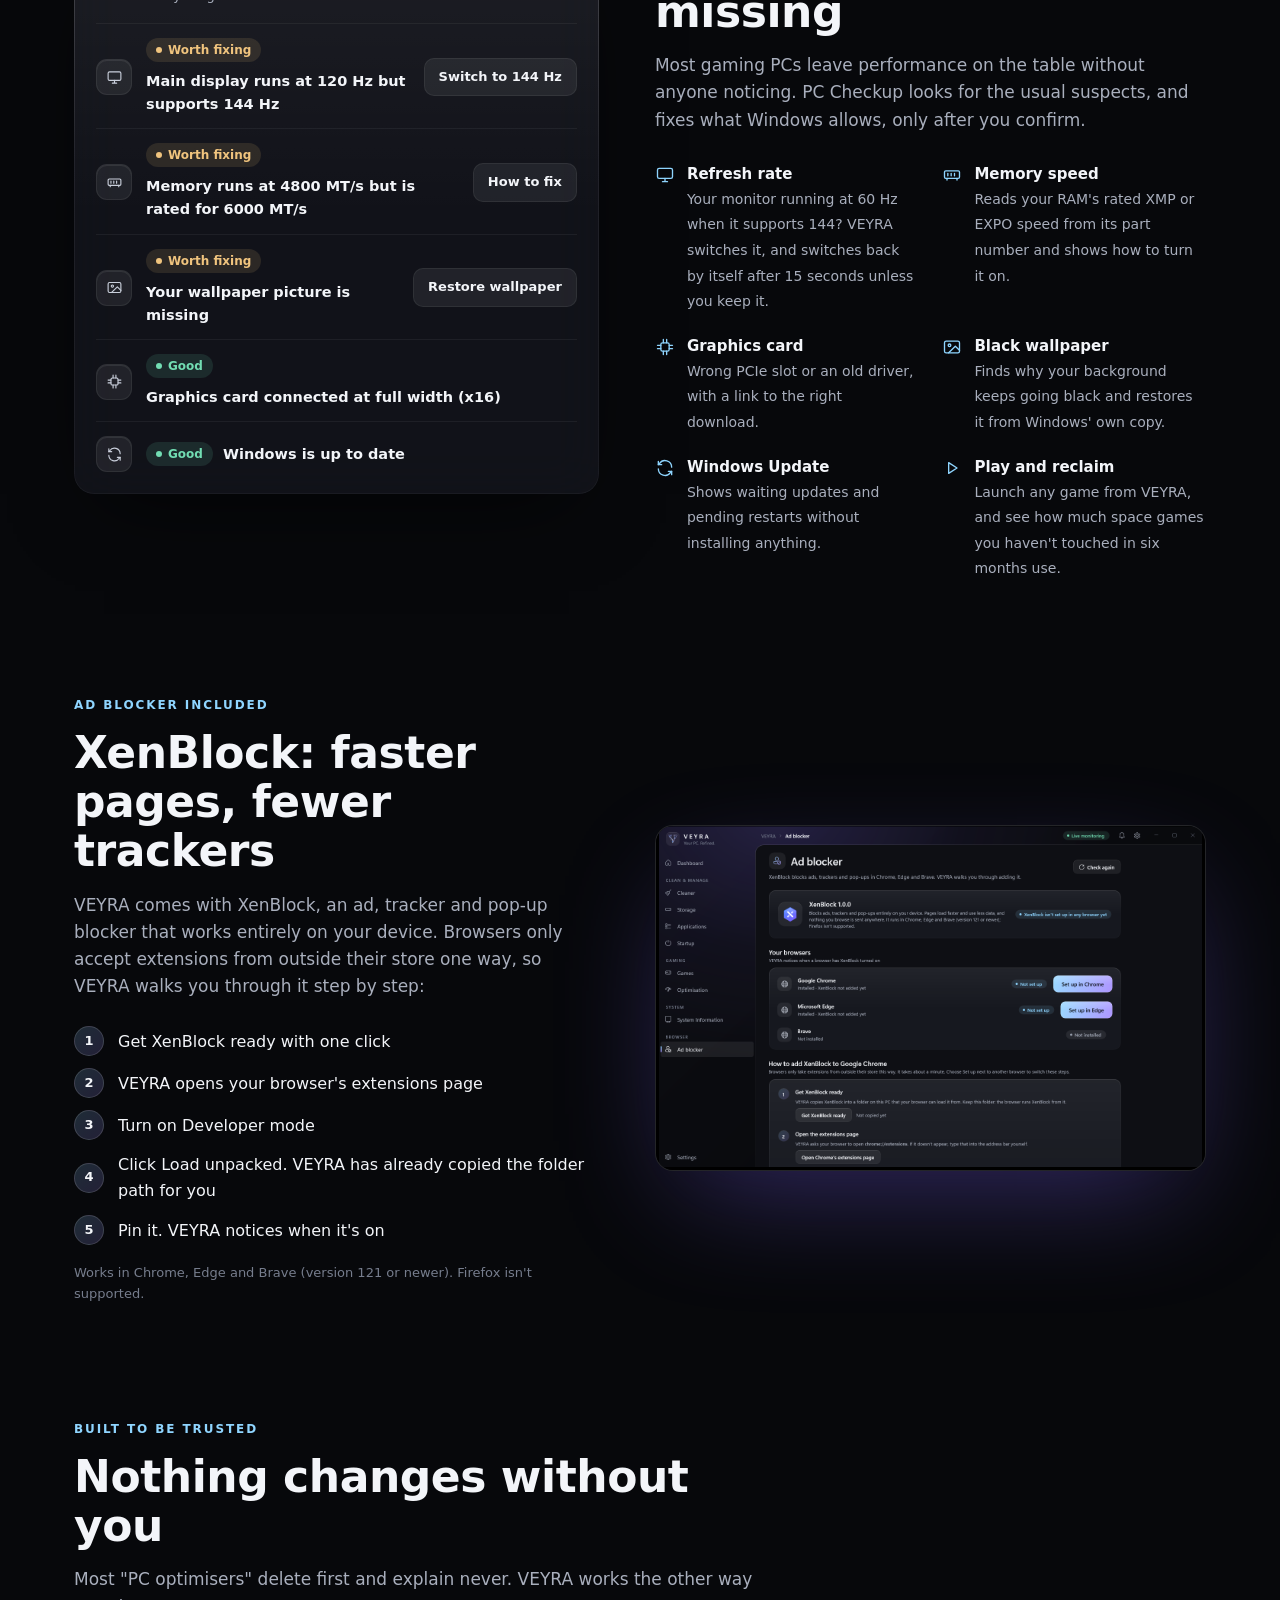
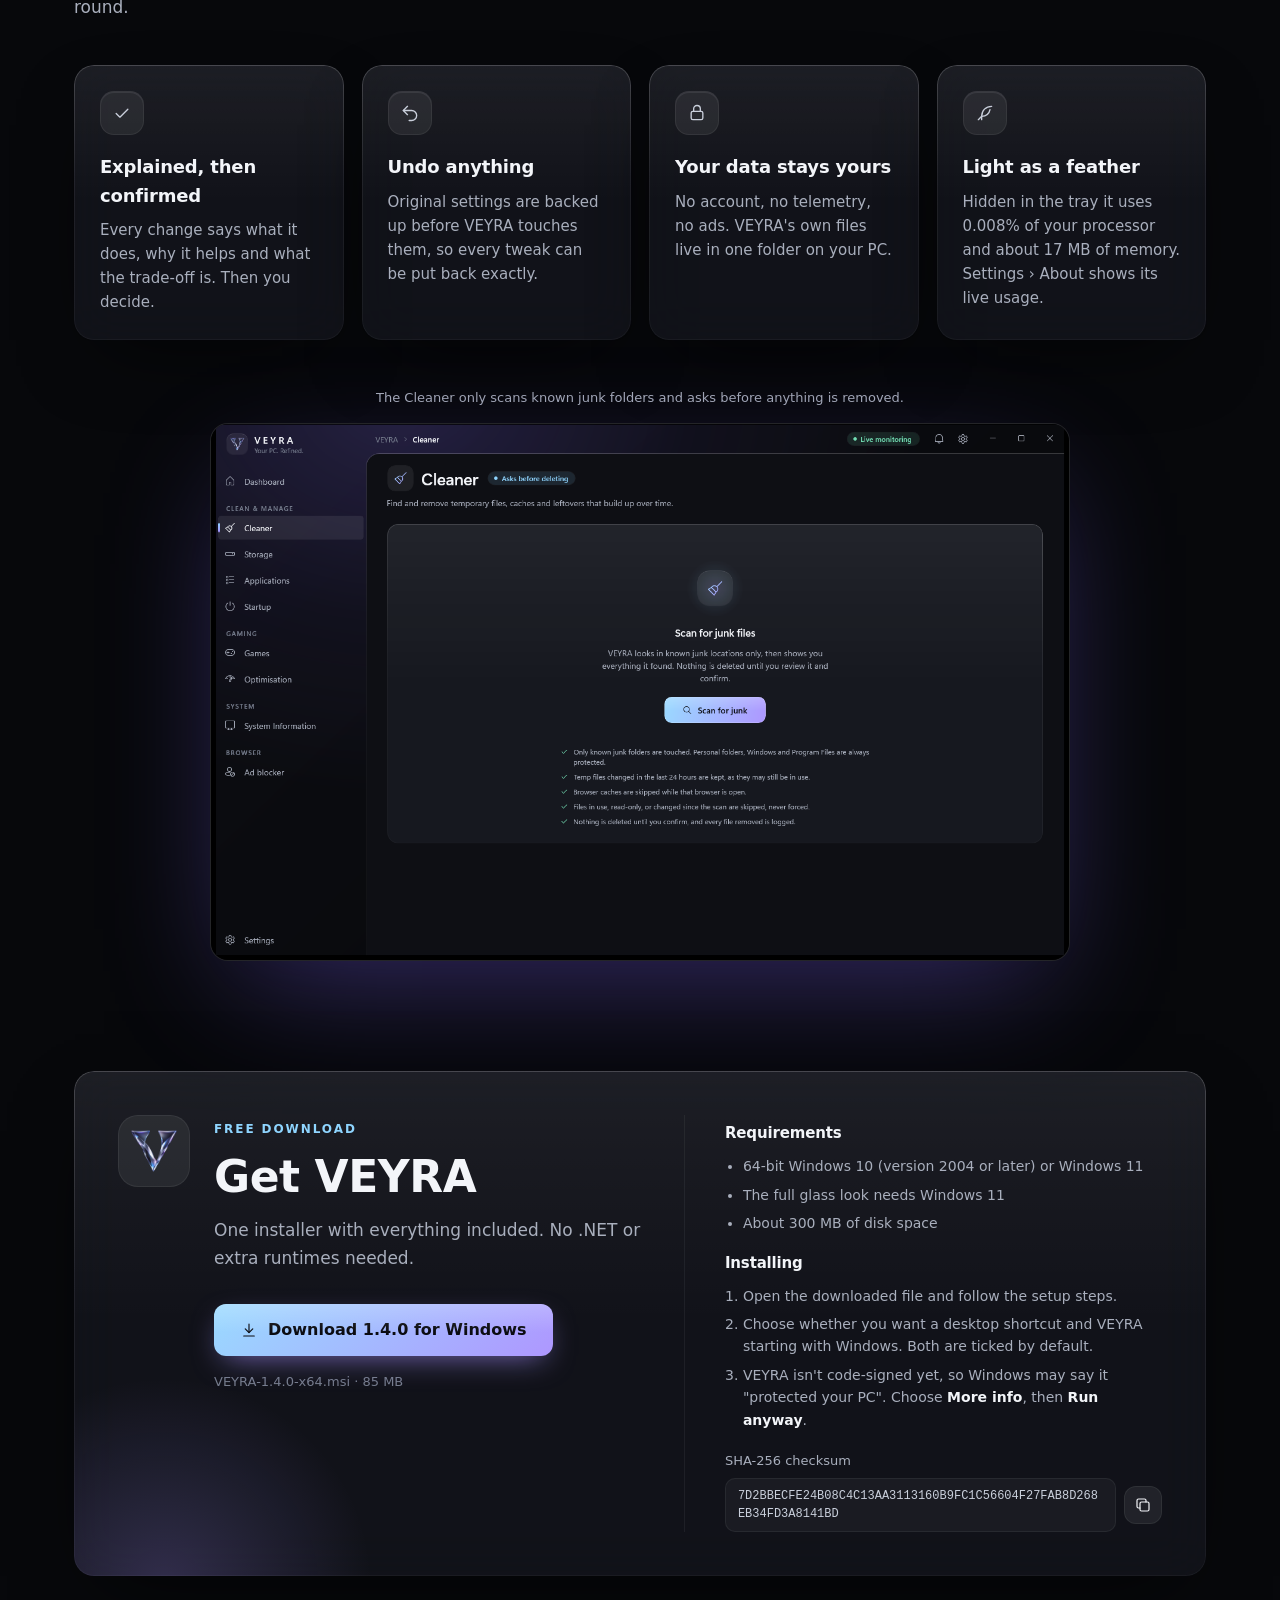
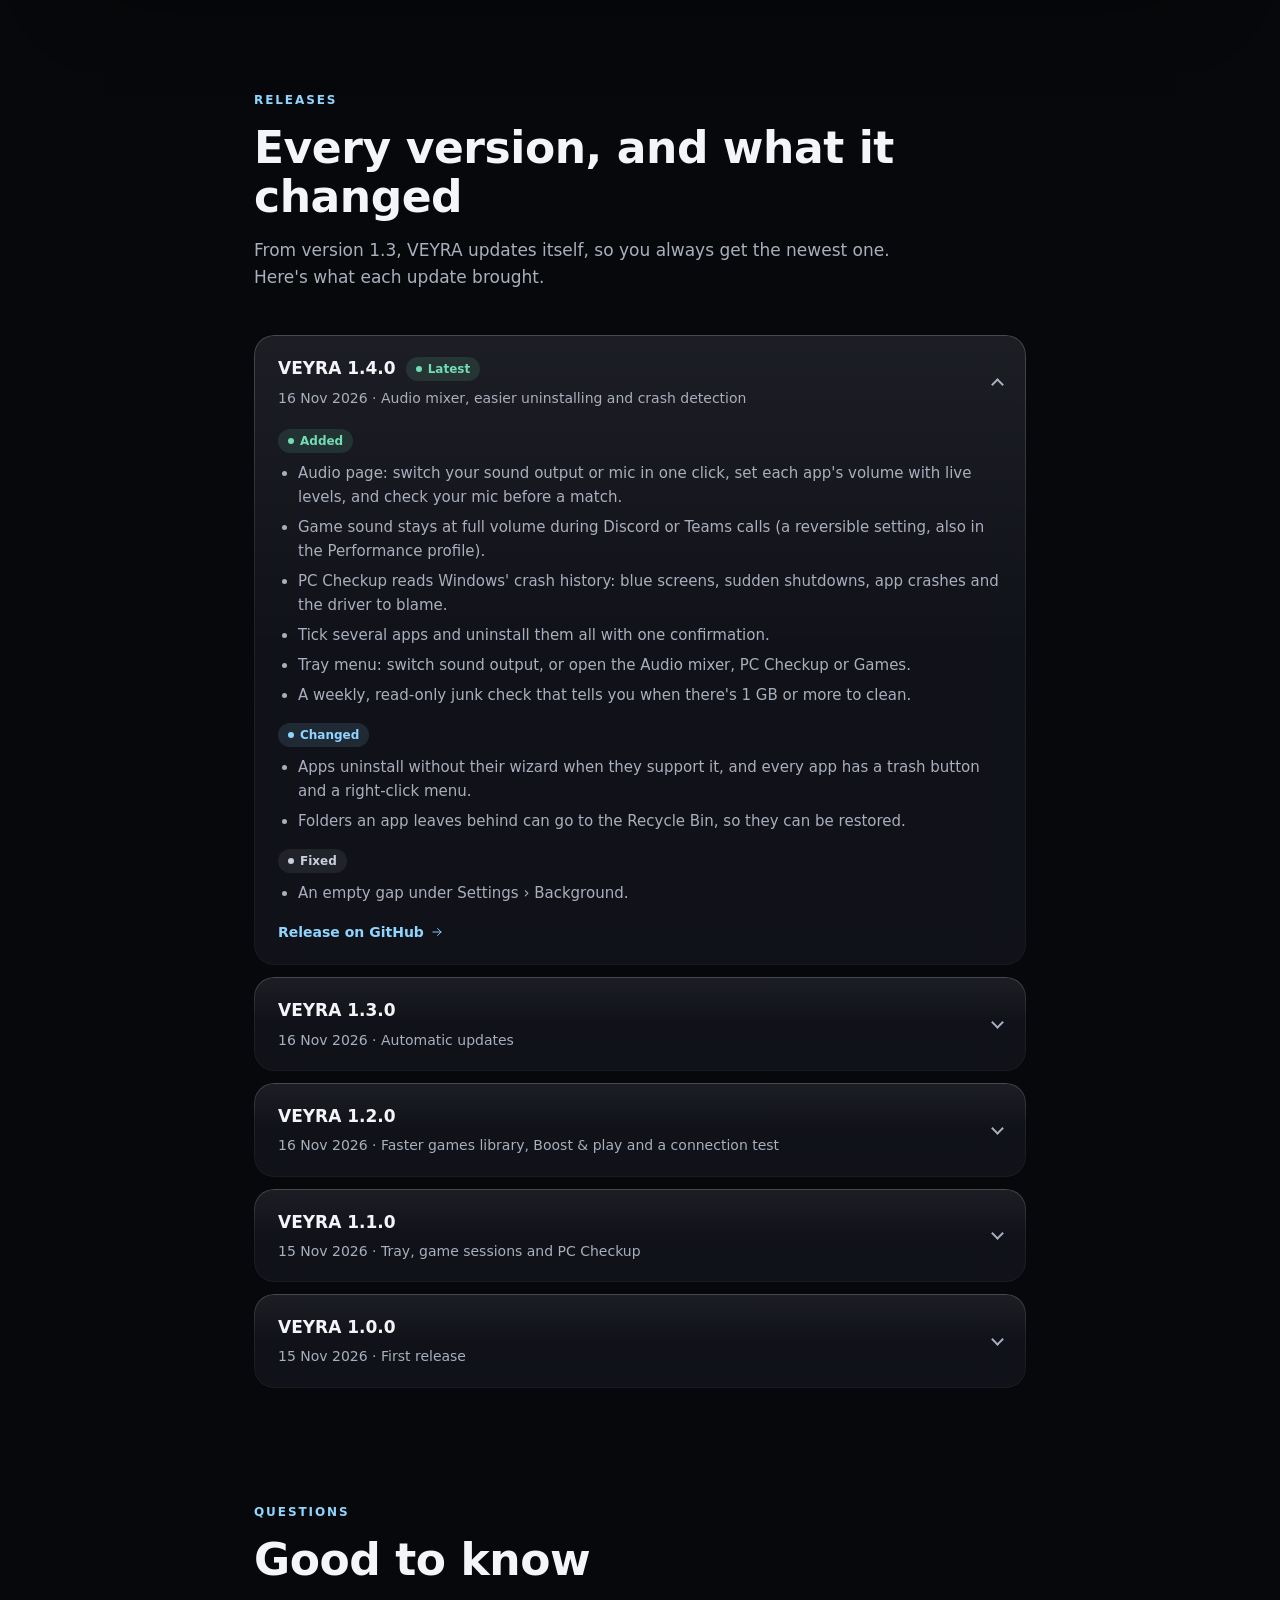
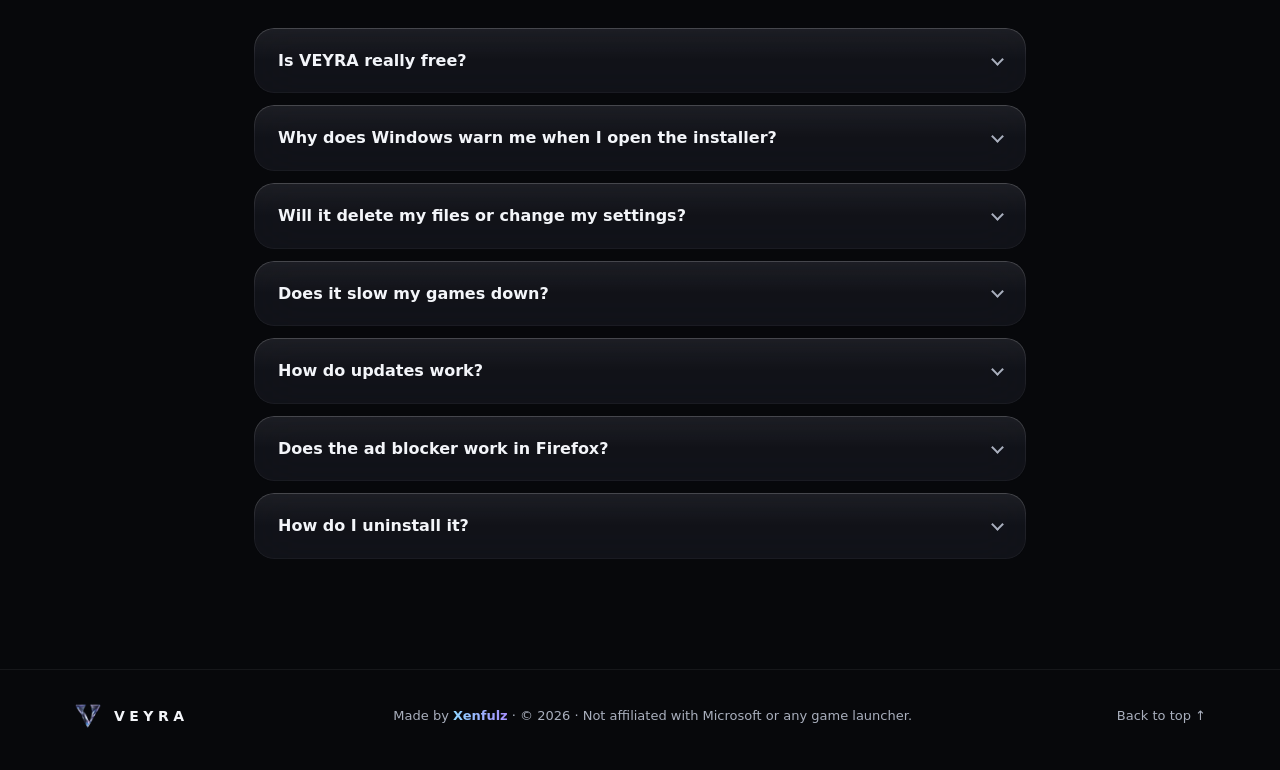
==== commit 3769c90e: "VEYRA 1.4.0: release link, checksum, new features and a Releases section Co-Authored-By: Claude Opus" ====
--- a/index.html
+++ b/index.html
@@ -30,6 +30,7 @@
       <symbol id="i-chip" viewBox="0 0 24 24"><rect x="7" y="7" width="10" height="10" rx="2"/><path d="M10 3v4M14 3v4M10 17v4M14 17v4M3 10h4M3 14h4M17 10h4M17 14h4"/></symbol>
       <symbol id="i-display" viewBox="0 0 24 24"><rect x="3" y="4" width="18" height="12" rx="2"/><path d="M9 20h6M12 16v4"/></symbol>
       <symbol id="i-play" viewBox="0 0 24 24"><path d="M8 5.5v13l10-6.5z"/></symbol>
+      <symbol id="i-sound" viewBox="0 0 24 24"><path d="M4 9.5h3.5L12 6v12l-4.5-3.5H4z"/><path d="M15.5 9a4 4 0 0 1 0 6"/><path d="M18 6.5a7.5 7.5 0 0 1 0 11"/></symbol>
       <symbol id="i-tray" viewBox="0 0 24 24"><path d="M4 14l2.5-8h11L20 14v4a2 2 0 0 1-2 2H6a2 2 0 0 1-2-2z"/><path d="M4 14h4l1.5 2.5h5L16 14h4"/></symbol>
       <symbol id="i-image" viewBox="0 0 24 24"><rect x="3" y="5" width="18" height="14" rx="2"/><circle cx="9" cy="10" r="1.6"/><path d="M21 16l-5-5-8 8"/></symbol>
       <symbol id="i-update" viewBox="0 0 24 24"><path d="M20 11a8 8 0 0 0-14.7-4.3L4 8"/><path d="M4 4v4h4"/><path d="M4 13a8 8 0 0 0 14.7 4.3L20 16"/><path d="M20 20v-4h-4"/></symbol>
@@ -61,6 +62,7 @@
         <a href="#features">Features</a>
         <a href="#gaming">Gaming</a>
         <a href="#safety">Safety</a>
+        <a href="#releases">Releases</a>
         <a href="#faq">FAQ</a>
         <a class="btn btn-primary btn-small" href="#download"><svg class="icon"><use href="#i-download"/></svg>Download</a>
       </nav>
@@ -76,12 +78,12 @@
           <h1>Your PC.<br><span class="gradient-text">Refined.</span></h1>
           <p class="lead">VEYRA cleans, manages and tunes your gaming PC, then tells you exactly what slowed your last game down. Every change is explained first, and nothing happens without your say-so.</p>
           <div class="hero-actions">
-            <a class="btn btn-primary btn-large" href="https://github.com/Xenfulzz/XenfulzDownload/releases/download/v1.3.0/VEYRA-1.3.0-x64.msi" data-download>
+            <a class="btn btn-primary btn-large" href="https://github.com/Xenfulzz/XenfulzDownload/releases/download/v1.4.0/VEYRA-1.4.0-x64.msi" data-download>
               <svg class="icon"><use href="#i-download"/></svg>Download for Windows
             </a>
             <a class="btn btn-glass btn-large" href="#features">See what it does<svg class="icon"><use href="#i-arrow"/></svg></a>
           </div>
-          <p class="hero-meta"><span data-version>Version 1.3.0</span> · <span data-size>85 MB</span> · 64-bit · No account, no ads</p>
+          <p class="hero-meta"><span data-version>Version 1.4.0</span> · <span data-size>85 MB</span> · 64-bit · No account, no ads</p>
         </div>
         <div class="hero-shot reveal">
           <div class="shot-frame">
@@ -113,15 +115,15 @@
           <article class="card feature reveal"><span class="icon-tile"><svg class="icon"><use href="#i-dashboard"/></svg></span><h3>Dashboard</h3><p>A live health score with processor, graphics, memory and storage readings, updated every second.</p></article>
           <article class="card feature reveal"><span class="icon-tile"><svg class="icon"><use href="#i-broom"/></svg></span><h3>Cleaner</h3><p>Finds temporary files, caches and leftovers in known junk folders only. You review everything before anything is removed.</p></article>
           <article class="card feature reveal"><span class="icon-tile"><svg class="icon"><use href="#i-storage"/></svg></span><h3>Storage analyser</h3><p>See what fills your drives by category, drill into the largest folders and spot the biggest files.</p></article>
-          <article class="card feature reveal"><span class="icon-tile"><svg class="icon"><use href="#i-apps"/></svg></span><h3>Applications</h3><p>Every installed app with its real size and publisher. Uninstalls run the app's own uninstaller, and leftovers are pointed out.</p></article>
+          <article class="card feature reveal"><span class="icon-tile"><svg class="icon"><use href="#i-apps"/></svg></span><h3>Applications</h3><p>Every installed app with its size and when you last used it. Tick a few and uninstall them in one go, most without a single setup wizard.</p></article>
           <article class="card feature reveal"><span class="icon-tile"><svg class="icon"><use href="#i-power"/></svg></span><h3>Startup manager</h3><p>See what starts when you sign in and how heavy it is. Turn entries off the same safe way Task Manager does.</p></article>
           <article class="card feature reveal"><span class="icon-tile"><svg class="icon"><use href="#i-games"/></svg></span><h3>Game library</h3><p>Steam, Epic, Xbox, Riot, Battle.net, Ubisoft, EA and GOG in one library with official artwork. Play, Boost &amp; play or uninstall any game in two clicks.</p></article>
-          <article class="card feature reveal"><span class="icon-tile"><svg class="icon"><use href="#i-gauge"/></svg></span><h3>Gaming optimiser</h3><p>Seven clearly explained, reversible Windows tweaks, plus profiles and background-app controls. Undo any of them in one click.</p></article>
-          <article class="card feature reveal"><span class="icon-tile"><svg class="icon"><use href="#i-check"/></svg></span><h3>PC Checkup</h3><p>Catches the things that quietly cost you frames: a slow refresh rate, memory below its rated speed, a graphics card in the wrong slot, laggy or lossy internet.</p></article>
+          <article class="card feature reveal"><span class="icon-tile"><svg class="icon"><use href="#i-gauge"/></svg></span><h3>Gaming optimiser</h3><p>Eight clearly explained, reversible Windows tweaks, plus profiles and background-app controls. Undo any of them in one click.</p></article>
+          <article class="card feature reveal"><span class="icon-tile"><svg class="icon"><use href="#i-check"/></svg></span><h3>PC Checkup</h3><p>Catches the things that quietly cost you frames: a slow refresh rate, memory below its rated speed, a graphics card in the wrong slot, laggy internet, and why your PC or games keep crashing.</p></article>
           <article class="card feature reveal"><span class="icon-tile"><svg class="icon"><use href="#i-pulse"/></svg></span><h3>Game sessions</h3><p>Runs quietly in the background while you play, then shows what slowed your game down.</p></article>
           <article class="card feature reveal"><span class="icon-tile"><svg class="icon"><use href="#i-shield"/></svg></span><h3>Ad blocker</h3><p>XenBlock blocks ads, trackers and pop-ups in Chrome, Edge and Brave. VEYRA walks you through adding it.</p></article>
           <article class="card feature reveal"><span class="icon-tile"><svg class="icon"><use href="#i-chip"/></svg></span><h3>System information</h3><p>Processor, graphics, memory modules, motherboard, BIOS and drives, all in one tidy page.</p></article>
-          <article class="card feature reveal"><span class="icon-tile"><svg class="icon"><use href="#i-tray"/></svg></span><h3>Quiet in the tray</h3><p>Starts with Windows if you want it to and waits in the system tray. Close the window and it keeps watching your game sessions.</p></article>
+          <article class="card feature reveal"><span class="icon-tile"><svg class="icon"><use href="#i-sound"/></svg></span><h3>Audio mixer</h3><p>Switch between headset and speakers in one click, even from the tray, set each app&#39;s volume with live levels, and keep game sound loud during calls.</p></article>
         </div>
       </div>
     </section>
@@ -239,11 +241,11 @@
               <h2>Get VEYRA</h2>
               <p class="section-lead">One installer with everything included. No .NET or extra runtimes needed.</p>
               <div class="hero-actions">
-                <a class="btn btn-primary btn-large" href="https://github.com/Xenfulzz/XenfulzDownload/releases/download/v1.3.0/VEYRA-1.3.0-x64.msi" data-download>
-                  <svg class="icon"><use href="#i-download"/></svg><span>Download <span data-version-short>1.3.0</span> for Windows</span>
+                <a class="btn btn-primary btn-large" href="https://github.com/Xenfulzz/XenfulzDownload/releases/download/v1.4.0/VEYRA-1.4.0-x64.msi" data-download>
+                  <svg class="icon"><use href="#i-download"/></svg><span>Download <span data-version-short>1.4.0</span> for Windows</span>
                 </a>
               </div>
-              <p class="hero-meta"><span data-file>VEYRA-1.3.0-x64.msi</span> · <span data-size>85 MB</span></p>
+              <p class="hero-meta"><span data-file>VEYRA-1.4.0-x64.msi</span> · <span data-size>85 MB</span></p>
             </div>
           </div>
           <div class="download-side">
@@ -261,10 +263,104 @@
             </ol>
             <div class="hash">
               <span class="muted small">SHA-256 checksum</span>
-              <div class="hash-row"><code data-sha>9F29CAD3B35AC4CD730B0A65F8231CCDBD83CFF80D81BE473107620CF68D3023</code>
+              <div class="hash-row"><code data-sha>7D2BBECFE24B08C4C13AA3113160B9FC1C56604F27FAB8D268EB34FD3A8141BD</code>
                 <button class="btn btn-glass btn-icon" type="button" data-copy-sha aria-label="Copy checksum"><svg class="icon"><use href="#i-copy"/></svg></button></div>
             </div>
           </div>
+        </div>
+      </div>
+    </section>
+
+    <!-- Releases: every version and what it added, changed and fixed (same notes as Settings › Version history in the app) -->
+    <section class="section" id="releases">
+      <div class="container narrow">
+        <div class="section-head reveal">
+          <p class="overline">Releases</p>
+          <h2>Every version, and what it changed</h2>
+          <p class="section-lead">From version 1.3, VEYRA updates itself, so you always get the newest one. Here's what each update brought.</p>
+        </div>
+        <div class="releases reveal">
+          <details class="card release" open>
+            <summary><span class="release-title"><strong>VEYRA 1.4.0</strong><span class="pill pill-good">Latest</span></span><span class="release-sub">16 Nov 2026 · Audio mixer, easier uninstalling and crash detection</span></summary>
+            <div class="release-body">
+              <div class="change"><span class="pill pill-good">Added</span><ul>
+                <li>Audio page: switch your sound output or mic in one click, set each app's volume with live levels, and check your mic before a match.</li>
+                <li>Game sound stays at full volume during Discord or Teams calls (a reversible setting, also in the Performance profile).</li>
+                <li>PC Checkup reads Windows' crash history: blue screens, sudden shutdowns, app crashes and the driver to blame.</li>
+                <li>Tick several apps and uninstall them all with one confirmation.</li>
+                <li>Tray menu: switch sound output, or open the Audio mixer, PC Checkup or Games.</li>
+                <li>A weekly, read-only junk check that tells you when there's 1 GB or more to clean.</li>
+              </ul></div>
+              <div class="change"><span class="pill pill-info">Changed</span><ul>
+                <li>Apps uninstall without their wizard when they support it, and every app has a trash button and a right-click menu.</li>
+                <li>Folders an app leaves behind can go to the Recycle Bin, so they can be restored.</li>
+              </ul></div>
+              <div class="change"><span class="pill pill-neutral">Fixed</span><ul>
+                <li>An empty gap under Settings › Background.</li>
+              </ul></div>
+              <a class="release-link" href="https://github.com/Xenfulzz/XenfulzDownload/releases/tag/v1.4.0">Release on GitHub<svg class="icon"><use href="#i-arrow"/></svg></a>
+            </div>
+          </details>
+          <details class="card release">
+            <summary><span class="release-title"><strong>VEYRA 1.3.0</strong></span><span class="release-sub">16 Nov 2026 · Automatic updates</span></summary>
+            <div class="release-body">
+              <div class="change"><span class="pill pill-good">Added</span><ul>
+                <li>VEYRA checks GitHub for a new version a minute after it starts, then every 12 hours.</li>
+                <li>Download and install from Settings › Updates. Each download is checked against its published SHA-256 before it runs.</li>
+                <li>A switch to turn automatic checks off.</li>
+              </ul></div>
+              <a class="release-link" href="https://github.com/Xenfulzz/XenfulzDownload/releases/tag/v1.3.0">Release on GitHub<svg class="icon"><use href="#i-arrow"/></svg></a>
+            </div>
+          </details>
+          <details class="card release">
+            <summary><span class="release-title"><strong>VEYRA 1.2.0</strong></span><span class="release-sub">16 Nov 2026 · Faster games library, Boost &amp; play and a connection test</span></summary>
+            <div class="release-body">
+              <div class="change"><span class="pill pill-good">Added</span><ul>
+                <li>Play and ⋯ buttons on every game, plus a right-click menu.</li>
+                <li>Uninstall games: through Steam, the game's own uninstaller, or step-by-step help for Epic and Xbox.</li>
+                <li>Boost &amp; play closes heavy apps before a game, after showing you the list.</li>
+                <li>A "Not used lately" filter for apps, based on when you really last opened them.</li>
+                <li>Connection test in PC Checkup: ping, jitter, packet loss, and Wi-Fi or cable.</li>
+              </ul></div>
+              <div class="change"><span class="pill pill-info">Changed</span><ul>
+                <li>Game details open in a side drawer, so you never scroll back up.</li>
+              </ul></div>
+              <div class="change"><span class="pill pill-neutral">Fixed</span><ul>
+                <li>Pages slid off the right edge in a maximised or very wide window.</li>
+              </ul></div>
+              <a class="release-link" href="https://github.com/Xenfulzz/XenfulzDownload/releases/tag/v1.2.0">Release on GitHub<svg class="icon"><use href="#i-arrow"/></svg></a>
+            </div>
+          </details>
+          <details class="card release">
+            <summary><span class="release-title"><strong>VEYRA 1.1.0</strong></span><span class="release-sub">15 Nov 2026 · Tray, game sessions and PC Checkup</span></summary>
+            <div class="release-body">
+              <div class="change"><span class="pill pill-good">Added</span><ul>
+                <li>Runs in the system tray, can start with Windows, and keeps running when you close the window.</li>
+                <li>A Play button for every game, through its own launcher.</li>
+                <li>Game session reports: after you play, what slowed your game down.</li>
+                <li>PC Checkup: refresh rate, memory speed (XMP/EXPO), graphics card slot and driver, black wallpaper and Windows Update.</li>
+                <li>XenBlock ad blocker, with guided setup for Chrome, Edge and Brave.</li>
+                <li>A "Not played lately" filter for games.</li>
+              </ul></div>
+              <div class="change"><span class="pill pill-neutral">Fixed</span><ul>
+                <li>A rare crash when accessibility tools read the window.</li>
+              </ul></div>
+              <a class="release-link" href="https://github.com/Xenfulzz/XenfulzDownload/releases/tag/v1.1.0">Release on GitHub<svg class="icon"><use href="#i-arrow"/></svg></a>
+            </div>
+          </details>
+          <details class="card release">
+            <summary><span class="release-title"><strong>VEYRA 1.0.0</strong></span><span class="release-sub">15 Nov 2026 · First release</span></summary>
+            <div class="release-body">
+              <div class="change"><span class="pill pill-good">Added</span><ul>
+                <li>Dashboard with live processor, graphics, memory and storage.</li>
+                <li>Cleaner that shows everything it found before anything is deleted.</li>
+                <li>Storage analyser.</li>
+                <li>One game library for Steam, Epic, Xbox, Riot, Battle.net, Ubisoft, EA and GOG, with official artwork.</li>
+                <li>Application and startup managers.</li>
+                <li>Seven reversible gaming settings with one-click profiles and Undo.</li>
+              </ul></div>
+            </div>
+          </details>
         </div>
       </div>
     </section>
--- a/style.css
+++ b/style.css
@@ -289,6 +289,23 @@
 .faq summary::after { content: ""; position: absolute; right: 24px; top: 50%; width: 9px; height: 9px; margin-top: -6px; border-right: 2px solid var(--text-2); border-bottom: 2px solid var(--text-2); transform: rotate(45deg); transition: transform .2s; }
 .faq details[open] summary::after { transform: rotate(-135deg); margin-top: -2px; }
 .faq details p { padding: 0 24px 22px; color: var(--text-2); font-size: 15px; }
+
+/* Releases */
+.pill-neutral { color: var(--silver); background: var(--inset-strong); }
+.releases { display: grid; gap: 12px; }
+.release { padding: 0; box-shadow: none; }
+.release summary { list-style: none; cursor: pointer; padding: 20px 56px 20px 24px; position: relative; display: grid; gap: 4px; }
+.release summary::-webkit-details-marker { display: none; }
+.release summary::after { content: ""; position: absolute; right: 24px; top: 50%; width: 9px; height: 9px; margin-top: -6px; border-right: 2px solid var(--text-2); border-bottom: 2px solid var(--text-2); transform: rotate(45deg); transition: transform .2s; }
+.release[open] summary::after { transform: rotate(-135deg); margin-top: -2px; }
+.release-title { display: flex; align-items: center; flex-wrap: wrap; gap: 10px; font-size: 17px; }
+.release-sub { color: var(--text-2); font-size: 14px; }
+.release-body { padding: 0 24px 22px; display: grid; gap: 16px; }
+.change { display: grid; gap: 8px; justify-items: start; }
+.change ul { margin: 0; padding-left: 20px; color: var(--text-2); font-size: 15px; display: grid; gap: 6px; }
+.release-link { display: inline-flex; align-items: center; gap: 6px; color: var(--ice); font-size: 14px; font-weight: 600; text-decoration: none; justify-self: start; }
+.release-link:hover { text-decoration: underline; }
+.release-link .icon { width: 14px; height: 14px; }
 
 /* Footer */
 .footer { border-top: 1px solid var(--hairline); padding: 32px 0 40px; }
